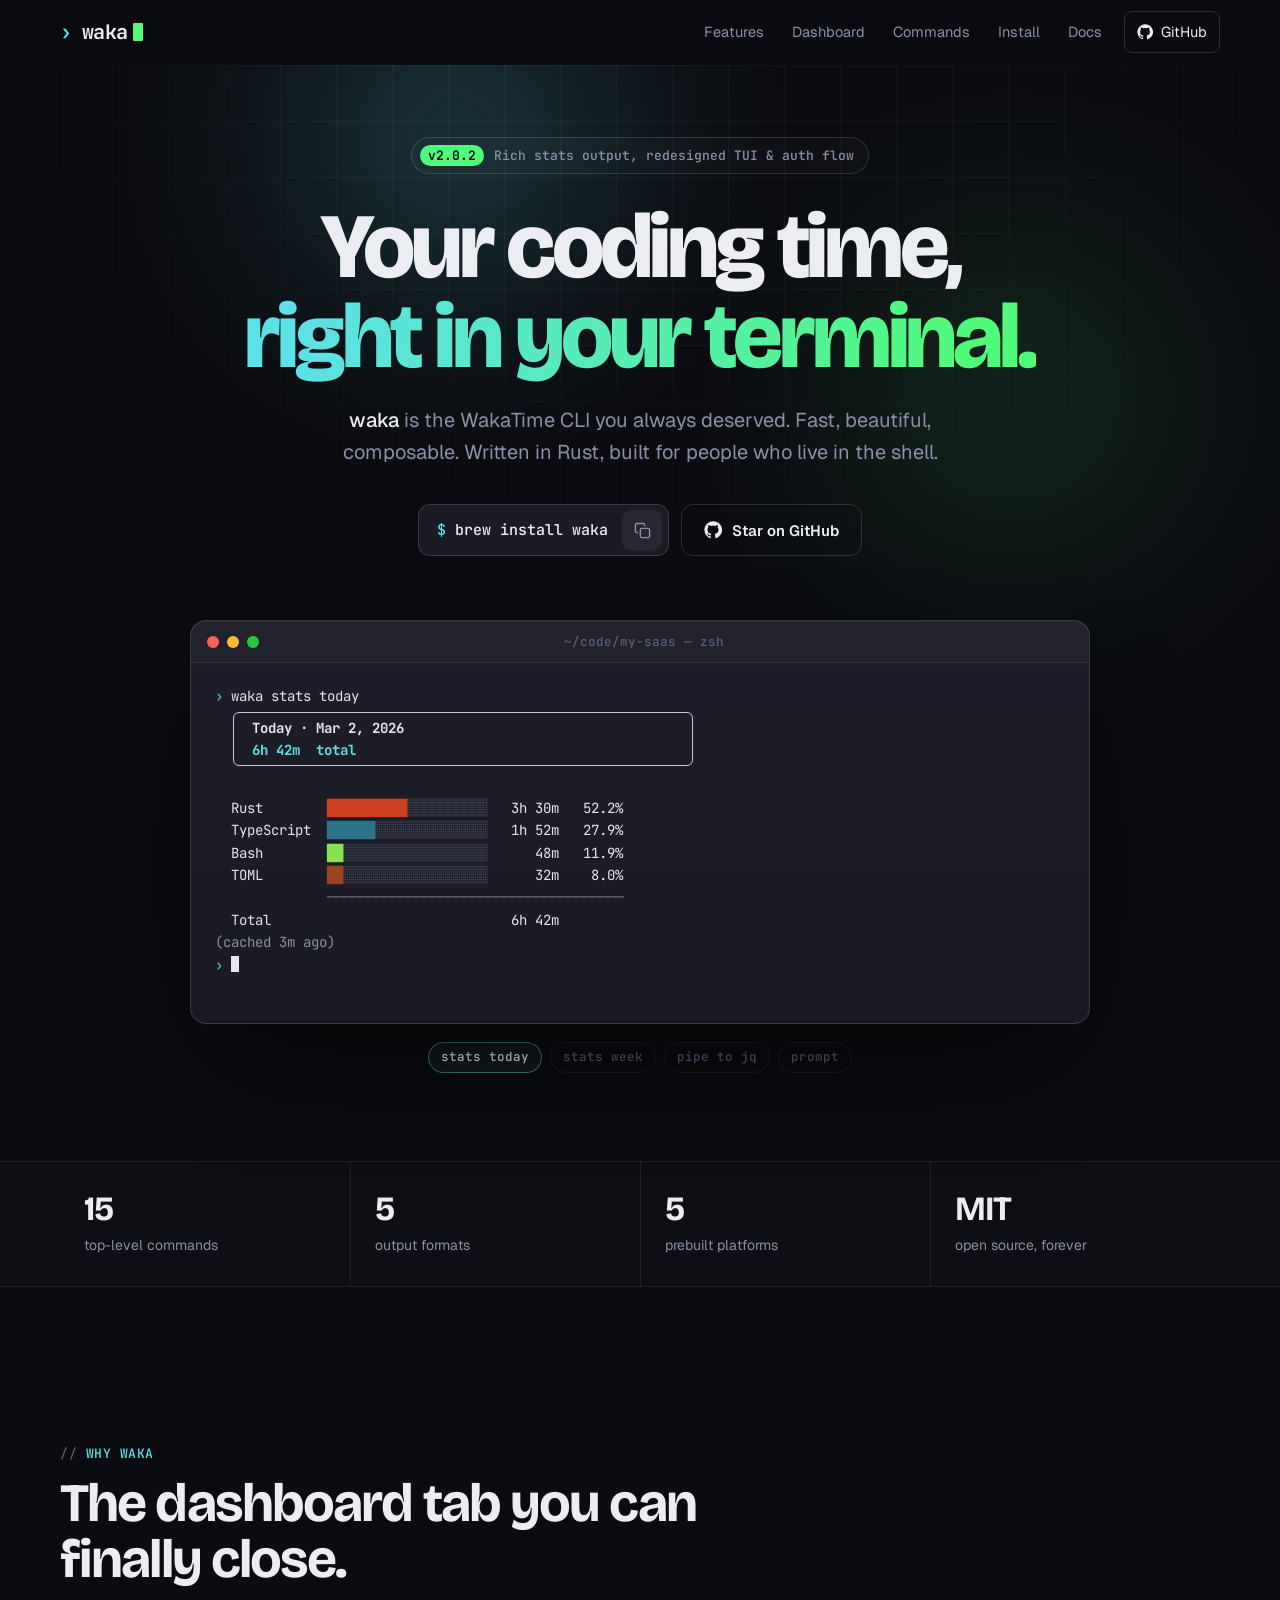
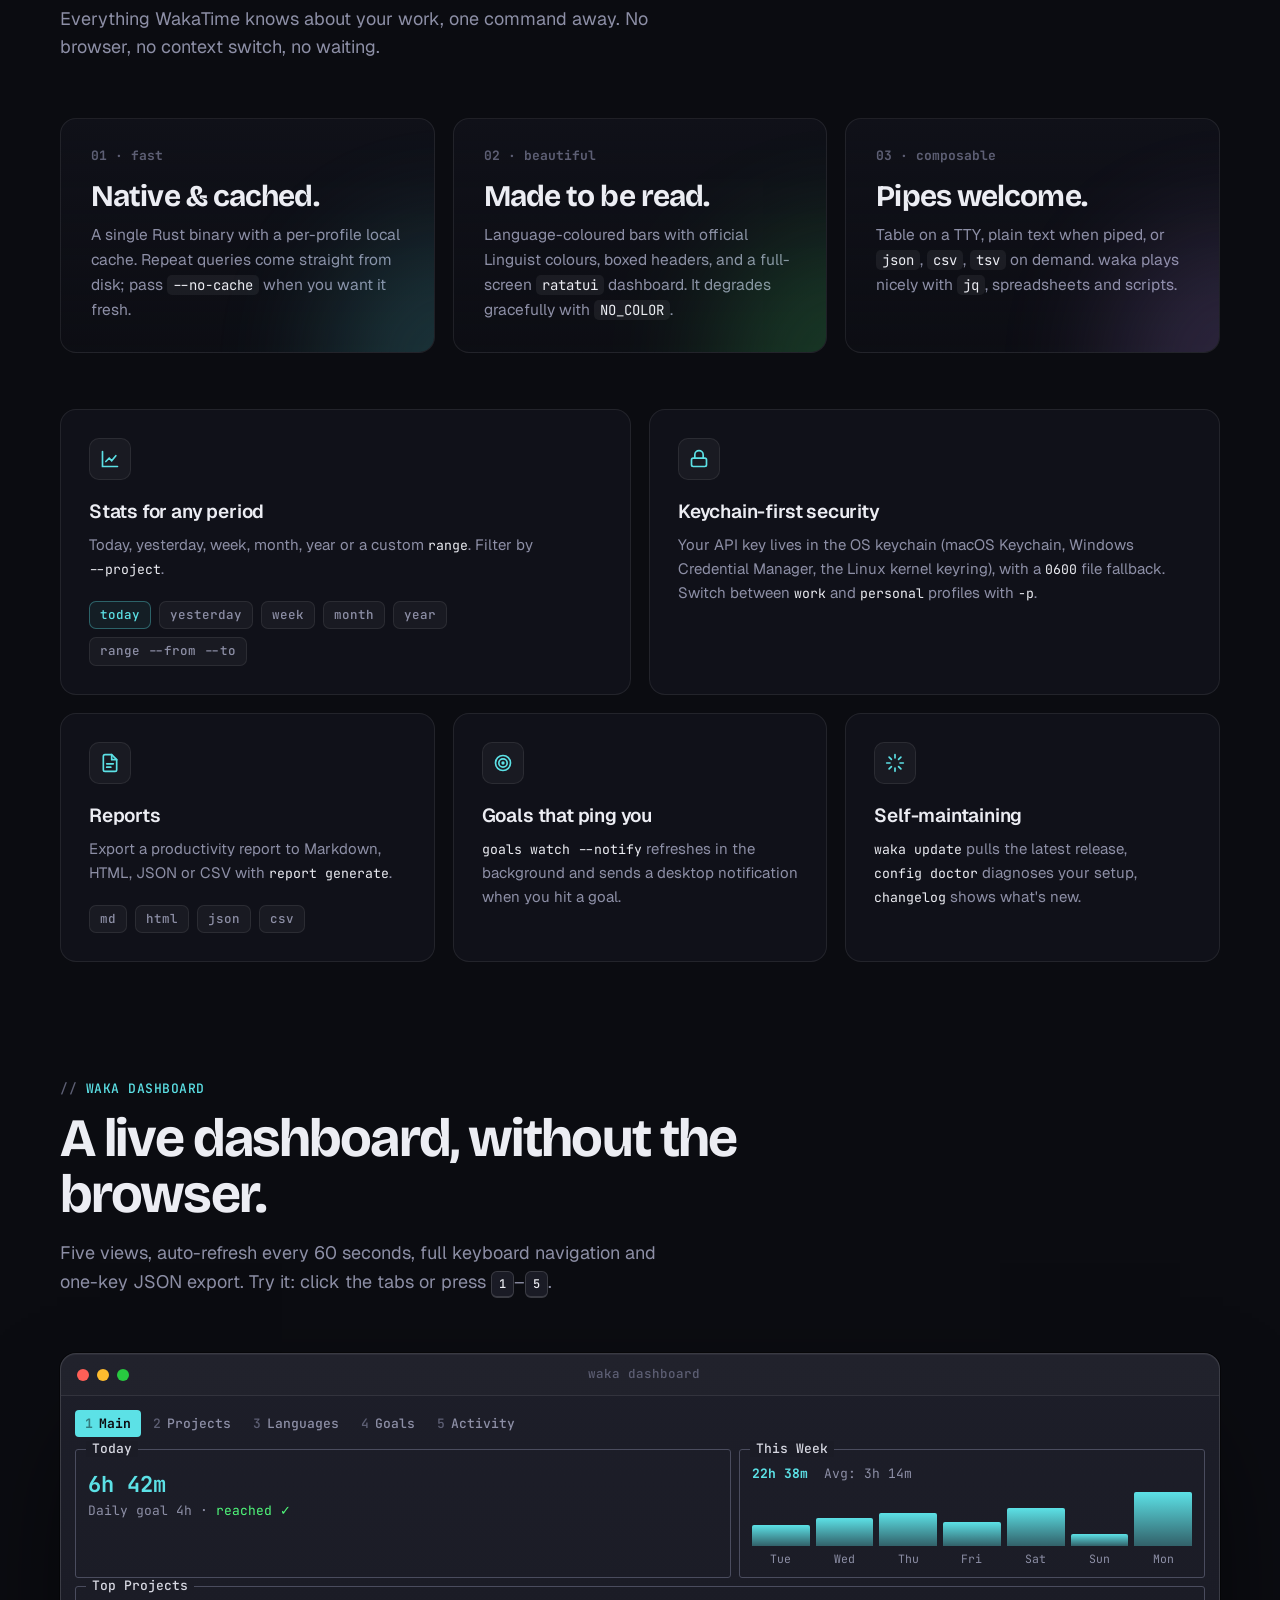
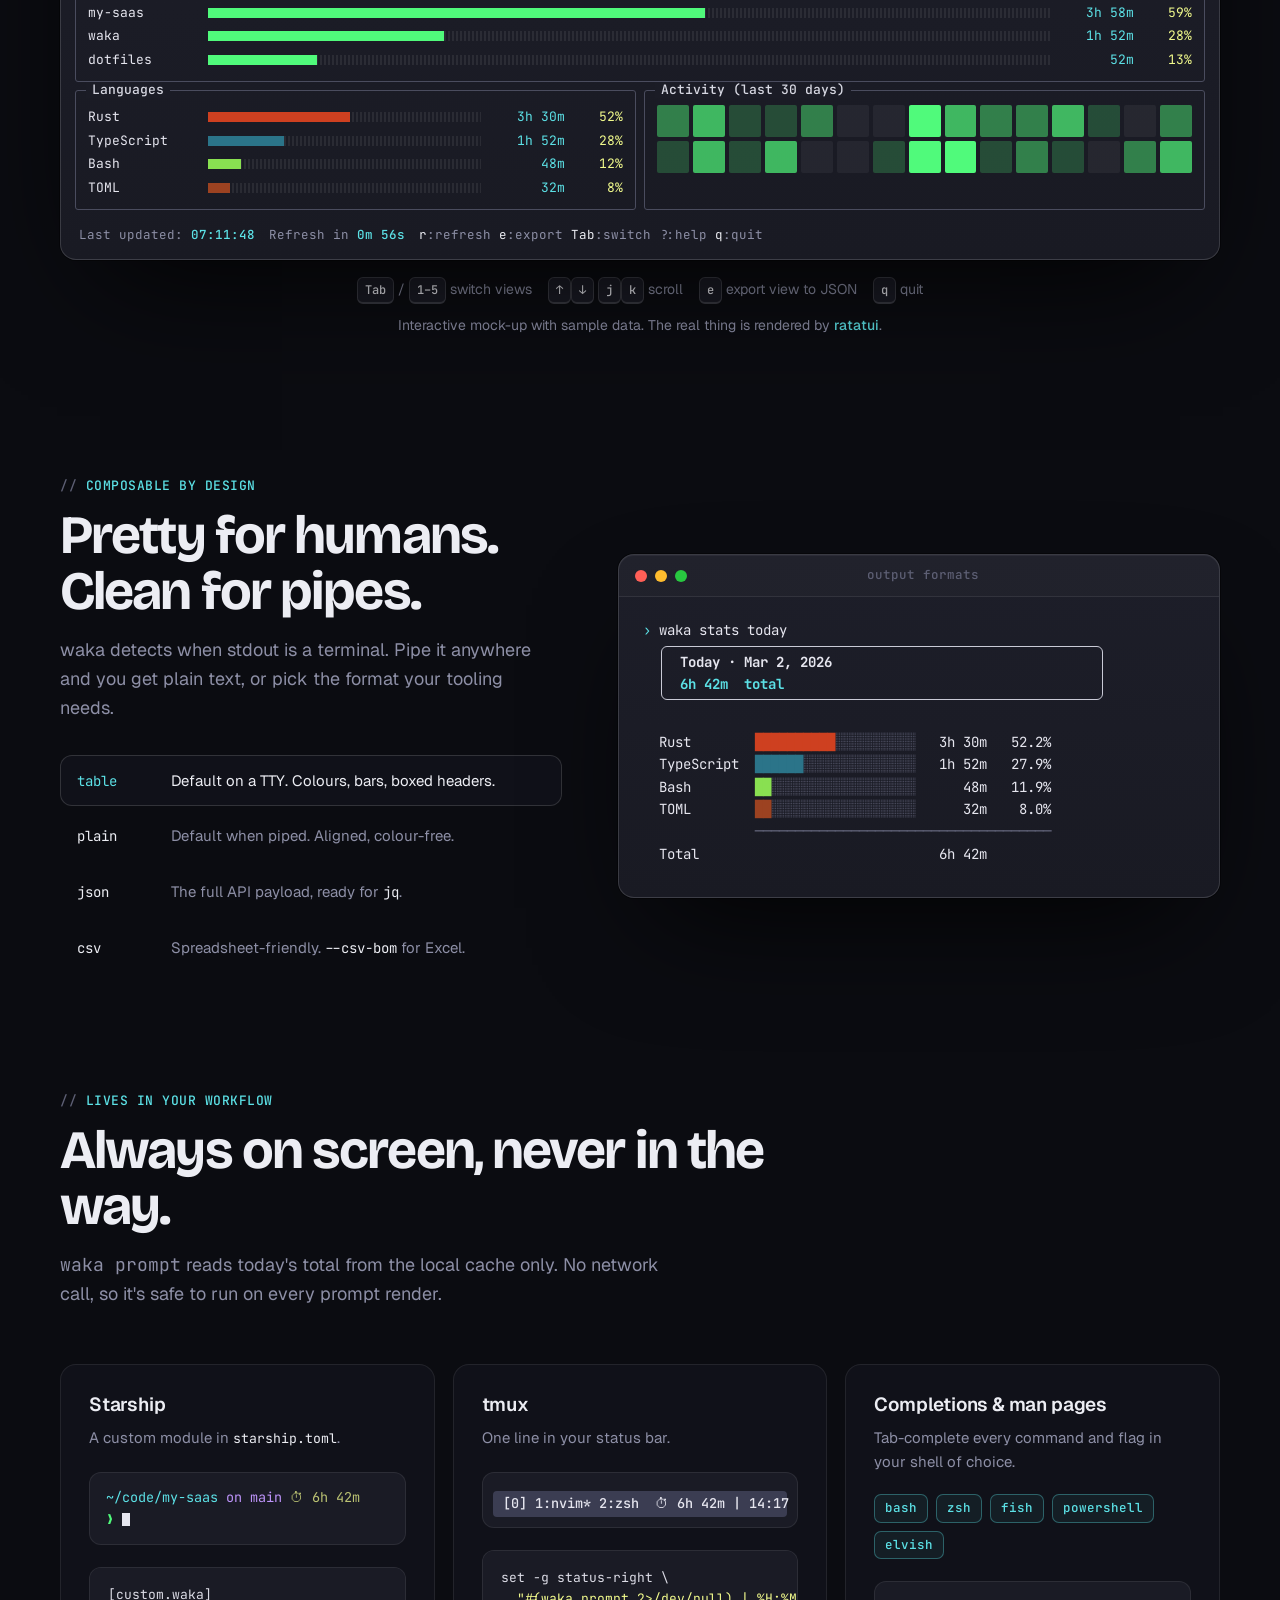
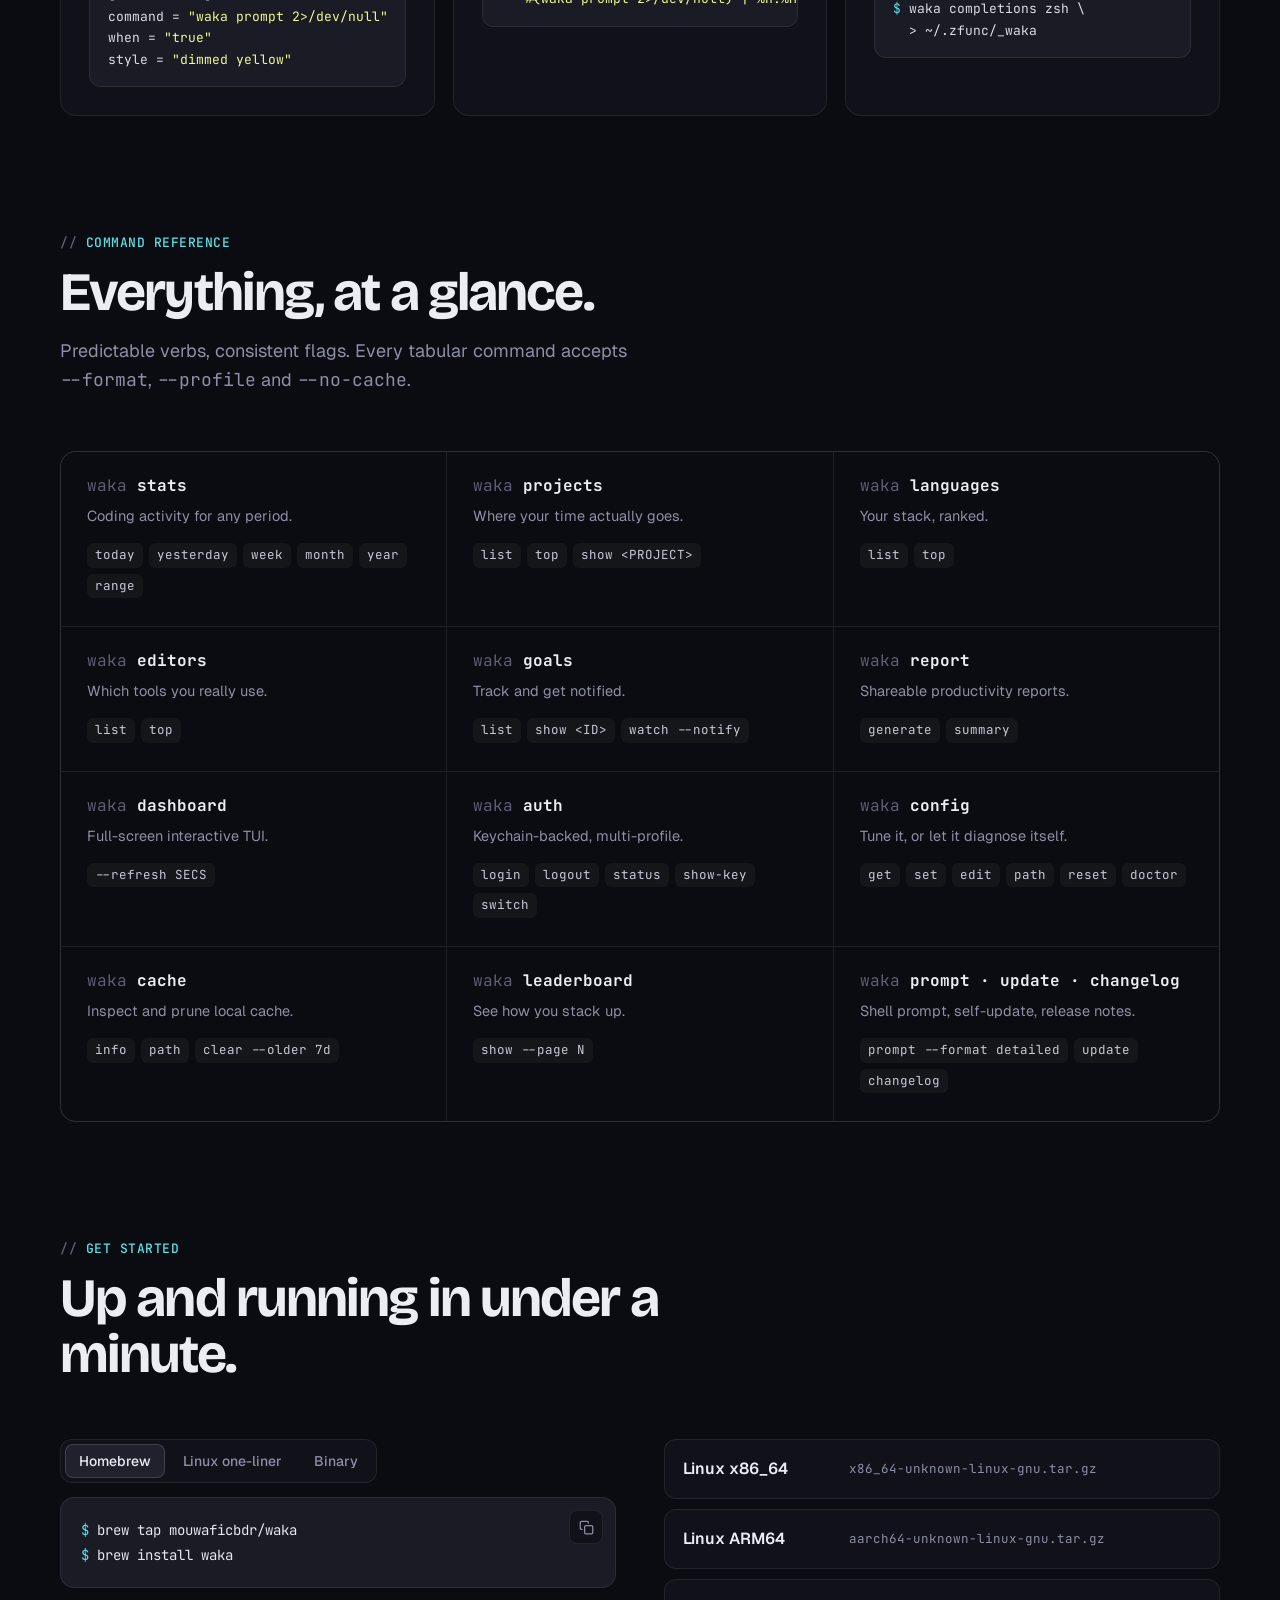
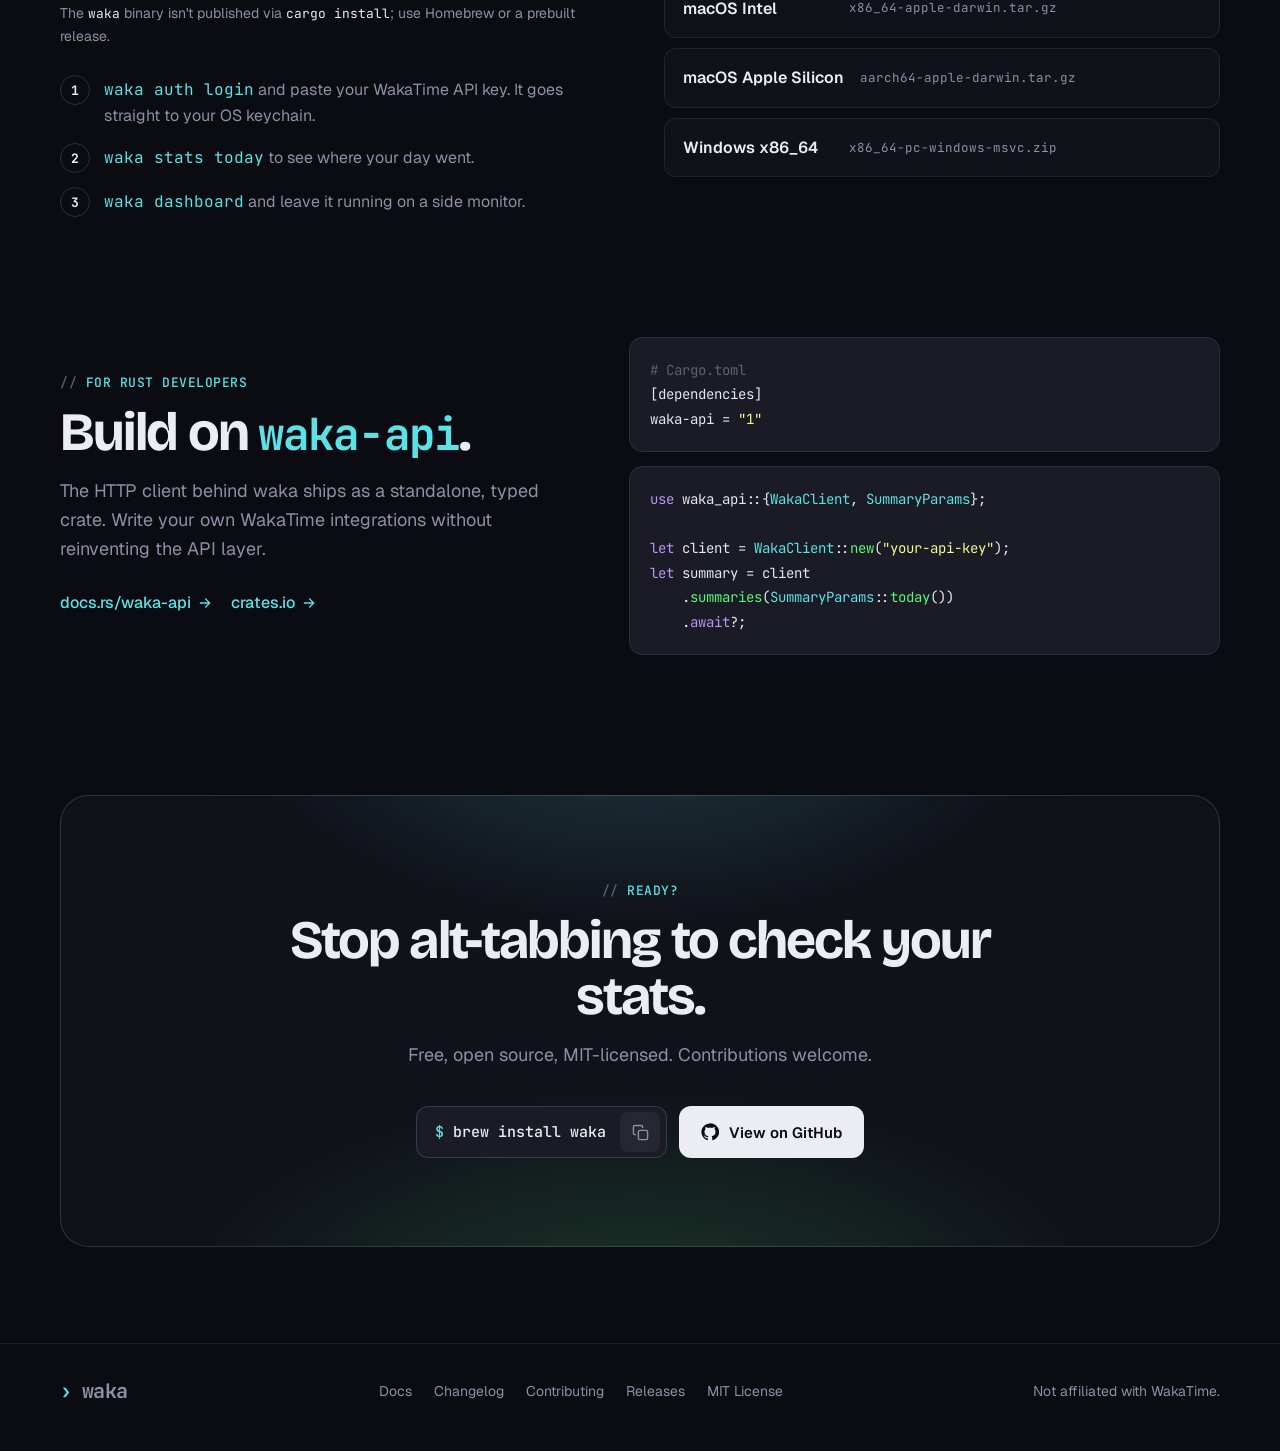
==== site/index.html @ de89a792 "docs: align README, mdBook and landing page with actual behaviour - Configuration reference rewritte" ====
<!doctype html>
<html lang="en">
<head>
<meta charset="utf-8">
<meta name="viewport" content="width=device-width, initial-scale=1">
<title>waka · The WakaTime CLI you always deserved</title>
<meta name="description" content="waka is a fast, beautiful, composable WakaTime CLI written in Rust. Coding stats, an interactive TUI dashboard, reports and shell prompt integration, all from your terminal.">
<meta name="theme-color" content="#0b0c11">
<meta property="og:title" content="waka · The WakaTime CLI you always deserved">
<meta property="og:description" content="Fast, beautiful, composable. Your WakaTime stats without leaving the terminal.">
<meta property="og:type" content="website">
<meta property="og:url" content="https://mouwaficbdr.github.io/waka/">
<meta property="og:image" content="https://mouwaficbdr.github.io/waka/og.png">
<meta property="og:image:width" content="1200">
<meta property="og:image:height" content="630">
<meta property="og:image:alt" content="waka: the WakaTime CLI you always deserved">
<meta name="twitter:card" content="summary_large_image">
<!-- Release tag baked into this page; the Pages workflow swaps it for the latest release. -->
<meta name="waka-version" content="v2.0.2">
<link rel="icon" href="data:image/svg+xml,%3Csvg xmlns='http://www.w3.org/2000/svg' viewBox='0 0 32 32'%3E%3Crect width='32' height='32' rx='8' fill='%2313141c'/%3E%3Cpath d='M8 11l5 5-5 5' stroke='%235ce1e6' stroke-width='3' fill='none' stroke-linecap='round' stroke-linejoin='round'/%3E%3Crect x='16' y='19' width='9' height='3' rx='1.5' fill='%2350fa7b'/%3E%3C/svg%3E">
<link rel="preconnect" href="https://fonts.googleapis.com">
<link rel="preconnect" href="https://fonts.gstatic.com" crossorigin>
<link href="https://fonts.googleapis.com/css2?family=Bricolage+Grotesque:opsz,wght@12..96,500;12..96,700;12..96,800&family=Geist:wght@400;500;600&family=JetBrains+Mono:wght@400;500;700&display=swap" rel="stylesheet">
<style>
:root {
  --bg: #0b0c11;
  --bg-2: #101119;
  --panel: #1a1b25;
  --panel-2: #20212d;
  --line: rgba(255, 255, 255, .08);
  --line-2: rgba(255, 255, 255, .14);
  --text: #ecedf3;
  --muted: #8d8fa6;
  --dim: #5d5f74;
  --cyan: #5ce1e6;
  --green: #50fa7b;
  --yellow: #f1fa8c;
  --red: #ff6e6e;
  --purple: #bd93f9;
  /* GitHub Linguist colours, as used by waka-render */
  --l-rust: rgb(206, 64, 32);
  --l-ts: rgb(43, 116, 137);
  --l-py: rgb(53, 114, 165);
  --l-bash: rgb(137, 224, 81);
  --l-toml: rgb(156, 66, 33);
  --l-md: rgb(8, 63, 185);
  --l-yaml: rgb(203, 65, 84);
  --radius: 16px;
  --display: "Bricolage Grotesque", ui-sans-serif, system-ui, sans-serif;
  --body: "Geist", ui-sans-serif, system-ui, -apple-system, "Segoe UI", sans-serif;
  --mono: "JetBrains Mono", ui-monospace, "SFMono-Regular", Menlo, Consolas, monospace;
}

*, *::before, *::after { box-sizing: border-box; }
html { scroll-behavior: smooth; -webkit-text-size-adjust: 100%; }
body {
  margin: 0;
  background: var(--bg);
  color: var(--text);
  font: 400 16px/1.6 var(--body);
  -webkit-font-smoothing: antialiased;
  overflow-x: hidden;
}
a { color: inherit; text-decoration: none; }
code, kbd, pre { font-family: var(--mono); }
::selection { background: rgba(92, 225, 230, .3); }

.wrap { width: min(1160px, 100% - 32px); margin-inline: auto; }

/* ───────────── Background ───────────── */
.bg-grid {
  position: absolute; inset: 0 0 auto 0; height: 1100px; pointer-events: none; z-index: 0;
  background-image:
    linear-gradient(var(--line) 1px, transparent 1px),
    linear-gradient(90deg, var(--line) 1px, transparent 1px);
  background-size: 56px 56px;
  mask-image: radial-gradient(ellipse 70% 60% at 50% 0%, #000 30%, transparent 75%);
  -webkit-mask-image: radial-gradient(ellipse 70% 60% at 50% 0%, #000 30%, transparent 75%);
  opacity: .55;
}
.bg-glow {
  position: absolute; pointer-events: none; z-index: 0; filter: blur(90px); opacity: .5;
  width: 620px; height: 420px; border-radius: 50%;
}
.bg-glow.a { top: -140px; left: 50%; transform: translateX(-80%); background: radial-gradient(circle, rgba(92,225,230,.55), transparent 65%); }
.bg-glow.b { top: 120px; left: 50%; transform: translateX(10%); background: radial-gradient(circle, rgba(80,250,123,.32), transparent 65%); }

/* ───────────── Nav ───────────── */
.nav {
  position: sticky; top: 0; z-index: 50;
  backdrop-filter: saturate(160%) blur(14px); -webkit-backdrop-filter: saturate(160%) blur(14px);
  background: rgba(11, 12, 17, .72);
  border-bottom: 1px solid transparent;
  transition: border-color .3s;
}
.nav.scrolled { border-bottom-color: var(--line); }
.nav .wrap { display: flex; align-items: center; gap: 24px; height: 64px; }
.logo { display: inline-flex; align-items: center; gap: 2px; font: 700 20px/1 var(--mono); letter-spacing: -.02em; }
.logo .chev { color: var(--cyan); margin-right: 8px; }
.logo .cur { display: inline-block; width: 10px; height: 18px; background: var(--green); margin-left: 3px; animation: blink 1.1s steps(1) infinite; border-radius: 1px; }
@keyframes blink { 50% { opacity: 0; } }
.nav-links { display: flex; gap: 4px; margin-left: auto; align-items: center; }
.nav-links a { color: var(--muted); font-size: 14.5px; padding: 8px 12px; border-radius: 8px; transition: color .2s, background .2s; }
.nav-links a:hover { color: var(--text); background: rgba(255,255,255,.04); }
.nav-links .gh { color: var(--text); border: 1px solid var(--line-2); display: inline-flex; gap: 8px; align-items: center; margin-left: 6px; }
.nav-links .gh svg { width: 16px; height: 16px; }
@media (max-width: 760px) { .nav-links a:not(.gh) { display: none; } }

/* ───────────── Hero ───────────── */
.hero { position: relative; padding: 72px 0 40px; overflow: clip; }
.hero > .wrap { position: relative; z-index: 1; }
.hero-head { text-align: center; max-width: 860px; margin: 0 auto; }
.pill {
  display: inline-flex; align-items: center; gap: 10px;
  font: 500 13px/1 var(--mono); color: var(--muted);
  padding: 7px 14px 7px 8px; border: 1px solid var(--line-2); border-radius: 999px;
  background: rgba(255,255,255,.02);
  transition: border-color .2s, color .2s;
}
.pill:hover { border-color: rgba(92,225,230,.5); color: var(--text); }
.pill b { color: var(--bg); background: var(--green); padding: 4px 8px; border-radius: 999px; font-weight: 700; }
h1 {
  font: 800 clamp(42px, 7.4vw, 92px)/.98 var(--display);
  letter-spacing: -.045em; margin: 28px 0 22px;
}
h1 .grad {
  background: linear-gradient(100deg, var(--cyan) 10%, var(--green) 90%);
  -webkit-background-clip: text; background-clip: text; color: transparent;
}
.lede { font-size: clamp(17px, 2vw, 20px); color: var(--muted); max-width: 640px; margin: 0 auto; }
.lede strong { color: var(--text); font-weight: 500; }
.cta-row { display: flex; gap: 12px; justify-content: center; flex-wrap: wrap; margin-top: 36px; }

.copy-cmd {
  display: inline-flex; align-items: center; gap: 14px;
  font: 500 15px/1 var(--mono);
  background: var(--panel); border: 1px solid var(--line-2); border-radius: 12px;
  padding: 0 6px 0 18px; height: 52px; color: var(--text); cursor: pointer;
  transition: border-color .2s, transform .2s;
  max-width: 100%;
}
.copy-cmd:hover { border-color: rgba(92,225,230,.55); }
.copy-cmd .p { color: var(--cyan); }
.copy-cmd .t { white-space: nowrap; overflow: hidden; text-overflow: ellipsis; }
.copy-cmd .ic {
  display: grid; place-items: center; width: 40px; height: 40px; border-radius: 8px;
  background: rgba(255,255,255,.05); color: var(--muted); flex: none; transition: color .2s, background .2s;
}
.copy-cmd.ok .ic { color: var(--green); background: rgba(80,250,123,.12); }
.copy-cmd svg { width: 17px; height: 17px; }

.btn {
  display: inline-flex; align-items: center; gap: 10px; height: 52px; padding: 0 22px;
  border-radius: 12px; font: 600 15px/1 var(--body);
  transition: transform .2s, box-shadow .2s, background .2s;
}
.btn svg { width: 18px; height: 18px; }
.btn-primary { background: var(--text); color: var(--bg); }
.btn-primary:hover { transform: translateY(-1px); box-shadow: 0 10px 30px -10px rgba(92,225,230,.6); }
.btn-ghost { border: 1px solid var(--line-2); color: var(--text); }
.btn-ghost:hover { background: rgba(255,255,255,.04); }

/* ───────────── Terminal window ───────────── */
.term {
  position: relative;
  background: linear-gradient(180deg, #1d1e29, #191a23);
  border: 1px solid var(--line-2); border-radius: var(--radius);
  box-shadow: 0 50px 120px -40px rgba(0,0,0,.9), 0 0 0 1px rgba(0,0,0,.4), inset 0 1px 0 rgba(255,255,255,.05);
  overflow: hidden;
}
.term-bar {
  display: flex; align-items: center; gap: 8px; height: 42px; padding: 0 16px;
  border-bottom: 1px solid var(--line); background: rgba(255,255,255,.015);
}
.dot { width: 12px; height: 12px; border-radius: 50%; background: #3a3b4a; }
.term-bar .dot:nth-child(1) { background: #ff5f57; }
.term-bar .dot:nth-child(2) { background: #febc2e; }
.term-bar .dot:nth-child(3) { background: #28c840; }
.term-title { flex: 1; text-align: center; font: 500 12.5px/1 var(--mono); color: var(--dim); margin-right: 52px; }
.term-body {
  font: 400 14px/1.6 var(--mono); padding: 22px 24px 26px; color: #e6e6ef;
  white-space: pre; overflow-x: auto;
}
.term-body .ln { min-height: 1.6em; }
.c-cy { color: var(--cyan); } .c-gr { color: var(--green); } .c-ye { color: var(--yellow); }
.c-mu { color: var(--muted); } .c-di { color: var(--dim); } .c-re { color: var(--red); } .c-pu { color: var(--purple); }
.b { font-weight: 700; }
.caret { display: inline-block; width: .6em; height: 1.15em; vertical-align: -.2em; background: #e6e6ef; animation: blink 1s steps(1) infinite; }
.hdr-box {
  display: inline-block; border: 1px solid #c9cad6; border-radius: 6px;
  padding: 4px 18px; margin: 4px 0 8px 18px; min-width: min(460px, 80%);
}

.hero-term { margin: 64px auto 0; max-width: 900px; }
.hero-term .term-body { height: 360px; }
@media (max-width: 600px) {
  .term-body { font-size: 11.5px; padding: 16px 14px 18px; }
  .hero-term .term-body { height: 300px; }
  .hdr-box { margin-left: 8px; padding: 4px 12px; }
  .hero { padding-top: 48px; }
}
.scene-tabs { display: flex; justify-content: center; gap: 8px; margin-top: 18px; flex-wrap: wrap; }
.scene-tabs button {
  font: 500 12.5px/1 var(--mono); color: var(--dim); background: none; border: 1px solid var(--line);
  padding: 8px 12px; border-radius: 999px; cursor: pointer; transition: all .2s;
}
.scene-tabs button:hover { color: var(--muted); }
.scene-tabs button[aria-pressed="true"] { color: var(--text); border-color: rgba(92,225,230,.5); background: rgba(92,225,230,.07); }

/* ───────────── Stats strip ───────────── */
.strip { border-block: 1px solid var(--line); margin-top: 88px; background: rgba(255,255,255,.012); }
.strip .wrap { display: grid; grid-template-columns: repeat(4, 1fr); }
.stat { padding: 30px 24px; border-left: 1px solid var(--line); }
.stat:first-child { border-left: 0; }
.stat .n { font: 700 34px/1 var(--display); letter-spacing: -.03em; }
.stat .l { color: var(--muted); font-size: 14px; margin-top: 8px; }
@media (max-width: 760px) {
  .strip .wrap { grid-template-columns: repeat(2, 1fr); }
  .stat:nth-child(3) { border-left: 0; }
  .stat:nth-child(n+3) { border-top: 1px solid var(--line); }
}

/* ───────────── Sections ───────────── */
section { position: relative; }
.sec { padding: 120px 0 0; }
.eyebrow { font: 500 13px/1 var(--mono); color: var(--cyan); letter-spacing: .04em; text-transform: uppercase; }
.eyebrow::before { content: "// "; color: var(--dim); }
h2 { font: 700 clamp(32px, 4.6vw, 54px)/1.04 var(--display); letter-spacing: -.035em; margin: 16px 0 16px; max-width: 760px; }
.sec-lede { color: var(--muted); font-size: 18px; max-width: 620px; margin: 0; }
.sec-lede code, .card p code, .pillar code, .note code { white-space: nowrap; }

/* Pillars */
.pillars { display: grid; grid-template-columns: repeat(3, 1fr); gap: 18px; margin-top: 56px; }
.pillar {
  position: relative; padding: 30px; border-radius: var(--radius);
  background: linear-gradient(180deg, var(--bg-2), rgba(16,17,25,.4));
  border: 1px solid var(--line); overflow: hidden;
}
.pillar .k { font: 700 13px/1 var(--mono); color: var(--dim); }
.pillar h3 { font: 700 30px/1.1 var(--display); letter-spacing: -.03em; margin: 18px 0 10px; }
.pillar p { color: var(--muted); margin: 0; font-size: 15.5px; }
.pillar code { font-size: .9em; color: var(--text); background: rgba(255,255,255,.06); padding: 1px 6px; border-radius: 5px; }
.pillar::after {
  content: ""; position: absolute; inset: auto -40% -60% auto; width: 260px; height: 260px; border-radius: 50%;
  filter: blur(60px); opacity: .18;
}
.pillar:nth-child(1)::after { background: var(--cyan); }
.pillar:nth-child(2)::after { background: var(--green); }
.pillar:nth-child(3)::after { background: var(--purple); }
@media (max-width: 860px) { .pillars { grid-template-columns: 1fr; } }

/* Bento features */
.bento { display: grid; grid-template-columns: repeat(6, 1fr); gap: 18px; margin-top: 56px; }
.card {
  grid-column: span 2; padding: 28px; border-radius: var(--radius);
  background: var(--bg-2); border: 1px solid var(--line);
  transition: border-color .25s, transform .25s;
  display: flex; flex-direction: column;
}
.card:hover { border-color: var(--line-2); }
.card.w3 { grid-column: span 3; }
.card .ico {
  width: 42px; height: 42px; border-radius: 10px; display: grid; place-items: center;
  background: rgba(255,255,255,.04); border: 1px solid var(--line); color: var(--cyan); margin-bottom: 20px;
}
.card .ico svg { width: 20px; height: 20px; }
.card h3 { font: 600 19px/1.3 var(--body); letter-spacing: -.01em; margin: 0 0 8px; }
.card p { color: var(--muted); margin: 0; font-size: 15px; }
.card p code { color: var(--text); font-size: .88em; }
.mini {
  margin-top: 22px; padding: 16px 18px; border-radius: 12px; background: var(--panel);
  border: 1px solid var(--line); font: 400 13px/1.65 var(--mono); white-space: pre; overflow-x: auto; color: #dcdce6;
}
.mini.grow { margin-top: auto; }
.card > .mini:last-child { margin-top: 22px; }
.chips { display: flex; flex-wrap: wrap; gap: 8px; margin-top: 20px; }
.chip { font: 500 12.5px/1 var(--mono); padding: 7px 10px; border-radius: 7px; background: rgba(255,255,255,.04); border: 1px solid var(--line); color: var(--muted); }
.chip.on { color: var(--cyan); border-color: rgba(92,225,230,.35); background: rgba(92,225,230,.06); }
@media (max-width: 980px) { .bento { grid-template-columns: repeat(2, 1fr); } .card, .card.w3 { grid-column: span 1; } }
@media (max-width: 640px) { .bento { grid-template-columns: 1fr; } }

/* ───────────── TUI showcase ───────────── */
.tui-wrap { margin-top: 56px; }
.tui .term-body { white-space: normal; padding: 14px; font-size: 13px; line-height: 1.5; }
.tui-tabs { display: flex; gap: 2px; flex-wrap: wrap; margin-bottom: 12px; font-family: var(--mono); }
.tui-tabs button {
  font: 500 13px/1 var(--mono); background: none; border: 0; color: var(--muted); padding: 7px 10px; cursor: pointer; border-radius: 4px;
}
.tui-tabs button .kn { color: var(--dim); margin-right: 6px; }
.tui-tabs button[aria-selected="true"] { color: var(--bg); background: var(--cyan); font-weight: 700; }
.tui-tabs button[aria-selected="true"] .kn { color: rgba(0,0,0,.45); }
.tui-grid { display: grid; grid-template-columns: repeat(12, 1fr); gap: 8px; }
.box {
  position: relative; border: 1px solid #4a4c5e; border-radius: 3px; padding: 14px 12px 10px; min-height: 80px;
}
.box > .bt { position: absolute; top: -9px; left: 10px; background: #1b1c26; padding: 0 6px; color: #d7d8e2; font-weight: 500; line-height: 1.2; }
.s12 { grid-column: span 12; } .s7 { grid-column: span 7; } .s5 { grid-column: span 5; } .s6 { grid-column: span 6; }
@media (max-width: 760px) { .s7, .s5, .s6 { grid-column: span 12; } }
.row { display: grid; grid-template-columns: 110px 1fr 74px 48px; gap: 10px; align-items: center; padding: 2px 0; }
.row .bar { height: 10px; background: repeating-linear-gradient(90deg, rgba(255,255,255,.07) 0 2px, transparent 2px 4px); position: relative; }
.row .bar i { position: absolute; inset: 0 auto 0 0; background: var(--green); transition: width .9s cubic-bezier(.2,.8,.2,1); }
.row .t { color: var(--cyan); text-align: right; }
.row .pc { color: var(--yellow); text-align: right; }
@media (max-width: 520px) { .row { grid-template-columns: 84px 1fr 62px; } .row .pc { display: none; } }
.spark { display: flex; align-items: flex-end; gap: 6px; height: 54px; margin-top: 8px; }
.spark span { flex: 1; background: linear-gradient(180deg, var(--cyan), rgba(92,225,230,.35)); border-radius: 2px 2px 0 0; min-height: 3px; transition: height .8s cubic-bezier(.2,.8,.2,1); }
.days { display: flex; gap: 6px; color: var(--muted); font-size: 11.5px; margin-top: 4px; }
.days span { flex: 1; text-align: center; }
.gauge { margin: 6px 0 10px; }
.gauge .top { display: flex; justify-content: space-between; gap: 10px; }
.gauge .track { height: 10px; margin-top: 6px; background: repeating-linear-gradient(90deg, rgba(255,255,255,.07) 0 2px, transparent 2px 4px); position: relative; }
.gauge .track i { position: absolute; inset: 0 auto 0 0; transition: width .9s cubic-bezier(.2,.8,.2,1); }
.heat { display: grid; grid-template-columns: repeat(15, 1fr); gap: 4px; }
.heat span { aspect-ratio: 1; border-radius: 2px; background: rgba(255,255,255,.05); }
.heat.big { grid-template-columns: repeat(10, 1fr); gap: 6px; max-width: 520px; }
.heat .h1 { background: rgba(80,250,123,.22); } .heat .h2 { background: rgba(80,250,123,.45); }
.heat .h3 { background: rgba(80,250,123,.7); } .heat .h4 { background: var(--green); }
.status {
  margin-top: 10px; padding: 6px 4px 0; color: var(--muted); font-size: 12.5px; display: flex; flex-wrap: wrap; gap: 6px 14px;
}
.status b { color: var(--cyan); font-weight: 500; }
.status .k { color: var(--text); }
.tui-panel[hidden] { display: none; }
.tui-hint { display: flex; gap: 16px; flex-wrap: wrap; justify-content: center; margin-top: 18px; color: var(--muted); font-size: 14px; }
kbd {
  font: 500 12px/1 var(--mono); padding: 4px 7px; border-radius: 6px; color: var(--text);
  background: var(--panel); border: 1px solid var(--line-2); border-bottom-width: 2px;
}

/* ───────────── Pipe section ───────────── */
.split { display: grid; grid-template-columns: 1fr 1.2fr; gap: 56px; align-items: center; margin-top: 8px; }
@media (max-width: 920px) { .split { grid-template-columns: 1fr; gap: 36px; } }
.fmt-list { list-style: none; padding: 0; margin: 32px 0 0; display: grid; gap: 4px; }
.fmt-list button {
  width: 100%; text-align: left; display: grid; grid-template-columns: 80px 1fr; gap: 14px; align-items: baseline;
  padding: 14px 16px; border-radius: 12px; border: 1px solid transparent; background: none; color: var(--muted);
  font: 400 15px/1.45 var(--body); cursor: pointer; transition: all .2s;
}
.fmt-list button code { color: var(--text); font-size: 14px; }
.fmt-list button:hover { background: rgba(255,255,255,.025); }
.fmt-list button[aria-pressed="true"] { border-color: var(--line-2); background: var(--bg-2); color: var(--text); }
.fmt-list button[aria-pressed="true"] code { color: var(--cyan); }
.pipe-term .term-body { min-height: 300px; }

/* ───────────── Integrations ───────────── */
.integ { display: grid; grid-template-columns: repeat(3, 1fr); gap: 18px; margin-top: 56px; }
@media (max-width: 920px) { .integ { grid-template-columns: 1fr; } }
.integ .card { grid-column: auto; }
.prompt-demo {
  margin-top: 22px; padding: 14px 16px; border-radius: 12px; background: var(--panel); border: 1px solid var(--line);
  font: 13.5px/1.6 var(--mono); white-space: nowrap; overflow-x: auto;
}
.tmux { display: flex; justify-content: space-between; gap: 16px; background: #28c840; color: #0b0c11; padding: 2px 10px; border-radius: 4px; margin-top: 8px; font-weight: 500; }
.tmux.bar { background: #3b3d52; color: #e6e6ef; }

/* ───────────── Commands ───────────── */
.cmd-grid { display: grid; grid-template-columns: repeat(3, 1fr); gap: 1px; background: var(--line); border: 1px solid var(--line); border-radius: var(--radius); overflow: hidden; margin-top: 56px; }
@media (max-width: 920px) { .cmd-grid { grid-template-columns: repeat(2, 1fr); } }
@media (max-width: 600px) { .cmd-grid { grid-template-columns: 1fr; } }
.cmd { background: var(--bg); padding: 26px 26px 28px; transition: background .25s; }
.cmd:hover { background: var(--bg-2); }
.cmd h4 { margin: 0; font: 700 16px/1 var(--mono); }
.cmd h4 span { color: var(--dim); font-weight: 400; }
.cmd p { margin: 10px 0 16px; color: var(--muted); font-size: 14.5px; }
.cmd ul { list-style: none; padding: 0; margin: 0; display: flex; flex-wrap: wrap; gap: 6px; }
.cmd li { font: 400 12.5px/1 var(--mono); padding: 6px 8px; border-radius: 6px; background: rgba(255,255,255,.04); color: #c8c9d6; }

/* ───────────── Install ───────────── */
.install { display: grid; grid-template-columns: 1fr 1fr; gap: 48px; margin-top: 56px; align-items: start; }
@media (max-width: 920px) { .install { grid-template-columns: 1fr; } }
.tabs { display: flex; gap: 4px; padding: 4px; border-radius: 12px; background: var(--bg-2); border: 1px solid var(--line); width: fit-content; max-width: 100%; overflow-x: auto; }
.tabs button { font: 500 14px/1 var(--body); color: var(--muted); background: none; border: 0; padding: 10px 14px; border-radius: 8px; cursor: pointer; white-space: nowrap; }
.tabs button[aria-selected="true"] { background: var(--panel-2); color: var(--text); box-shadow: inset 0 0 0 1px var(--line-2); }
.code {
  position: relative; margin-top: 14px; background: var(--panel); border: 1px solid var(--line); border-radius: 14px;
  font: 400 14px/1.75 var(--mono); padding: 20px 56px 20px 20px; white-space: pre; overflow-x: auto; color: #e6e6ef;
}
.code .copy {
  position: absolute; top: 12px; right: 12px; width: 34px; height: 34px; display: grid; place-items: center;
  border-radius: 8px; border: 1px solid var(--line); background: var(--bg-2); color: var(--muted); cursor: pointer; transition: all .2s;
}
.code .copy:hover { color: var(--text); }
.code .copy.ok { color: var(--green); border-color: rgba(80,250,123,.4); }
.code .copy svg { width: 15px; height: 15px; }
.note { color: var(--muted); font-size: 14px; margin-top: 14px; }
.note code { color: var(--text); font-size: .92em; }
.platforms { display: grid; gap: 10px; }
.plat {
  display: flex; align-items: center; gap: 16px; padding: 16px 18px; border-radius: 12px; border: 1px solid var(--line); background: var(--bg-2);
}
.plat .os { font-weight: 600; min-width: 150px; }
.plat code { color: var(--muted); font-size: 12.5px; overflow: hidden; text-overflow: ellipsis; white-space: nowrap; }
@media (max-width: 520px) { .plat { flex-direction: column; align-items: flex-start; gap: 4px; } .plat code { max-width: 100%; } }
.steps { counter-reset: s; list-style: none; padding: 0; margin: 28px 0 0; display: grid; gap: 14px; }
.steps li { counter-increment: s; display: grid; grid-template-columns: 30px 1fr; gap: 14px; align-items: baseline; color: var(--muted); }
.steps li::before { content: counter(s); font: 700 13px/30px var(--mono); width: 30px; height: 30px; text-align: center; border-radius: 50%; border: 1px solid var(--line-2); color: var(--text); }
.steps code { color: var(--cyan); }

/* ───────────── Crate ───────────── */
.crate { display: grid; grid-template-columns: 1fr 1.15fr; gap: 56px; align-items: center; }
@media (max-width: 920px) { .crate { grid-template-columns: 1fr; gap: 32px; } }
.tk-k { color: var(--purple); } .tk-t { color: var(--cyan); } .tk-s { color: var(--yellow); } .tk-f { color: var(--green); } .tk-c { color: var(--dim); }
.links-row { display: flex; gap: 18px; flex-wrap: wrap; margin-top: 26px; }
.arrow-link { color: var(--cyan); font-weight: 500; display: inline-flex; gap: 6px; align-items: center; }
.arrow-link:hover { text-decoration: underline; text-underline-offset: 4px; }

/* ───────────── Final CTA ───────────── */
.final {
  position: relative; margin-top: 140px; padding: 88px 32px; border-radius: 28px; text-align: center; overflow: hidden;
  border: 1px solid var(--line-2);
  background:
    radial-gradient(ellipse 60% 80% at 50% 120%, rgba(80,250,123,.18), transparent 70%),
    radial-gradient(ellipse 50% 70% at 50% -20%, rgba(92,225,230,.2), transparent 70%),
    var(--bg-2);
}
.final h2 { margin-inline: auto; }
.final .sec-lede { margin-inline: auto; }

footer { margin-top: 96px; border-top: 1px solid var(--line); padding: 36px 0 48px; color: var(--muted); font-size: 14px; }
footer .wrap { display: flex; flex-wrap: wrap; gap: 20px 32px; align-items: center; justify-content: space-between; }
footer nav { display: flex; gap: 22px; flex-wrap: wrap; }
footer a:hover { color: var(--text); }

/* Grid children must be allowed to shrink below their <pre> content width. */
.split > *, .crate > *, .install > *, .integ > *, .bento > *, .pillars > *, .tui-grid > * { min-width: 0; }

/* ───────────── Reveal ───────────── */
.reveal { opacity: 0; transform: translateY(24px); transition: opacity .8s cubic-bezier(.2,.8,.2,1), transform .8s cubic-bezier(.2,.8,.2,1); }
.reveal.in { opacity: 1; transform: none; }
@media (prefers-reduced-motion: reduce) {
  html { scroll-behavior: auto; }
  .reveal { opacity: 1; transform: none; transition: none; }
  .caret, .logo .cur { animation: none; }
}
.sr { position: absolute; width: 1px; height: 1px; overflow: hidden; clip: rect(0 0 0 0); white-space: nowrap; }
</style>
</head>
<body>

<svg width="0" height="0" style="position:absolute" aria-hidden="true">
  <symbol id="i-copy" viewBox="0 0 24 24" fill="none" stroke="currentColor" stroke-width="2" stroke-linecap="round" stroke-linejoin="round"><rect x="9" y="9" width="13" height="13" rx="2"/><path d="M5 15H4a2 2 0 0 1-2-2V4a2 2 0 0 1 2-2h9a2 2 0 0 1 2 2v1"/></symbol>
  <symbol id="i-check" viewBox="0 0 24 24" fill="none" stroke="currentColor" stroke-width="2.4" stroke-linecap="round" stroke-linejoin="round"><path d="M20 6 9 17l-5-5"/></symbol>
  <symbol id="i-gh" viewBox="0 0 24 24" fill="currentColor"><path d="M12 .5a11.5 11.5 0 0 0-3.64 22.41c.58.1.79-.25.79-.56v-2c-3.2.7-3.88-1.37-3.88-1.37-.52-1.33-1.28-1.69-1.28-1.69-1.05-.71.08-.7.08-.7 1.16.08 1.77 1.19 1.77 1.19 1.03 1.77 2.7 1.26 3.36.96.1-.75.4-1.26.73-1.55-2.55-.29-5.24-1.28-5.24-5.69 0-1.26.45-2.29 1.19-3.1-.12-.29-.52-1.46.11-3.05 0 0 .97-.31 3.17 1.18a11 11 0 0 1 5.77 0c2.2-1.49 3.17-1.18 3.17-1.18.63 1.59.23 2.76.11 3.05.74.81 1.19 1.84 1.19 3.1 0 4.42-2.69 5.39-5.26 5.68.41.36.78 1.06.78 2.14v3.17c0 .31.21.67.8.56A11.5 11.5 0 0 0 12 .5Z"/></symbol>
  <symbol id="i-arrow" viewBox="0 0 24 24" fill="none" stroke="currentColor" stroke-width="2" stroke-linecap="round" stroke-linejoin="round"><path d="M5 12h14M13 6l6 6-6 6"/></symbol>
</svg>

<header class="nav" id="nav">
  <div class="wrap">
    <a class="logo" href="#top" aria-label="waka home"><span class="chev">›</span>waka<span class="cur" aria-hidden="true"></span></a>
    <nav class="nav-links" aria-label="Primary">
      <a href="#features">Features</a>
      <a href="#dashboard">Dashboard</a>
      <a href="#commands">Commands</a>
      <a href="#install">Install</a>
      <a href="docs/">Docs</a>
      <a class="gh" href="https://github.com/mouwaficbdr/waka"><svg><use href="#i-gh"/></svg>GitHub</a>
    </nav>
  </div>
</header>

<main id="top">
<!-- ═════════════ HERO ═════════════ -->
<section class="hero">
  <div class="bg-grid"></div>
  <div class="bg-glow a"></div>
  <div class="bg-glow b"></div>
  <div class="wrap">
    <div class="hero-head">
      <a class="pill" href="https://github.com/mouwaficbdr/waka/releases/latest"><b>v2.0.2</b>Rich stats output, redesigned TUI &amp; auth flow</a>
      <h1>Your coding time,<br><span class="grad">right in your terminal.</span></h1>
      <p class="lede"><strong>waka</strong> is the WakaTime CLI you always deserved. Fast, beautiful, composable. Written in Rust, built for people who live in the shell.</p>
      <div class="cta-row">
        <button class="copy-cmd" data-copy="brew tap mouwaficbdr/waka && brew install waka" aria-label="Copy Homebrew install command">
          <span class="t"><span class="p">$</span> brew install waka</span>
          <span class="ic"><svg><use href="#i-copy"/></svg></span>
        </button>
        <a class="btn btn-ghost" href="https://github.com/mouwaficbdr/waka"><svg><use href="#i-gh"/></svg>Star on GitHub</a>
      </div>
    </div>

    <div class="hero-term reveal">
      <div class="term">
        <div class="term-bar"><span class="dot"></span><span class="dot"></span><span class="dot"></span><span class="term-title">~/code/my-saas — zsh</span></div>
        <div class="term-body" id="heroTerm" aria-live="polite"></div>
      </div>
      <div class="scene-tabs" id="sceneTabs" role="group" aria-label="Demo commands"></div>
    </div>
  </div>

  <div class="strip">
    <div class="wrap">
      <div class="stat reveal"><div class="n">15</div><div class="l">top-level commands</div></div>
      <div class="stat reveal"><div class="n">5</div><div class="l">output formats</div></div>
      <div class="stat reveal"><div class="n">5</div><div class="l">prebuilt platforms</div></div>
      <div class="stat reveal"><div class="n">MIT</div><div class="l">open source, forever</div></div>
    </div>
  </div>
</section>

<!-- ═════════════ PILLARS ═════════════ -->
<section class="sec" id="features">
  <div class="wrap">
    <div class="eyebrow reveal">Why waka</div>
    <h2 class="reveal">The dashboard tab you can finally close.</h2>
    <p class="sec-lede reveal">Everything WakaTime knows about your work, one command away. No browser, no context switch, no waiting.</p>

    <div class="pillars">
      <article class="pillar reveal">
        <div class="k">01 · fast</div>
        <h3>Native &amp; cached.</h3>
        <p>A single Rust binary with a per-profile local cache. Repeat queries come straight from disk; pass <code>--no-cache</code> when you want it fresh.</p>
      </article>
      <article class="pillar reveal">
        <div class="k">02 · beautiful</div>
        <h3>Made to be read.</h3>
        <p>Language-coloured bars with official Linguist colours, boxed headers, and a full-screen <code>ratatui</code> dashboard. It degrades gracefully with <code>NO_COLOR</code>.</p>
      </article>
      <article class="pillar reveal">
        <div class="k">03 · composable</div>
        <h3>Pipes welcome.</h3>
        <p>Table on a TTY, plain text when piped, or <code>json</code>, <code>csv</code>, <code>tsv</code> on demand. waka plays nicely with <code>jq</code>, spreadsheets and scripts.</p>
      </article>
    </div>

    <div class="bento">
      <article class="card w3 reveal">
        <div class="ico"><svg viewBox="0 0 24 24" fill="none" stroke="currentColor" stroke-width="2" stroke-linecap="round"><path d="M3 3v18h18"/><path d="M7 15l4-4 3 3 5-6"/></svg></div>
        <h3>Stats for any period</h3>
        <p>Today, yesterday, week, month, year or a custom <code>range</code>. Filter by <code>--project</code>.</p>
        <div class="chips"><span class="chip on">today</span><span class="chip">yesterday</span><span class="chip">week</span><span class="chip">month</span><span class="chip">year</span><span class="chip">range --from --to</span></div>
      </article>
      <article class="card w3 reveal">
        <div class="ico"><svg viewBox="0 0 24 24" fill="none" stroke="currentColor" stroke-width="2" stroke-linecap="round" stroke-linejoin="round"><rect x="3" y="11" width="18" height="10" rx="2"/><path d="M7 11V7a5 5 0 0 1 10 0v4"/></svg></div>
        <h3>Keychain-first security</h3>
        <p>Your API key lives in the OS keychain (macOS Keychain, Windows Credential Manager, the Linux kernel keyring), with a <code>0600</code> file fallback. Switch between <code>work</code> and <code>personal</code> profiles with <code>-p</code>.</p>
      </article>
      <article class="card reveal">
        <div class="ico"><svg viewBox="0 0 24 24" fill="none" stroke="currentColor" stroke-width="2" stroke-linecap="round" stroke-linejoin="round"><path d="M14 2H6a2 2 0 0 0-2 2v16a2 2 0 0 0 2 2h12a2 2 0 0 0 2-2V8z"/><path d="M14 2v6h6M8 13h8M8 17h5"/></svg></div>
        <h3>Reports</h3>
        <p>Export a productivity report to Markdown, HTML, JSON or CSV with <code>report generate</code>.</p>
        <div class="chips"><span class="chip">md</span><span class="chip">html</span><span class="chip">json</span><span class="chip">csv</span></div>
      </article>
      <article class="card reveal">
        <div class="ico"><svg viewBox="0 0 24 24" fill="none" stroke="currentColor" stroke-width="2" stroke-linecap="round" stroke-linejoin="round"><circle cx="12" cy="12" r="9"/><circle cx="12" cy="12" r="5"/><circle cx="12" cy="12" r="1"/></svg></div>
        <h3>Goals that ping you</h3>
        <p><code>goals watch --notify</code> refreshes in the background and sends a desktop notification when you hit a goal.</p>
      </article>
      <article class="card reveal">
        <div class="ico"><svg viewBox="0 0 24 24" fill="none" stroke="currentColor" stroke-width="2" stroke-linecap="round" stroke-linejoin="round"><path d="M12 2v4M12 18v4M4.9 4.9l2.8 2.8M16.3 16.3l2.8 2.8M2 12h4M18 12h4M4.9 19.1l2.8-2.8M16.3 7.7l2.8-2.8"/></svg></div>
        <h3>Self-maintaining</h3>
        <p><code>waka update</code> pulls the latest release, <code>config doctor</code> diagnoses your setup, <code>changelog</code> shows what's new.</p>
      </article>
    </div>
  </div>
</section>

<!-- ═════════════ DASHBOARD ═════════════ -->
<section class="sec" id="dashboard">
  <div class="wrap">
    <div class="eyebrow reveal">waka dashboard</div>
    <h2 class="reveal">A live dashboard, without the browser.</h2>
    <p class="sec-lede reveal">Five views, auto-refresh every 60 seconds, full keyboard navigation and one-key JSON export. Try it: click the tabs or press <kbd>1</kbd>–<kbd>5</kbd>.</p>

    <div class="tui-wrap reveal">
      <div class="term tui">
        <div class="term-bar"><span class="dot"></span><span class="dot"></span><span class="dot"></span><span class="term-title">waka dashboard</span></div>
        <div class="term-body">
          <div class="tui-tabs" role="tablist" aria-label="Dashboard views">
            <button role="tab" aria-selected="true" data-view="0"><span class="kn">1</span>Main</button>
            <button role="tab" aria-selected="false" data-view="1"><span class="kn">2</span>Projects</button>
            <button role="tab" aria-selected="false" data-view="2"><span class="kn">3</span>Languages</button>
            <button role="tab" aria-selected="false" data-view="3"><span class="kn">4</span>Goals</button>
            <button role="tab" aria-selected="false" data-view="4"><span class="kn">5</span>Activity</button>
          </div>

          <!-- Main -->
          <div class="tui-panel" data-panel="0" role="tabpanel">
            <div class="tui-grid">
              <div class="box s7"><span class="bt">Today</span>
                <div style="font-size:22px;font-weight:700;color:var(--cyan);margin-top:4px">6h 42m</div>
                <div class="c-mu">Daily goal 4h · <span class="c-gr">reached ✓</span></div>
              </div>
              <div class="box s5"><span class="bt">This Week</span>
                <div><span class="c-cy b">22h 38m</span> &nbsp;<span class="c-mu">Avg: 3h 14m</span></div>
                <div class="spark" data-spark="38,52,61,44,70,22,100"></div>
                <div class="days"><span>Tue</span><span>Wed</span><span>Thu</span><span>Fri</span><span>Sat</span><span>Sun</span><span>Mon</span></div>
              </div>
              <div class="box s12"><span class="bt">Top Projects</span>
                <div class="bars" data-bars='[["my-saas","3h 58m",59],["waka","1h 52m",28],["dotfiles","52m",13]]'></div>
              </div>
              <div class="box s6"><span class="bt">Languages</span>
                <div class="bars" data-bars='[["Rust","3h 30m",52],["TypeScript","1h 52m",28],["Bash","48m",12],["TOML","32m",8]]' data-lang="1"></div>
              </div>
              <div class="box s6"><span class="bt">Activity (last 30 days)</span>
                <div class="heat" data-heat="30"></div>
              </div>
            </div>
          </div>

          <!-- Projects -->
          <div class="tui-panel" data-panel="1" role="tabpanel" hidden>
            <div class="tui-grid">
              <div class="box s12"><span class="bt">Projects · last 7 days</span>
                <div class="bars" data-bars='[["my-saas","12h 05m",53],["waka","6h 41m",30],["dotfiles","2h 10m",10],["blog","1h 02m",5],["scratch","40m",2]]'></div>
              </div>
            </div>
          </div>

          <!-- Languages -->
          <div class="tui-panel" data-panel="2" role="tabpanel" hidden>
            <div class="tui-grid">
              <div class="box s12"><span class="bt">Languages · last 7 days</span>
                <div class="bars" data-lang="1" data-bars='[["Python","10h 24m",46],["TypeScript","8h 19m",37],["Markdown","2h 8m",9],["Rust","34m",3],["YAML","13m",1]]'></div>
              </div>
            </div>
          </div>

          <!-- Goals -->
          <div class="tui-panel" data-panel="3" role="tabpanel" hidden>
            <div class="tui-grid">
              <div class="box s12"><span class="bt">Goals</span>
                <div class="gauge"><div class="top"><span>Code 4h every day</span><span class="c-gr">6h 42m / 4h ✓</span></div><div class="track"><i data-w="100" style="background:var(--green)"></i></div></div>
                <div class="gauge"><div class="top"><span>Rust 20h this week</span><span class="c-ye">14h 10m / 20h</span></div><div class="track"><i data-w="71" style="background:var(--yellow)"></i></div></div>
                <div class="gauge"><div class="top"><span>Ship my-saas: 30h this month</span><span class="c-cy">25h 30m / 30h</span></div><div class="track"><i data-w="85" style="background:var(--cyan)"></i></div></div>
              </div>
            </div>
          </div>

          <!-- Activity -->
          <div class="tui-panel" data-panel="4" role="tabpanel" hidden>
            <div class="tui-grid">
              <div class="box s12"><span class="bt">Activity heatmap · last 30 days</span>
                <div class="heat big" data-heat="30"></div>
                <div class="c-mu" style="margin-top:10px">less <span class="c-di">■</span> <span style="color:rgba(80,250,123,.45)">■</span> <span style="color:rgba(80,250,123,.7)">■</span> <span class="c-gr">■</span> more</div>
              </div>
            </div>
          </div>

          <div class="status">
            <span>Last updated: <b id="tuiTime">14:17:20</b></span>
            <span>Refresh in <b id="tuiCount">0m 59s</b></span>
            <span><span class="k">r</span>:refresh <span class="k">e</span>:export <span class="k">Tab</span>:switch <span class="k">?</span>:help <span class="k">q</span>:quit</span>
          </div>
        </div>
      </div>
      <div class="tui-hint">
        <span><kbd>Tab</kbd> / <kbd>1–5</kbd> switch views</span>
        <span><kbd>↑</kbd><kbd>↓</kbd> <kbd>j</kbd><kbd>k</kbd> scroll</span>
        <span><kbd>e</kbd> export view to JSON</span>
        <span><kbd>q</kbd> quit</span>
      </div>
      <p class="note" style="text-align:center">Interactive mock-up with sample data. The real thing is rendered by <a class="arrow-link" href="https://ratatui.rs/">ratatui</a>.</p>
    </div>
  </div>
</section>

<!-- ═════════════ COMPOSABLE ═════════════ -->
<section class="sec" id="composable">
  <div class="wrap split">
    <div>
      <div class="eyebrow reveal">Composable by design</div>
      <h2 class="reveal">Pretty for humans. Clean for pipes.</h2>
      <p class="sec-lede reveal">waka detects when stdout is a terminal. Pipe it anywhere and you get plain text, or pick the format your tooling needs.</p>
      <ul class="fmt-list reveal" id="fmtList">
        <li><button aria-pressed="true" data-fmt="table"><code>table</code><span>Default on a TTY. Colours, bars, boxed headers.</span></button></li>
        <li><button aria-pressed="false" data-fmt="plain"><code>plain</code><span>Default when piped. Aligned, colour-free.</span></button></li>
        <li><button aria-pressed="false" data-fmt="json"><code>json</code><span>The full API payload, ready for <code>jq</code>.</span></button></li>
        <li><button aria-pressed="false" data-fmt="csv"><code>csv</code><span>Spreadsheet-friendly. <code>--csv-bom</code> for Excel.</span></button></li>
      </ul>
    </div>
    <div class="term pipe-term reveal">
      <div class="term-bar"><span class="dot"></span><span class="dot"></span><span class="dot"></span><span class="term-title">output formats</span></div>
      <div class="term-body" id="fmtOut"></div>
    </div>
  </div>
</section>

<!-- ═════════════ INTEGRATIONS ═════════════ -->
<section class="sec">
  <div class="wrap">
    <div class="eyebrow reveal">Lives in your workflow</div>
    <h2 class="reveal">Always on screen, never in the way.</h2>
    <p class="sec-lede reveal"><code>waka prompt</code> reads today's total from the local cache only. No network call, so it's safe to run on every prompt render.</p>
    <div class="integ">
      <article class="card reveal">
        <h3>Starship</h3>
        <p>A custom module in <code>starship.toml</code>.</p>
        <div class="prompt-demo"><span class="c-cy">~/code/my-saas</span> <span class="c-pu">on main</span> <span class="c-ye" style="opacity:.75">⏱ 6h 42m</span><br><span class="c-gr">❯</span> <span class="caret" style="height:1em"></span></div>
        <div class="mini">[custom.waka]
command = <span class="tk-s">"waka prompt 2>/dev/null"</span>
when = <span class="tk-s">"true"</span>
style = <span class="tk-s">"dimmed yellow"</span></div>
      </article>
      <article class="card reveal">
        <h3>tmux</h3>
        <p>One line in your status bar.</p>
        <div class="prompt-demo" style="padding:10px"><div class="tmux bar"><span>[0] 1:nvim* 2:zsh</span><span>⏱ 6h 42m | 14:17</span></div></div>
        <div class="mini">set -g status-right \
  <span class="tk-s">"#(waka prompt 2>/dev/null) | %H:%M"</span></div>
      </article>
      <article class="card reveal">
        <h3>Completions &amp; man pages</h3>
        <p>Tab-complete every command and flag in your shell of choice.</p>
        <div class="chips"><span class="chip on">bash</span><span class="chip on">zsh</span><span class="chip on">fish</span><span class="chip on">powershell</span><span class="chip on">elvish</span></div>
        <div class="mini grow"><span class="c-cy">$</span> waka completions zsh \
  > ~/.zfunc/_waka</div>
      </article>
    </div>
  </div>
</section>

<!-- ═════════════ COMMANDS ═════════════ -->
<section class="sec" id="commands">
  <div class="wrap">
    <div class="eyebrow reveal">Command reference</div>
    <h2 class="reveal">Everything, at a glance.</h2>
    <p class="sec-lede reveal">Predictable verbs, consistent flags. Every tabular command accepts <code>--format</code>, <code>--profile</code> and <code>--no-cache</code>.</p>
    <div class="cmd-grid reveal">
      <div class="cmd"><h4><span>waka</span> stats</h4><p>Coding activity for any period.</p><ul><li>today</li><li>yesterday</li><li>week</li><li>month</li><li>year</li><li>range</li></ul></div>
      <div class="cmd"><h4><span>waka</span> projects</h4><p>Where your time actually goes.</p><ul><li>list</li><li>top</li><li>show &lt;PROJECT&gt;</li></ul></div>
      <div class="cmd"><h4><span>waka</span> languages</h4><p>Your stack, ranked.</p><ul><li>list</li><li>top</li></ul></div>
      <div class="cmd"><h4><span>waka</span> editors</h4><p>Which tools you really use.</p><ul><li>list</li><li>top</li></ul></div>
      <div class="cmd"><h4><span>waka</span> goals</h4><p>Track and get notified.</p><ul><li>list</li><li>show &lt;ID&gt;</li><li>watch --notify</li></ul></div>
      <div class="cmd"><h4><span>waka</span> report</h4><p>Shareable productivity reports.</p><ul><li>generate</li><li>summary</li></ul></div>
      <div class="cmd"><h4><span>waka</span> dashboard</h4><p>Full-screen interactive TUI.</p><ul><li>--refresh SECS</li></ul></div>
      <div class="cmd"><h4><span>waka</span> auth</h4><p>Keychain-backed, multi-profile.</p><ul><li>login</li><li>logout</li><li>status</li><li>show-key</li><li>switch</li></ul></div>
      <div class="cmd"><h4><span>waka</span> config</h4><p>Tune it, or let it diagnose itself.</p><ul><li>get</li><li>set</li><li>edit</li><li>path</li><li>reset</li><li>doctor</li></ul></div>
      <div class="cmd"><h4><span>waka</span> cache</h4><p>Inspect and prune local cache.</p><ul><li>info</li><li>path</li><li>clear --older 7d</li></ul></div>
      <div class="cmd"><h4><span>waka</span> leaderboard</h4><p>See how you stack up.</p><ul><li>show --page N</li></ul></div>
      <div class="cmd"><h4><span>waka</span> prompt · update · changelog</h4><p>Shell prompt, self-update, release notes.</p><ul><li>prompt --format detailed</li><li>update</li><li>changelog</li></ul></div>
    </div>
  </div>
</section>

<!-- ═════════════ INSTALL ═════════════ -->
<section class="sec" id="install">
  <div class="wrap">
    <div class="eyebrow reveal">Get started</div>
    <h2 class="reveal">Up and running in under a minute.</h2>
    <div class="install">
      <div class="reveal">
        <div class="tabs" role="tablist" aria-label="Install method">
          <button role="tab" aria-selected="true" data-tab="brew">Homebrew</button>
          <button role="tab" aria-selected="false" data-tab="linux">Linux one-liner</button>
          <button role="tab" aria-selected="false" data-tab="bin">Binary</button>
        </div>
        <div class="code" data-pane="brew"><span class="c-cy">$</span> brew tap mouwaficbdr/waka
<span class="c-cy">$</span> brew install waka<button class="copy" data-copy="brew tap mouwaficbdr/waka && brew install waka" aria-label="Copy"><svg><use href="#i-copy"/></svg></button></div>
        <div class="code" data-pane="linux" hidden><span class="c-cy">$</span> curl -sSfL https://github.com/mouwaficbdr/waka/releases/latest/download/waka-v2.0.2-x86_64-unknown-linux-gnu.tar.gz \
    | tar -xz && sudo mv waka /usr/local/bin/<button class="copy" data-copy="curl -sSfL https://github.com/mouwaficbdr/waka/releases/latest/download/waka-v2.0.2-x86_64-unknown-linux-gnu.tar.gz | tar -xz && sudo mv waka /usr/local/bin/" aria-label="Copy"><svg><use href="#i-copy"/></svg></button></div>
        <div class="code" data-pane="bin" hidden><span class="c-di"># Grab the archive for your platform from</span>
<span class="c-cy">https://github.com/mouwaficbdr/waka/releases/latest</span><button class="copy" data-copy="https://github.com/mouwaficbdr/waka/releases/latest" aria-label="Copy"><svg><use href="#i-copy"/></svg></button></div>
        <p class="note">The <code>waka</code> binary isn't published via <code>cargo install</code>; use Homebrew or a prebuilt release.</p>

        <ol class="steps">
          <li><span><code>waka auth login</code> and paste your WakaTime API key. It goes straight to your OS keychain.</span></li>
          <li><span><code>waka stats today</code> to see where your day went.</span></li>
          <li><span><code>waka dashboard</code> and leave it running on a side monitor.</span></li>
        </ol>
      </div>
      <div class="platforms reveal">
        <div class="plat"><span class="os">Linux x86_64</span><code>x86_64-unknown-linux-gnu.tar.gz</code></div>
        <div class="plat"><span class="os">Linux ARM64</span><code>aarch64-unknown-linux-gnu.tar.gz</code></div>
        <div class="plat"><span class="os">macOS Intel</span><code>x86_64-apple-darwin.tar.gz</code></div>
        <div class="plat"><span class="os">macOS Apple Silicon</span><code>aarch64-apple-darwin.tar.gz</code></div>
        <div class="plat"><span class="os">Windows x86_64</span><code>x86_64-pc-windows-msvc.zip</code></div>
      </div>
    </div>
  </div>
</section>

<!-- ═════════════ CRATE ═════════════ -->
<section class="sec" id="crate">
  <div class="wrap crate">
    <div>
      <div class="eyebrow reveal">For Rust developers</div>
      <h2 class="reveal">Build on <code style="font-family:var(--mono);font-size:.82em;color:var(--cyan)">waka-api</code>.</h2>
      <p class="sec-lede reveal">The HTTP client behind waka ships as a standalone, typed crate. Write your own WakaTime integrations without reinventing the API layer.</p>
      <div class="links-row reveal">
        <a class="arrow-link" href="https://docs.rs/waka-api">docs.rs/waka-api <svg width="16" height="16"><use href="#i-arrow"/></svg></a>
        <a class="arrow-link" href="https://crates.io/crates/waka-api">crates.io <svg width="16" height="16"><use href="#i-arrow"/></svg></a>
      </div>
    </div>
    <div class="reveal">
      <div class="code" style="margin:0"><span class="tk-c"># Cargo.toml</span>
[dependencies]
waka-api = <span class="tk-s">"1"</span></div>
      <div class="code"><span class="tk-k">use</span> waka_api::{<span class="tk-t">WakaClient</span>, <span class="tk-t">SummaryParams</span>};

<span class="tk-k">let</span> client = <span class="tk-t">WakaClient</span>::<span class="tk-f">new</span>(<span class="tk-s">"your-api-key"</span>);
<span class="tk-k">let</span> summary = client
    .<span class="tk-f">summaries</span>(<span class="tk-t">SummaryParams</span>::<span class="tk-f">today</span>())
    .<span class="tk-k">await</span>?;</div>
    </div>
  </div>
</section>

<!-- ═════════════ FINAL CTA ═════════════ -->
<section class="wrap">
  <div class="final reveal">
    <div class="eyebrow">ready?</div>
    <h2>Stop alt-tabbing to check your stats.</h2>
    <p class="sec-lede">Free, open source, MIT-licensed. Contributions welcome.</p>
    <div class="cta-row">
      <button class="copy-cmd" data-copy="brew tap mouwaficbdr/waka && brew install waka" aria-label="Copy Homebrew install command">
        <span class="t"><span class="p">$</span> brew install waka</span>
        <span class="ic"><svg><use href="#i-copy"/></svg></span>
      </button>
      <a class="btn btn-primary" href="https://github.com/mouwaficbdr/waka"><svg><use href="#i-gh"/></svg>View on GitHub</a>
    </div>
  </div>
</section>
</main>

<footer>
  <div class="wrap">
    <a class="logo" href="#top"><span class="chev">›</span>waka</a>
    <nav aria-label="Footer">
      <a href="docs/">Docs</a>
      <a href="https://github.com/mouwaficbdr/waka/blob/main/CHANGELOG.md">Changelog</a>
      <a href="https://github.com/mouwaficbdr/waka/blob/main/CONTRIBUTING.md">Contributing</a>
      <a href="https://github.com/mouwaficbdr/waka/releases">Releases</a>
      <a href="https://github.com/mouwaficbdr/waka/blob/main/LICENSE">MIT License</a>
    </nav>
    <span>Not affiliated with WakaTime.</span>
  </div>
</footer>

<script>
(() => {
  const reduced = matchMedia('(prefers-reduced-motion: reduce)').matches;
  const $ = (s, r = document) => r.querySelector(s);
  const $$ = (s, r = document) => [...r.querySelectorAll(s)];
  const esc = s => s.replace(/&/g, '&amp;').replace(/</g, '&lt;').replace(/>/g, '&gt;');

  /* ── Nav border on scroll ── */
  const nav = $('#nav');
  addEventListener('scroll', () => nav.classList.toggle('scrolled', scrollY > 8), { passive: true });

  /* ── Copy buttons ── */
  async function copy(text) {
    try { await navigator.clipboard.writeText(text); return true; }
    catch {
      const ta = Object.assign(document.createElement('textarea'), { value: text });
      ta.style.position = 'fixed'; ta.style.opacity = '0';
      document.body.append(ta); ta.select();
      let ok = false; try { ok = document.execCommand('copy'); } catch {}
      ta.remove(); return ok;
    }
  }
  $$('[data-copy]').forEach(btn => btn.addEventListener('click', async () => {
    if (!(await copy(btn.dataset.copy))) return;
    const use = btn.querySelector('use');
    btn.classList.add('ok'); use.setAttribute('href', '#i-check');
    setTimeout(() => { btn.classList.remove('ok'); use.setAttribute('href', '#i-copy'); }, 1600);
  }));

  /* ── Terminal rendering helpers (mirror waka-render output) ── */
  const LANG = { Rust: 'var(--l-rust)', TypeScript: 'var(--l-ts)', Python: 'var(--l-py)', Bash: 'var(--l-bash)', TOML: 'var(--l-toml)', Markdown: 'var(--l-md)', YAML: 'var(--l-yaml)' };
  const pad = (s, n) => s + ' '.repeat(Math.max(0, n - s.length));
  const lpad = (s, n) => ' '.repeat(Math.max(0, n - s.length)) + s;
  function bar(pct, color, w = 20) {
    const f = Math.max(pct > 0 ? 1 : 0, Math.round(pct / 100 * w));
    return `<span style="color:${color}">${'█'.repeat(f)}</span><span class="c-di">${'░'.repeat(w - f)}</span>`;
  }
  function statsBlock(title, total, rows, cached) {
    const out = [
      `<span class="hdr-box"><span class="b">${title}</span>\n<span class="c-cy b">${total}  total</span></span>`,
      ''
    ];
    for (const [name, t, p] of rows) {
      out.push(`  ${pad(name, 12)}${bar(p, LANG[name] || 'var(--cyan)')}  ${lpad(t, 7)}  ${lpad(p.toFixed(1) + '%', 6)}`);
    }
    out.push(`  ${' '.repeat(12)}<span class="c-di">${'─'.repeat(37)}</span>`);
    out.push(`  ${pad('Total', 12)}${' '.repeat(22)}${lpad(total, 7)}`);
    if (cached) out.push(`<span class="c-mu">(cached 3m ago)</span>`);
    return out;
  }
  const TODAY = [['Rust', '3h 30m', 52.2], ['TypeScript', '1h 52m', 27.9], ['Bash', '48m', 11.9], ['TOML', '32m', 8.0]];
  const WEEK = [['Python', '10h 24m', 46.0], ['TypeScript', '8h 19m', 36.8], ['Markdown', '2h 8m', 9.4], ['Rust', '34m', 2.6], ['YAML', '13m', 1.0]];

  const scenes = [
    { label: 'stats today', cmd: 'waka stats today', out: () => statsBlock('Today · Mar 2, 2026', '6h 42m', TODAY, true) },
    { label: 'stats week', cmd: 'waka stats week', out: () => statsBlock('Last 7 Days · Feb 23 – Mar 2, 2026', '22h 38m', WEEK, false) },
    { label: 'pipe to jq', cmd: "waka stats today -f json | jq -r '.data[0].grand_total.text'", out: () => ['6 hrs 42 mins'] },
    { label: 'prompt', cmd: 'waka prompt --format detailed', out: () => ['<span class="c-ye">⏱ 6h 42m | my-saas</span>'] },
  ];

  /* ── Hero terminal player ── */
  const term = $('#heroTerm');
  const tabsEl = $('#sceneTabs');
  let idx = 0, timer = null, token = 0;
  scenes.forEach((s, i) => {
    const b = document.createElement('button');
    b.textContent = s.label; b.setAttribute('aria-pressed', 'false');
    b.addEventListener('click', () => play(i, true));
    tabsEl.append(b);
  });
  const sleep = ms => new Promise(r => { timer = setTimeout(r, ms); });
  const prompt = '<span class="c-cy">›</span> ';

  async function play(i, manual) {
    const my = ++token; clearTimeout(timer);
    idx = i;
    $$('button', tabsEl).forEach((b, j) => b.setAttribute('aria-pressed', String(j === i)));
    const s = scenes[i];
    const lines = s.out();
    if (reduced) {
      term.innerHTML = [prompt + esc(s.cmd), ...lines, prompt + '<span class="caret"></span>'].map(l => `<div class="ln">${l}</div>`).join('');
      return;
    }
    term.innerHTML = '';
    const cmdLine = document.createElement('div'); cmdLine.className = 'ln';
    term.append(cmdLine);
    for (let k = 0; k <= s.cmd.length; k++) {
      if (my !== token) return;
      cmdLine.innerHTML = prompt + esc(s.cmd.slice(0, k)) + '<span class="caret"></span>';
      await sleep(k === 0 ? 350 : 28 + Math.random() * 40);
    }
    await sleep(380); if (my !== token) return;
    cmdLine.innerHTML = prompt + esc(s.cmd);
    for (const l of lines) {
      if (my !== token) return;
      const d = document.createElement('div'); d.className = 'ln'; d.innerHTML = l;
      term.append(d); await sleep(55);
    }
    const end = document.createElement('div'); end.className = 'ln';
    end.innerHTML = prompt + '<span class="caret"></span>'; term.append(end);
    await sleep(manual ? 6500 : 4200);
    if (my === token) play((idx + 1) % scenes.length, false);
  }

  // Start the hero loop only while visible to save CPU.
  let started = false;
  new IntersectionObserver(([e]) => {
    if (e.isIntersecting && !started) { started = true; play(0, false); }
  }).observe(term);

  /* ── Output-format switcher ── */
  const fmtOut = $('#fmtOut');
  const FMT = {
    table: { cmd: 'waka stats today', lines: () => statsBlock('Today · Mar 2, 2026', '6h 42m', TODAY, false) },
    plain: { cmd: 'waka stats today | cat', lines: () => [
      'Language    Time             %', '--------------------------------',
      'Rust        3h 30m       52.2%', 'TypeScript  1h 52m       27.9%',
      'Bash        48m          11.9%', 'TOML        32m           8.0%',
      '--------------------------------', 'Total       6h 42m'] },
    json: { cmd: "waka stats today -f json | jq '.data[0].grand_total'", lines: () => [
      '{', '  <span class="c-cy">"digital"</span>: <span class="c-ye">"6:42"</span>,',
      '  <span class="c-cy">"hours"</span>: <span class="c-pu">6</span>,',
      '  <span class="c-cy">"minutes"</span>: <span class="c-pu">42</span>,',
      '  <span class="c-cy">"seconds"</span>: <span class="c-pu">0</span>,',
      '  <span class="c-cy">"text"</span>: <span class="c-ye">"6 hrs 42 mins"</span>,',
      '  <span class="c-cy">"total_seconds"</span>: <span class="c-pu">24120.0</span>', '}'] },
    csv: { cmd: 'waka stats today -f csv > today.csv && cat today.csv', lines: () => [
      'date,language,total_seconds,time,percent', '2025-01-13,Rust,12600,3h 30m,52.2',
      '2025-01-13,TypeScript,6720,1h 52m,27.9', '2025-01-13,Bash,2880,48m,11.9', '2025-01-13,TOML,1920,32m,8.0'] },
  };
  function showFmt(k) {
    const f = FMT[k];
    fmtOut.innerHTML = [prompt + esc(f.cmd), ...f.lines()].map(l => `<div class="ln">${l}</div>`).join('');
    $$('#fmtList button').forEach(b => b.setAttribute('aria-pressed', String(b.dataset.fmt === k)));
  }
  $$('#fmtList button').forEach(b => b.addEventListener('click', () => showFmt(b.dataset.fmt)));
  showFmt('table');

  /* ── Dashboard mock ── */
  $$('.bars').forEach(el => {
    const lang = el.dataset.lang;
    el.innerHTML = JSON.parse(el.dataset.bars).map(([n, t, p]) =>
      `<div class="row"><span>${n}</span><span class="bar"><i data-w="${p}" style="width:0;${lang ? `background:${LANG[n] || 'var(--green)'}` : ''}"></i></span><span class="t">${t}</span><span class="pc">${p}%</span></div>`
    ).join('');
  });
  $$('.spark').forEach(el => {
    el.innerHTML = el.dataset.spark.split(',').map(v => `<span data-h="${v}" style="height:0"></span>`).join('');
  });
  // Deterministic pseudo-random heatmap so it looks the same on every load.
  let seed = 7; const rnd = () => (seed = (seed * 9301 + 49297) % 233280) / 233280;
  const heatVals = Array.from({ length: 30 }, (_, i) => {
    const weekend = i % 7 === 5 || i % 7 === 6;
    const r = rnd(); return weekend ? (r > .6 ? 1 : 0) : r > .85 ? 4 : r > .55 ? 3 : r > .25 ? 2 : 1;
  });
  $$('.heat').forEach(el => { el.innerHTML = heatVals.map(v => `<span class="${v ? 'h' + v : ''}"></span>`).join(''); });

  function animatePanel(panel) {
    $$('[data-w]', panel).forEach(i => { i.style.width = '0'; });
    $$('[data-h]', panel).forEach(s => { s.style.height = '0'; });
    requestAnimationFrame(() => requestAnimationFrame(() => {
      $$('[data-w]', panel).forEach(i => { i.style.width = i.dataset.w + '%'; });
      $$('[data-h]', panel).forEach(s => { s.style.height = s.dataset.h + '%'; });
    }));
  }
  const tuiTabs = $$('.tui-tabs [role=tab]');
  const panels = $$('.tui-panel');
  let view = 0;
  function setView(v) {
    view = (v + panels.length) % panels.length;
    tuiTabs.forEach((t, i) => t.setAttribute('aria-selected', String(i === view)));
    panels.forEach((p, i) => { p.hidden = i !== view; });
    animatePanel(panels[view]);
  }
  tuiTabs.forEach((t, i) => t.addEventListener('click', () => setView(i)));
  const dash = $('#dashboard');
  let dashVisible = false;
  new IntersectionObserver(([e]) => {
    dashVisible = e.isIntersecting;
    if (dashVisible && !dash.dataset.done) { dash.dataset.done = '1'; animatePanel(panels[view]); }
  }, { threshold: .25 }).observe(dash);
  addEventListener('keydown', e => {
    if (!dashVisible || e.metaKey || e.ctrlKey || e.altKey) return;
    if (/^[1-5]$/.test(e.key)) setView(+e.key - 1);
    else if (e.key === 'Tab' && document.activeElement === document.body) { e.preventDefault(); setView(view + (e.shiftKey ? -1 : 1)); }
    else if (e.key === 'r') refresh();
  });

  // Live status bar: countdown to the next auto-refresh, like the real TUI.
  const tTime = $('#tuiTime'), tCount = $('#tuiCount');
  let left = 59;
  const fmtClock = d => d.toTimeString().slice(0, 8);
  function refresh() { left = 60; tTime.textContent = fmtClock(new Date()); animatePanel(panels[view]); }
  tTime.textContent = fmtClock(new Date());
  setInterval(() => {
    left -= 1; if (left < 0) refresh();
    tCount.textContent = `0m ${String(Math.max(left, 0)).padStart(2, '0')}s`;
  }, 1000);

  /* ── Install tabs ── */
  $$('.tabs [role=tab]').forEach(t => t.addEventListener('click', () => {
    $$('.tabs [role=tab]').forEach(x => x.setAttribute('aria-selected', String(x === t)));
    $$('[data-pane]').forEach(p => { p.hidden = p.dataset.pane !== t.dataset.tab; });
  }));

  /* ── Reveal on scroll ── */
  if (reduced || !('IntersectionObserver' in window)) { $$('.reveal').forEach(el => el.classList.add('in')); return; }
  const io = new IntersectionObserver(entries => entries.forEach(e => {
    if (e.isIntersecting) { e.target.classList.add('in'); io.unobserve(e.target); }
  }), { threshold: .12, rootMargin: '0px 0px -40px 0px' });
  $$('.reveal').forEach((el, i) => { el.style.transitionDelay = `${(i % 4) * 70}ms`; io.observe(el); });
})();
</script>
</body>
</html>
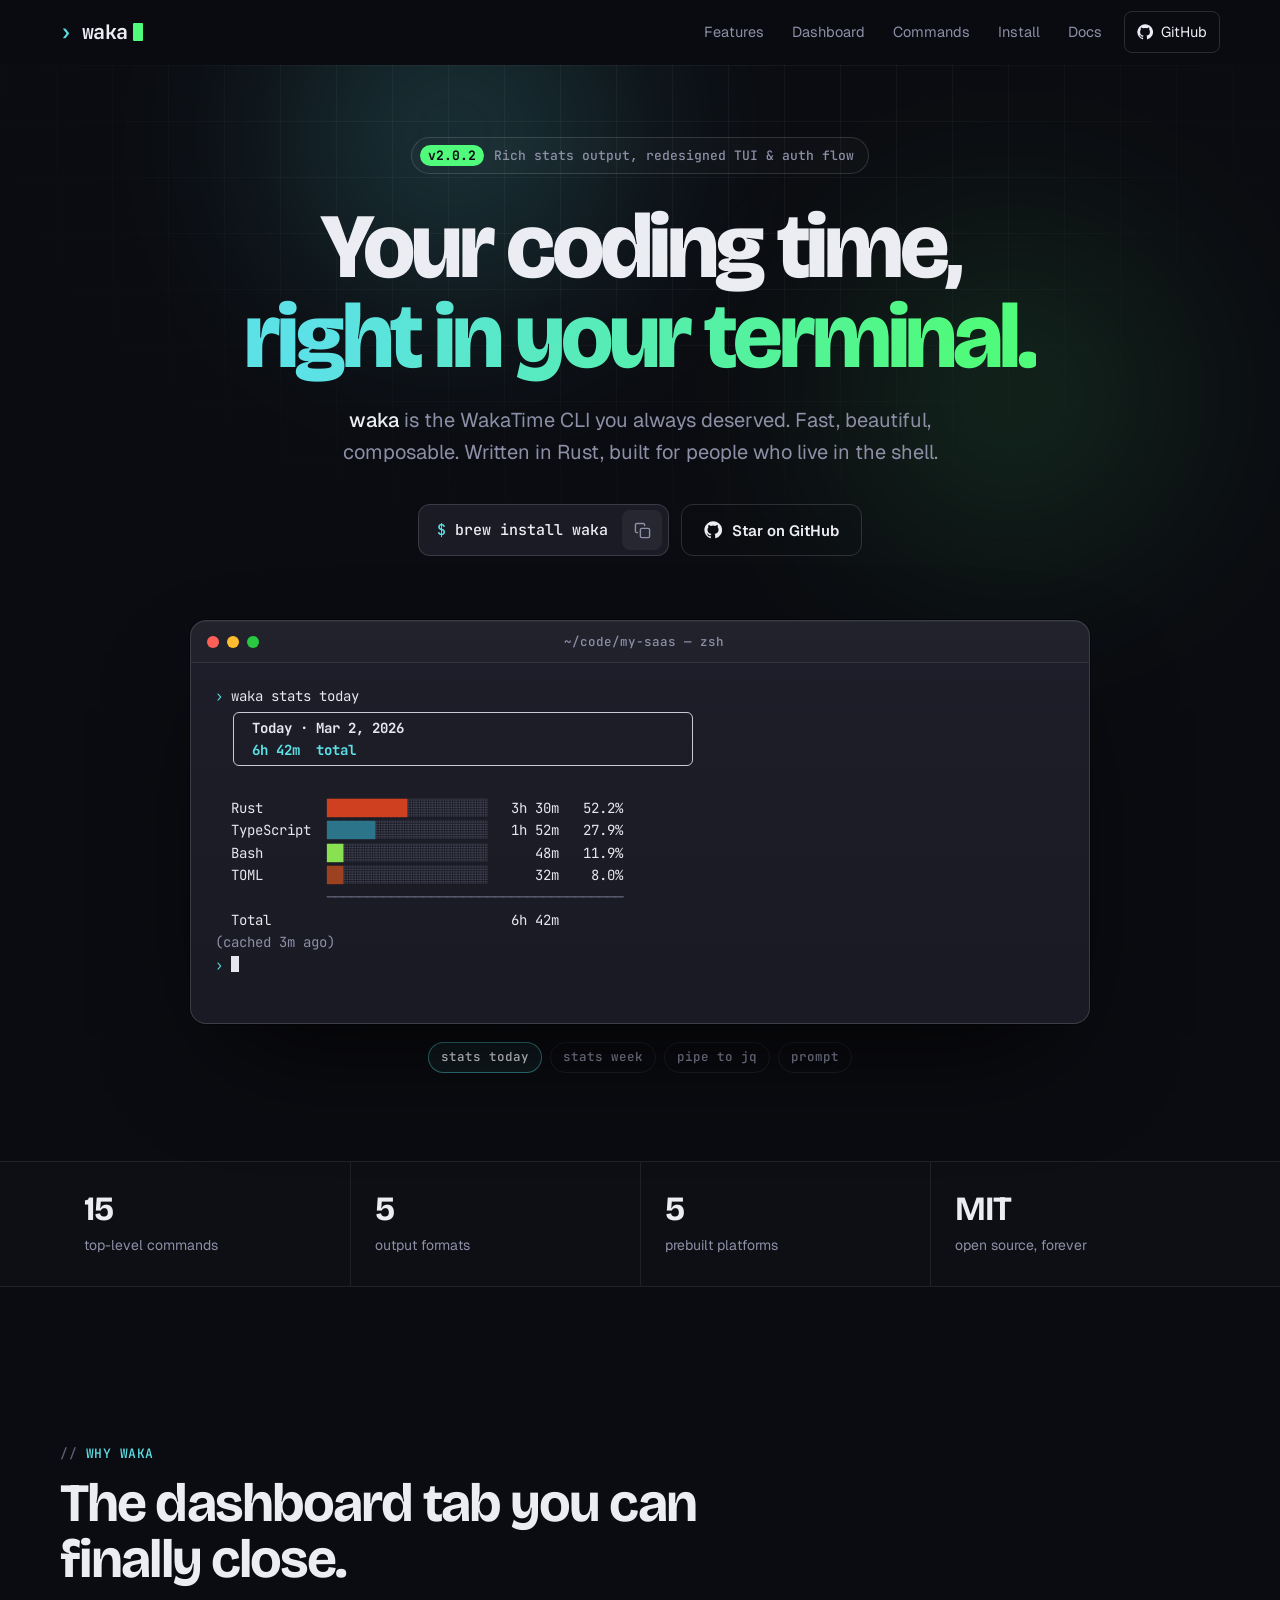
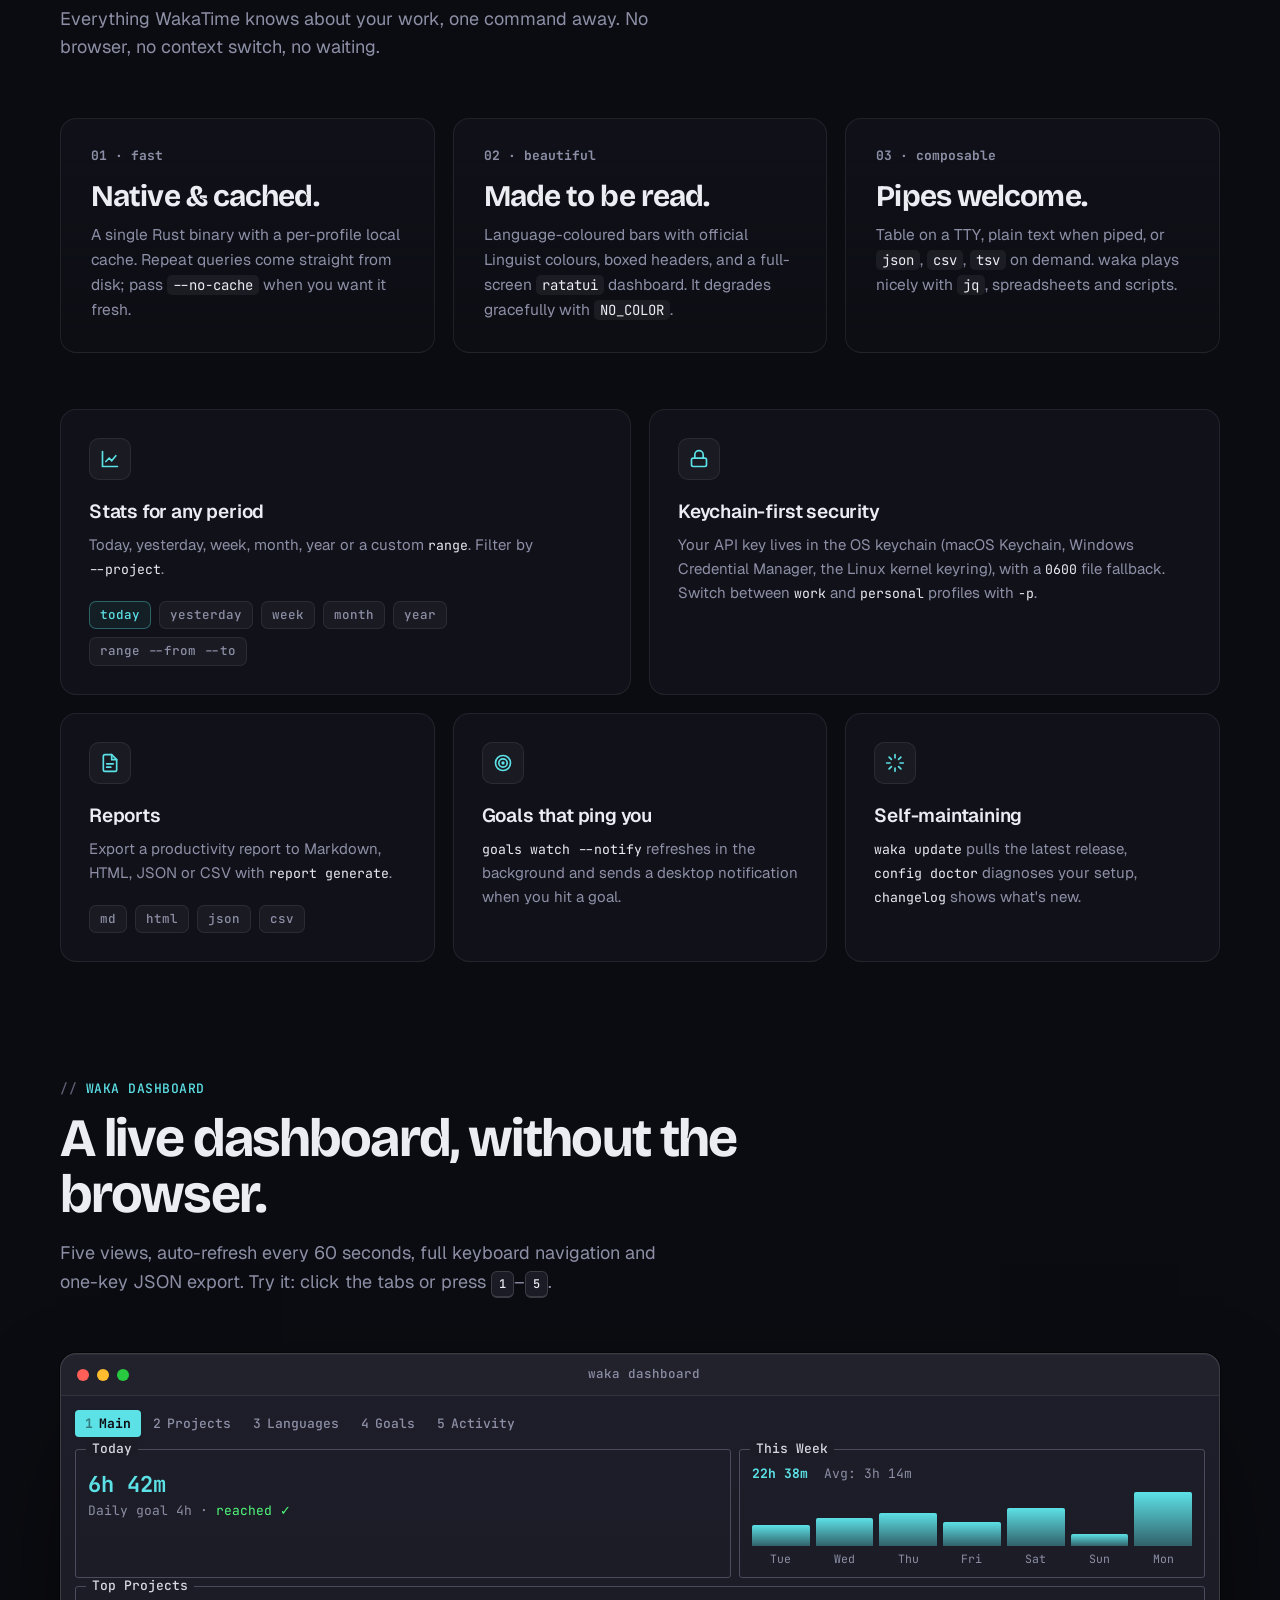
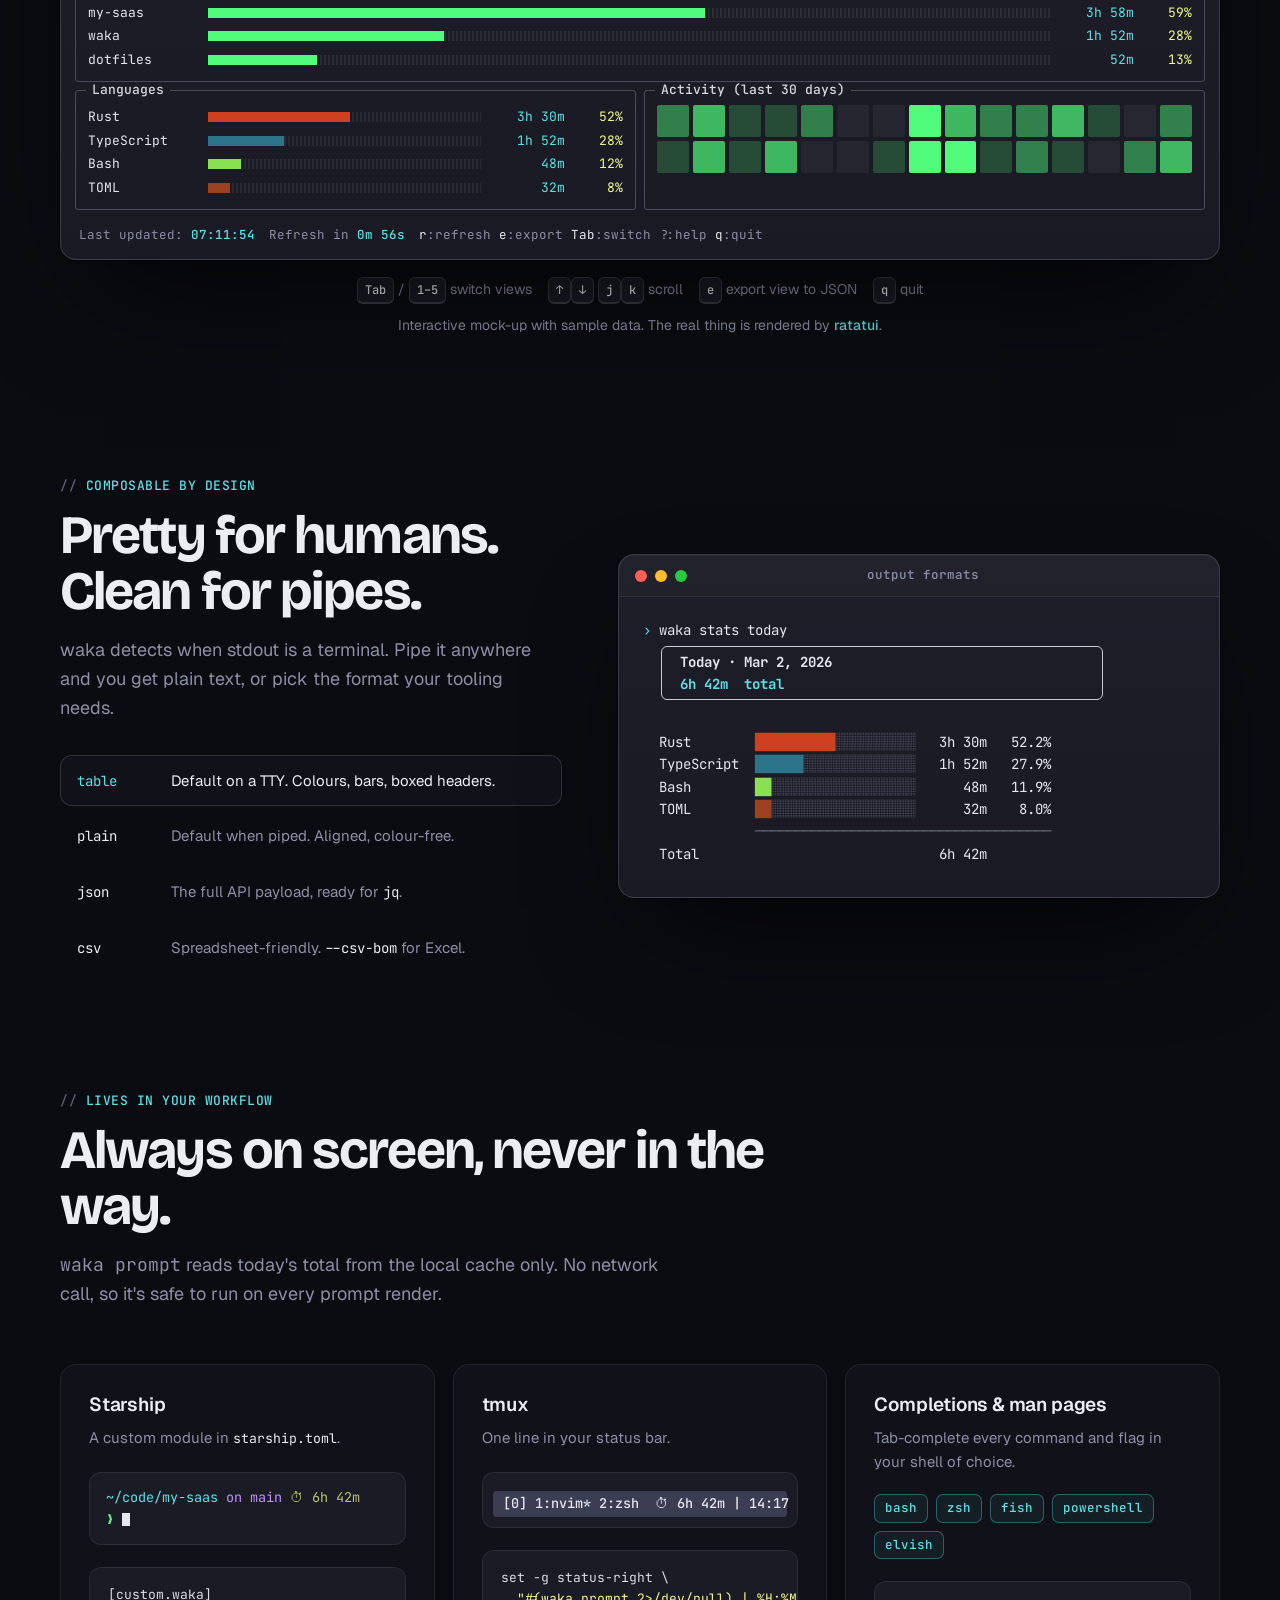
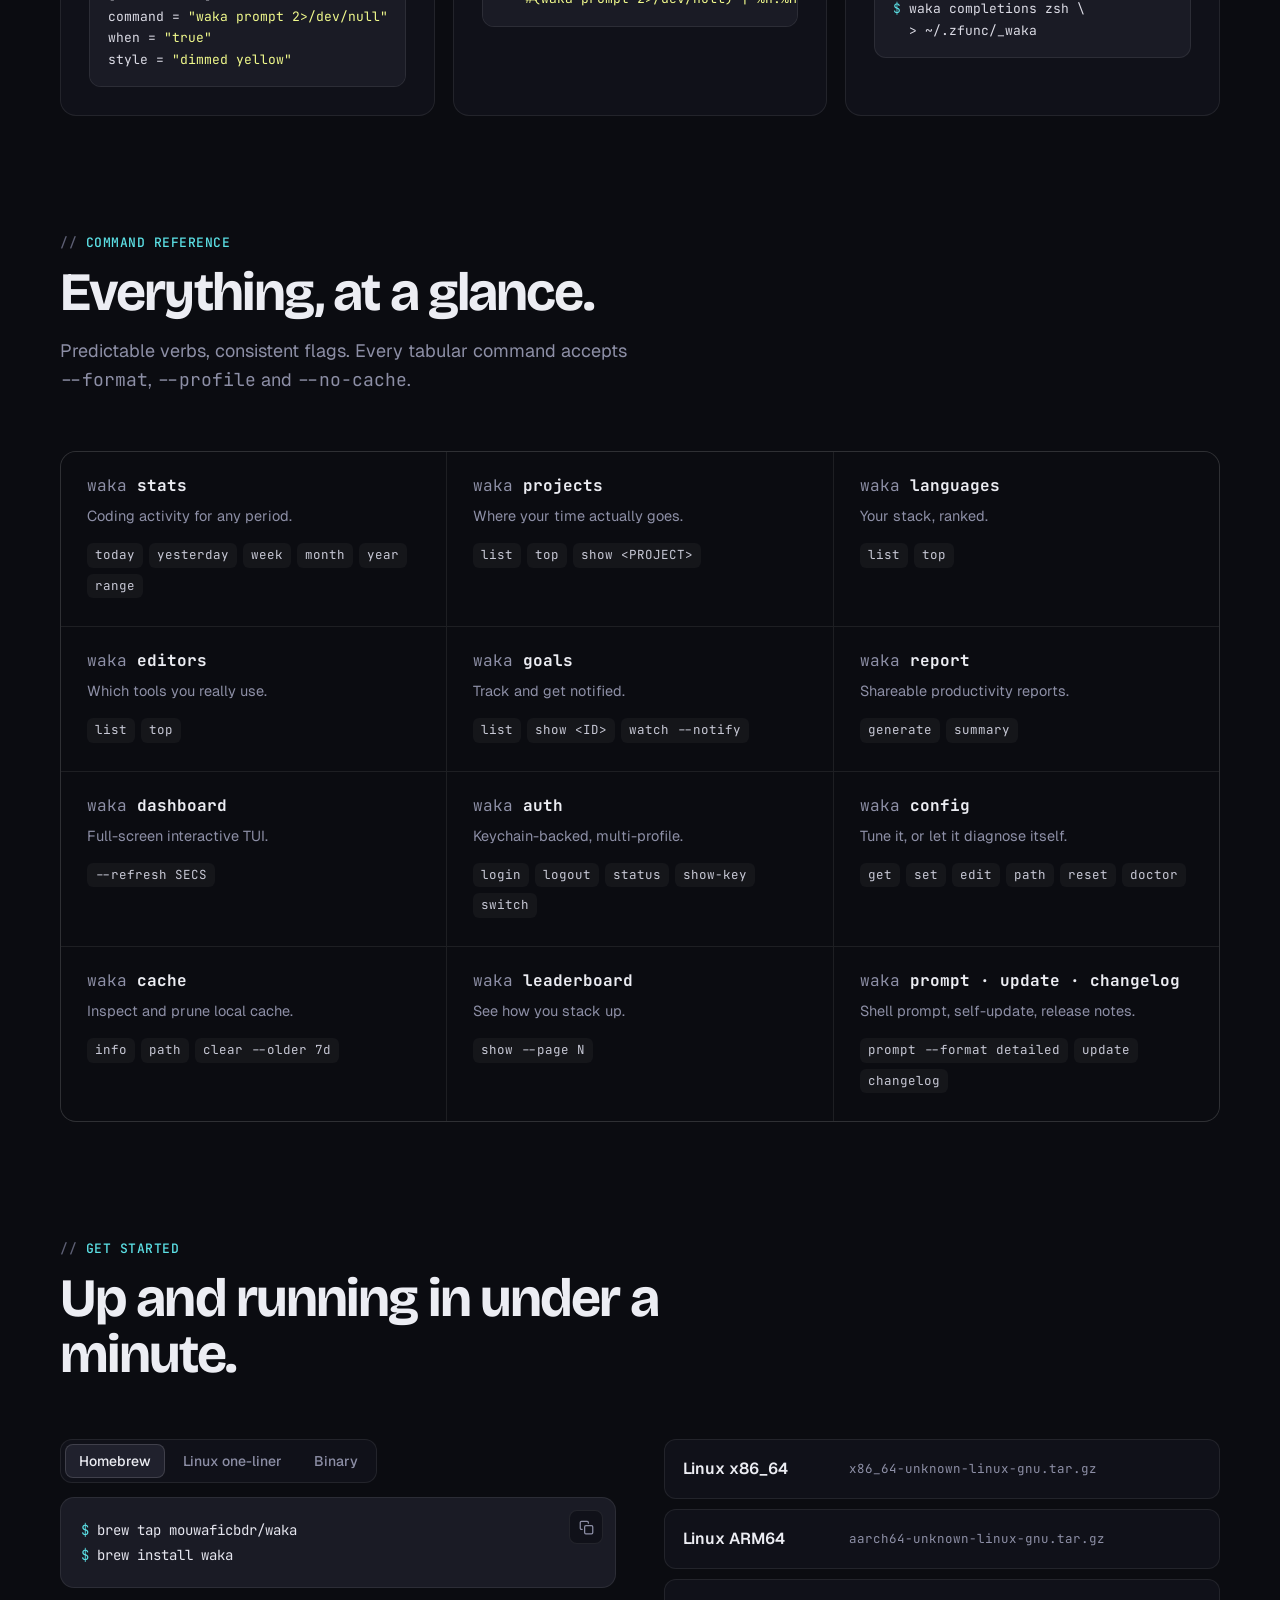
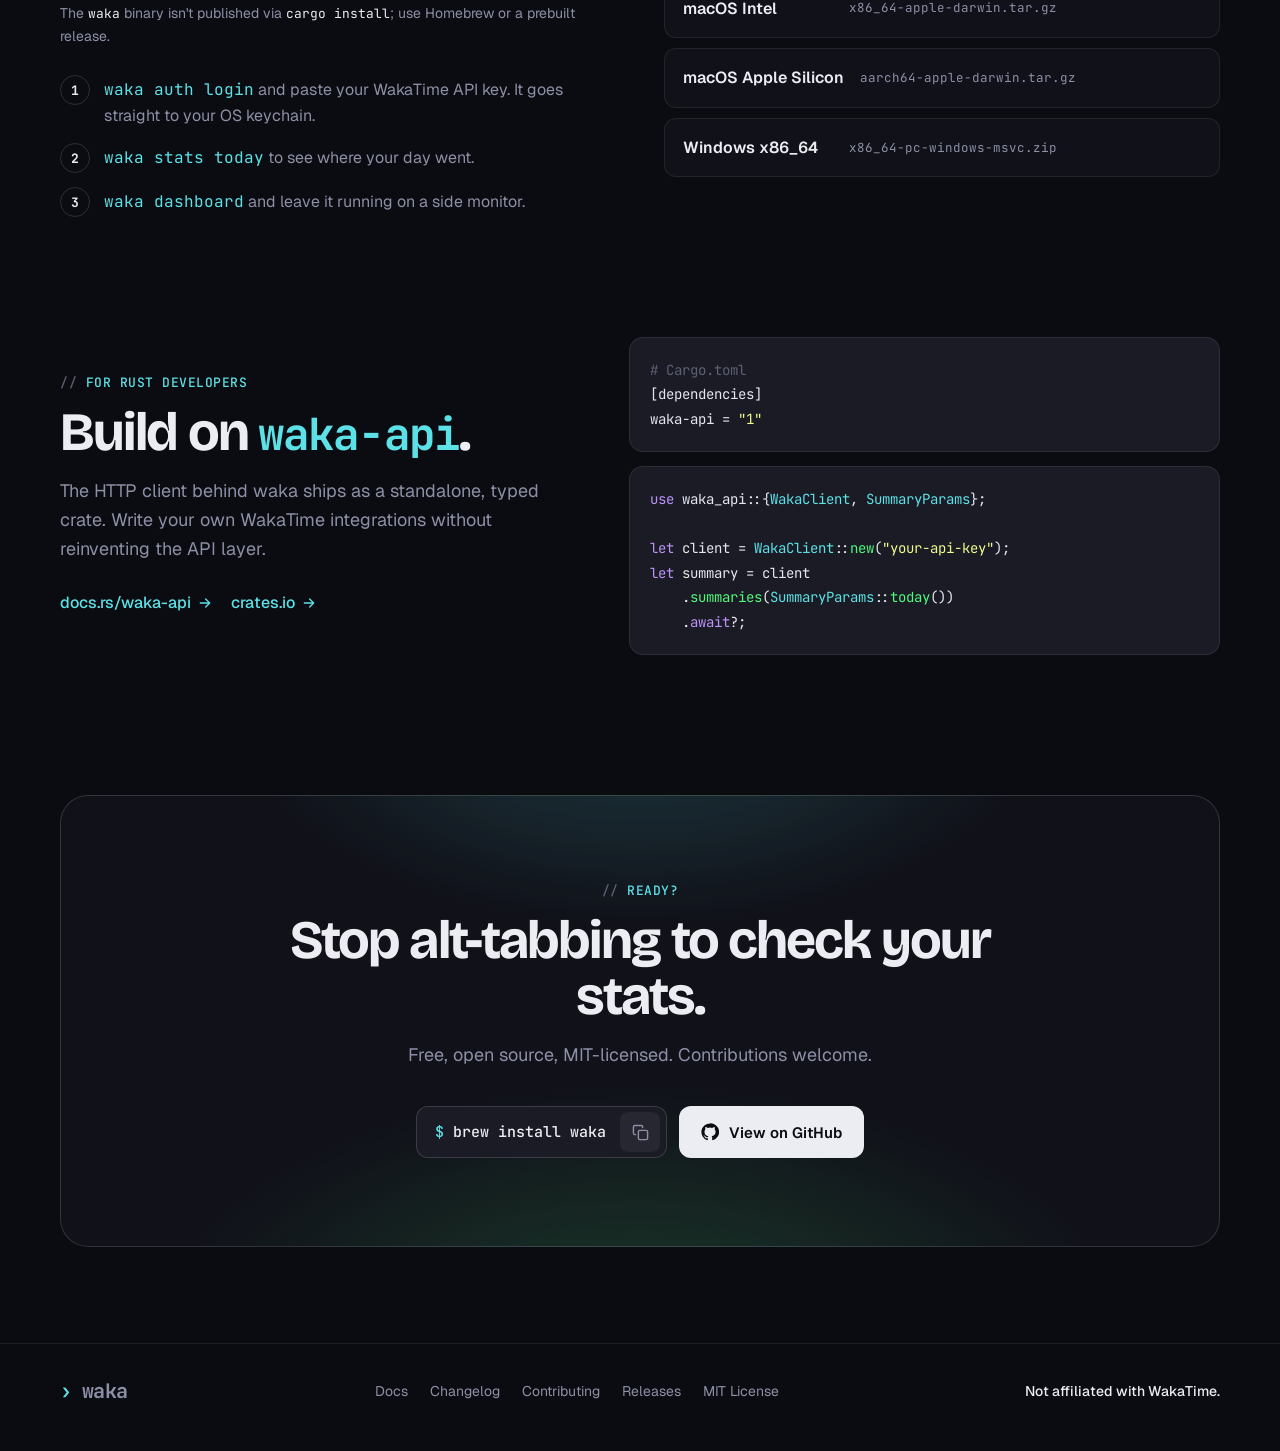
==== commit bee5fea4: "Merge de89a792635045e2ba3337414730c176436763d1 into 4402b72de31a6cdca053956f8e6d7205b21237a8" ====
--- a/site/index.html
+++ b/site/index.html
@@ -23,6 +23,7 @@
 <link href="https://fonts.googleapis.com/css2?family=Bricolage+Grotesque:opsz,wght@12..96,500;12..96,700;12..96,800&family=Geist:wght@400;500;600&family=JetBrains+Mono:wght@400;500;700&display=swap" rel="stylesheet">
 <style>
 :root {
+  color-scheme: dark;
   --bg: #0b0c11;
   --bg-2: #101119;
   --panel: #1a1b25;
@@ -176,7 +177,7 @@
 .term-bar .dot:nth-child(1) { background: #ff5f57; }
 .term-bar .dot:nth-child(2) { background: #febc2e; }
 .term-bar .dot:nth-child(3) { background: #28c840; }
-.term-title { flex: 1; text-align: center; font: 500 12.5px/1 var(--mono); color: var(--dim); margin-right: 52px; }
+.term-title { flex: 1; text-align: center; font: 500 12.5px/1 var(--mono); color: var(--muted); margin-right: 52px; }
 .term-body {
   font: 400 14px/1.6 var(--mono); padding: 22px 24px 26px; color: #e6e6ef;
   white-space: pre; overflow-x: auto;
@@ -201,8 +202,8 @@
 }
 .scene-tabs { display: flex; justify-content: center; gap: 8px; margin-top: 18px; flex-wrap: wrap; }
 .scene-tabs button {
-  font: 500 12.5px/1 var(--mono); color: var(--dim); background: none; border: 1px solid var(--line);
-  padding: 8px 12px; border-radius: 999px; cursor: pointer; transition: all .2s;
+  font: 500 12.5px/1 var(--mono); color: var(--muted); background: none; border: 1px solid var(--line);
+  padding: 8px 12px; border-radius: 999px; cursor: pointer; transition: color .2s, border-color .2s, background .2s;
 }
 .scene-tabs button:hover { color: var(--muted); }
 .scene-tabs button[aria-pressed="true"] { color: var(--text); border-color: rgba(92,225,230,.5); background: rgba(92,225,230,.07); }
@@ -236,17 +237,10 @@
   background: linear-gradient(180deg, var(--bg-2), rgba(16,17,25,.4));
   border: 1px solid var(--line); overflow: hidden;
 }
-.pillar .k { font: 700 13px/1 var(--mono); color: var(--dim); }
+.pillar .k { font: 700 13px/1 var(--mono); color: var(--muted); }
 .pillar h3 { font: 700 30px/1.1 var(--display); letter-spacing: -.03em; margin: 18px 0 10px; }
 .pillar p { color: var(--muted); margin: 0; font-size: 15.5px; }
 .pillar code { font-size: .9em; color: var(--text); background: rgba(255,255,255,.06); padding: 1px 6px; border-radius: 5px; }
-.pillar::after {
-  content: ""; position: absolute; inset: auto -40% -60% auto; width: 260px; height: 260px; border-radius: 50%;
-  filter: blur(60px); opacity: .18;
-}
-.pillar:nth-child(1)::after { background: var(--cyan); }
-.pillar:nth-child(2)::after { background: var(--green); }
-.pillar:nth-child(3)::after { background: var(--purple); }
 @media (max-width: 860px) { .pillars { grid-template-columns: 1fr; } }
 
 /* Bento features */
@@ -286,7 +280,7 @@
 .tui-tabs button {
   font: 500 13px/1 var(--mono); background: none; border: 0; color: var(--muted); padding: 7px 10px; cursor: pointer; border-radius: 4px;
 }
-.tui-tabs button .kn { color: var(--dim); margin-right: 6px; }
+.tui-tabs button .kn { color: var(--muted); margin-right: 6px; }
 .tui-tabs button[aria-selected="true"] { color: var(--bg); background: var(--cyan); font-weight: 700; }
 .tui-tabs button[aria-selected="true"] .kn { color: rgba(0,0,0,.45); }
 .tui-grid { display: grid; grid-template-columns: repeat(12, 1fr); gap: 8px; }
@@ -334,7 +328,7 @@
 .fmt-list button {
   width: 100%; text-align: left; display: grid; grid-template-columns: 80px 1fr; gap: 14px; align-items: baseline;
   padding: 14px 16px; border-radius: 12px; border: 1px solid transparent; background: none; color: var(--muted);
-  font: 400 15px/1.45 var(--body); cursor: pointer; transition: all .2s;
+  font: 400 15px/1.45 var(--body); cursor: pointer; transition: color .2s, border-color .2s, background .2s;
 }
 .fmt-list button code { color: var(--text); font-size: 14px; }
 .fmt-list button:hover { background: rgba(255,255,255,.025); }
@@ -359,8 +353,8 @@
 @media (max-width: 600px) { .cmd-grid { grid-template-columns: 1fr; } }
 .cmd { background: var(--bg); padding: 26px 26px 28px; transition: background .25s; }
 .cmd:hover { background: var(--bg-2); }
-.cmd h4 { margin: 0; font: 700 16px/1 var(--mono); }
-.cmd h4 span { color: var(--dim); font-weight: 400; }
+.cmd h3 { margin: 0; font: 700 16px/1 var(--mono); }
+.cmd h3 span { color: var(--muted); font-weight: 400; }
 .cmd p { margin: 10px 0 16px; color: var(--muted); font-size: 14.5px; }
 .cmd ul { list-style: none; padding: 0; margin: 0; display: flex; flex-wrap: wrap; gap: 6px; }
 .cmd li { font: 400 12.5px/1 var(--mono); padding: 6px 8px; border-radius: 6px; background: rgba(255,255,255,.04); color: #c8c9d6; }
@@ -377,7 +371,7 @@
 }
 .code .copy {
   position: absolute; top: 12px; right: 12px; width: 34px; height: 34px; display: grid; place-items: center;
-  border-radius: 8px; border: 1px solid var(--line); background: var(--bg-2); color: var(--muted); cursor: pointer; transition: all .2s;
+  border-radius: 8px; border: 1px solid var(--line); background: var(--bg-2); color: var(--muted); cursor: pointer; transition: color .2s, border-color .2s;
 }
 .code .copy:hover { color: var(--text); }
 .code .copy.ok { color: var(--green); border-color: rgba(80,250,123,.4); }
@@ -420,6 +414,7 @@
 footer .wrap { display: flex; flex-wrap: wrap; gap: 20px 32px; align-items: center; justify-content: space-between; }
 footer nav { display: flex; gap: 22px; flex-wrap: wrap; }
 footer a:hover { color: var(--text); }
+footer .disclaimer { color: var(--text); font-weight: 500; }
 
 /* Grid children must be allowed to shrink below their <pre> content width. */
 .split > *, .crate > *, .install > *, .integ > *, .bento > *, .pillars > *, .tui-grid > * { min-width: 0; }
@@ -433,9 +428,17 @@
   .caret, .logo .cur { animation: none; }
 }
 .sr { position: absolute; width: 1px; height: 1px; overflow: hidden; clip: rect(0 0 0 0); white-space: nowrap; }
+.skip-link {
+  position: absolute; top: -48px; left: 12px; z-index: 100;
+  background: var(--text); color: var(--bg); font: 600 14px/1 var(--body);
+  padding: 10px 16px; border-radius: 8px; transition: top .2s;
+}
+.skip-link:focus { top: 12px; }
 </style>
 </head>
 <body>
+
+<a class="skip-link" href="#top">Skip to content</a>
 
 <svg width="0" height="0" style="position:absolute" aria-hidden="true">
   <symbol id="i-copy" viewBox="0 0 24 24" fill="none" stroke="currentColor" stroke-width="2" stroke-linecap="round" stroke-linejoin="round"><rect x="9" y="9" width="13" height="13" rx="2"/><path d="M5 15H4a2 2 0 0 1-2-2V4a2 2 0 0 1 2-2h9a2 2 0 0 1 2 2v1"/></symbol>
@@ -453,7 +456,7 @@
       <a href="#commands">Commands</a>
       <a href="#install">Install</a>
       <a href="docs/">Docs</a>
-      <a class="gh" href="https://github.com/mouwaficbdr/waka"><svg><use href="#i-gh"/></svg>GitHub</a>
+      <a class="gh" href="https://github.com/mouwaficbdr/waka"><svg aria-hidden="true"><use href="#i-gh"/></svg>GitHub</a>
     </nav>
   </div>
 </header>
@@ -472,9 +475,9 @@
       <div class="cta-row">
         <button class="copy-cmd" data-copy="brew tap mouwaficbdr/waka && brew install waka" aria-label="Copy Homebrew install command">
           <span class="t"><span class="p">$</span> brew install waka</span>
-          <span class="ic"><svg><use href="#i-copy"/></svg></span>
+          <span class="ic"><svg aria-hidden="true"><use href="#i-copy"/></svg></span>
         </button>
-        <a class="btn btn-ghost" href="https://github.com/mouwaficbdr/waka"><svg><use href="#i-gh"/></svg>Star on GitHub</a>
+        <a class="btn btn-ghost" href="https://github.com/mouwaficbdr/waka"><svg aria-hidden="true"><use href="#i-gh"/></svg>Star on GitHub</a>
       </div>
     </div>
 
@@ -524,29 +527,29 @@
 
     <div class="bento">
       <article class="card w3 reveal">
-        <div class="ico"><svg viewBox="0 0 24 24" fill="none" stroke="currentColor" stroke-width="2" stroke-linecap="round"><path d="M3 3v18h18"/><path d="M7 15l4-4 3 3 5-6"/></svg></div>
+        <div class="ico"><svg aria-hidden="true" viewBox="0 0 24 24" fill="none" stroke="currentColor" stroke-width="2" stroke-linecap="round"><path d="M3 3v18h18"/><path d="M7 15l4-4 3 3 5-6"/></svg></div>
         <h3>Stats for any period</h3>
         <p>Today, yesterday, week, month, year or a custom <code>range</code>. Filter by <code>--project</code>.</p>
         <div class="chips"><span class="chip on">today</span><span class="chip">yesterday</span><span class="chip">week</span><span class="chip">month</span><span class="chip">year</span><span class="chip">range --from --to</span></div>
       </article>
       <article class="card w3 reveal">
-        <div class="ico"><svg viewBox="0 0 24 24" fill="none" stroke="currentColor" stroke-width="2" stroke-linecap="round" stroke-linejoin="round"><rect x="3" y="11" width="18" height="10" rx="2"/><path d="M7 11V7a5 5 0 0 1 10 0v4"/></svg></div>
+        <div class="ico"><svg aria-hidden="true" viewBox="0 0 24 24" fill="none" stroke="currentColor" stroke-width="2" stroke-linecap="round" stroke-linejoin="round"><rect x="3" y="11" width="18" height="10" rx="2"/><path d="M7 11V7a5 5 0 0 1 10 0v4"/></svg></div>
         <h3>Keychain-first security</h3>
         <p>Your API key lives in the OS keychain (macOS Keychain, Windows Credential Manager, the Linux kernel keyring), with a <code>0600</code> file fallback. Switch between <code>work</code> and <code>personal</code> profiles with <code>-p</code>.</p>
       </article>
       <article class="card reveal">
-        <div class="ico"><svg viewBox="0 0 24 24" fill="none" stroke="currentColor" stroke-width="2" stroke-linecap="round" stroke-linejoin="round"><path d="M14 2H6a2 2 0 0 0-2 2v16a2 2 0 0 0 2 2h12a2 2 0 0 0 2-2V8z"/><path d="M14 2v6h6M8 13h8M8 17h5"/></svg></div>
+        <div class="ico"><svg aria-hidden="true" viewBox="0 0 24 24" fill="none" stroke="currentColor" stroke-width="2" stroke-linecap="round" stroke-linejoin="round"><path d="M14 2H6a2 2 0 0 0-2 2v16a2 2 0 0 0 2 2h12a2 2 0 0 0 2-2V8z"/><path d="M14 2v6h6M8 13h8M8 17h5"/></svg></div>
         <h3>Reports</h3>
         <p>Export a productivity report to Markdown, HTML, JSON or CSV with <code>report generate</code>.</p>
         <div class="chips"><span class="chip">md</span><span class="chip">html</span><span class="chip">json</span><span class="chip">csv</span></div>
       </article>
       <article class="card reveal">
-        <div class="ico"><svg viewBox="0 0 24 24" fill="none" stroke="currentColor" stroke-width="2" stroke-linecap="round" stroke-linejoin="round"><circle cx="12" cy="12" r="9"/><circle cx="12" cy="12" r="5"/><circle cx="12" cy="12" r="1"/></svg></div>
+        <div class="ico"><svg aria-hidden="true" viewBox="0 0 24 24" fill="none" stroke="currentColor" stroke-width="2" stroke-linecap="round" stroke-linejoin="round"><circle cx="12" cy="12" r="9"/><circle cx="12" cy="12" r="5"/><circle cx="12" cy="12" r="1"/></svg></div>
         <h3>Goals that ping you</h3>
         <p><code>goals watch --notify</code> refreshes in the background and sends a desktop notification when you hit a goal.</p>
       </article>
       <article class="card reveal">
-        <div class="ico"><svg viewBox="0 0 24 24" fill="none" stroke="currentColor" stroke-width="2" stroke-linecap="round" stroke-linejoin="round"><path d="M12 2v4M12 18v4M4.9 4.9l2.8 2.8M16.3 16.3l2.8 2.8M2 12h4M18 12h4M4.9 19.1l2.8-2.8M16.3 7.7l2.8-2.8"/></svg></div>
+        <div class="ico"><svg aria-hidden="true" viewBox="0 0 24 24" fill="none" stroke="currentColor" stroke-width="2" stroke-linecap="round" stroke-linejoin="round"><path d="M12 2v4M12 18v4M4.9 4.9l2.8 2.8M16.3 16.3l2.8 2.8M2 12h4M18 12h4M4.9 19.1l2.8-2.8M16.3 7.7l2.8-2.8"/></svg></div>
         <h3>Self-maintaining</h3>
         <p><code>waka update</code> pulls the latest release, <code>config doctor</code> diagnoses your setup, <code>changelog</code> shows what's new.</p>
       </article>
@@ -566,11 +569,11 @@
         <div class="term-bar"><span class="dot"></span><span class="dot"></span><span class="dot"></span><span class="term-title">waka dashboard</span></div>
         <div class="term-body">
           <div class="tui-tabs" role="tablist" aria-label="Dashboard views">
-            <button role="tab" aria-selected="true" data-view="0"><span class="kn">1</span>Main</button>
-            <button role="tab" aria-selected="false" data-view="1"><span class="kn">2</span>Projects</button>
-            <button role="tab" aria-selected="false" data-view="2"><span class="kn">3</span>Languages</button>
-            <button role="tab" aria-selected="false" data-view="3"><span class="kn">4</span>Goals</button>
-            <button role="tab" aria-selected="false" data-view="4"><span class="kn">5</span>Activity</button>
+            <button role="tab" aria-selected="true" tabindex="0" data-view="0"><span class="kn">1</span>Main</button>
+            <button role="tab" aria-selected="false" tabindex="-1" data-view="1"><span class="kn">2</span>Projects</button>
+            <button role="tab" aria-selected="false" tabindex="-1" data-view="2"><span class="kn">3</span>Languages</button>
+            <button role="tab" aria-selected="false" tabindex="-1" data-view="3"><span class="kn">4</span>Goals</button>
+            <button role="tab" aria-selected="false" tabindex="-1" data-view="4"><span class="kn">5</span>Activity</button>
           </div>
 
           <!-- Main -->
@@ -716,18 +719,18 @@
     <h2 class="reveal">Everything, at a glance.</h2>
     <p class="sec-lede reveal">Predictable verbs, consistent flags. Every tabular command accepts <code>--format</code>, <code>--profile</code> and <code>--no-cache</code>.</p>
     <div class="cmd-grid reveal">
-      <div class="cmd"><h4><span>waka</span> stats</h4><p>Coding activity for any period.</p><ul><li>today</li><li>yesterday</li><li>week</li><li>month</li><li>year</li><li>range</li></ul></div>
-      <div class="cmd"><h4><span>waka</span> projects</h4><p>Where your time actually goes.</p><ul><li>list</li><li>top</li><li>show &lt;PROJECT&gt;</li></ul></div>
-      <div class="cmd"><h4><span>waka</span> languages</h4><p>Your stack, ranked.</p><ul><li>list</li><li>top</li></ul></div>
-      <div class="cmd"><h4><span>waka</span> editors</h4><p>Which tools you really use.</p><ul><li>list</li><li>top</li></ul></div>
-      <div class="cmd"><h4><span>waka</span> goals</h4><p>Track and get notified.</p><ul><li>list</li><li>show &lt;ID&gt;</li><li>watch --notify</li></ul></div>
-      <div class="cmd"><h4><span>waka</span> report</h4><p>Shareable productivity reports.</p><ul><li>generate</li><li>summary</li></ul></div>
-      <div class="cmd"><h4><span>waka</span> dashboard</h4><p>Full-screen interactive TUI.</p><ul><li>--refresh SECS</li></ul></div>
-      <div class="cmd"><h4><span>waka</span> auth</h4><p>Keychain-backed, multi-profile.</p><ul><li>login</li><li>logout</li><li>status</li><li>show-key</li><li>switch</li></ul></div>
-      <div class="cmd"><h4><span>waka</span> config</h4><p>Tune it, or let it diagnose itself.</p><ul><li>get</li><li>set</li><li>edit</li><li>path</li><li>reset</li><li>doctor</li></ul></div>
-      <div class="cmd"><h4><span>waka</span> cache</h4><p>Inspect and prune local cache.</p><ul><li>info</li><li>path</li><li>clear --older 7d</li></ul></div>
-      <div class="cmd"><h4><span>waka</span> leaderboard</h4><p>See how you stack up.</p><ul><li>show --page N</li></ul></div>
-      <div class="cmd"><h4><span>waka</span> prompt · update · changelog</h4><p>Shell prompt, self-update, release notes.</p><ul><li>prompt --format detailed</li><li>update</li><li>changelog</li></ul></div>
+      <div class="cmd"><h3><span>waka</span> stats</h3><p>Coding activity for any period.</p><ul><li>today</li><li>yesterday</li><li>week</li><li>month</li><li>year</li><li>range</li></ul></div>
+      <div class="cmd"><h3><span>waka</span> projects</h3><p>Where your time actually goes.</p><ul><li>list</li><li>top</li><li>show &lt;PROJECT&gt;</li></ul></div>
+      <div class="cmd"><h3><span>waka</span> languages</h3><p>Your stack, ranked.</p><ul><li>list</li><li>top</li></ul></div>
+      <div class="cmd"><h3><span>waka</span> editors</h3><p>Which tools you really use.</p><ul><li>list</li><li>top</li></ul></div>
+      <div class="cmd"><h3><span>waka</span> goals</h3><p>Track and get notified.</p><ul><li>list</li><li>show &lt;ID&gt;</li><li>watch --notify</li></ul></div>
+      <div class="cmd"><h3><span>waka</span> report</h3><p>Shareable productivity reports.</p><ul><li>generate</li><li>summary</li></ul></div>
+      <div class="cmd"><h3><span>waka</span> dashboard</h3><p>Full-screen interactive TUI.</p><ul><li>--refresh SECS</li></ul></div>
+      <div class="cmd"><h3><span>waka</span> auth</h3><p>Keychain-backed, multi-profile.</p><ul><li>login</li><li>logout</li><li>status</li><li>show-key</li><li>switch</li></ul></div>
+      <div class="cmd"><h3><span>waka</span> config</h3><p>Tune it, or let it diagnose itself.</p><ul><li>get</li><li>set</li><li>edit</li><li>path</li><li>reset</li><li>doctor</li></ul></div>
+      <div class="cmd"><h3><span>waka</span> cache</h3><p>Inspect and prune local cache.</p><ul><li>info</li><li>path</li><li>clear --older 7d</li></ul></div>
+      <div class="cmd"><h3><span>waka</span> leaderboard</h3><p>See how you stack up.</p><ul><li>show --page N</li></ul></div>
+      <div class="cmd"><h3><span>waka</span> prompt · update · changelog</h3><p>Shell prompt, self-update, release notes.</p><ul><li>prompt --format detailed</li><li>update</li><li>changelog</li></ul></div>
     </div>
   </div>
 </section>
@@ -745,11 +748,11 @@
           <button role="tab" aria-selected="false" data-tab="bin">Binary</button>
         </div>
         <div class="code" data-pane="brew"><span class="c-cy">$</span> brew tap mouwaficbdr/waka
-<span class="c-cy">$</span> brew install waka<button class="copy" data-copy="brew tap mouwaficbdr/waka && brew install waka" aria-label="Copy"><svg><use href="#i-copy"/></svg></button></div>
+<span class="c-cy">$</span> brew install waka<button class="copy" data-copy="brew tap mouwaficbdr/waka && brew install waka" aria-label="Copy Homebrew install command"><svg aria-hidden="true"><use href="#i-copy"/></svg></button></div>
         <div class="code" data-pane="linux" hidden><span class="c-cy">$</span> curl -sSfL https://github.com/mouwaficbdr/waka/releases/latest/download/waka-v2.0.2-x86_64-unknown-linux-gnu.tar.gz \
-    | tar -xz && sudo mv waka /usr/local/bin/<button class="copy" data-copy="curl -sSfL https://github.com/mouwaficbdr/waka/releases/latest/download/waka-v2.0.2-x86_64-unknown-linux-gnu.tar.gz | tar -xz && sudo mv waka /usr/local/bin/" aria-label="Copy"><svg><use href="#i-copy"/></svg></button></div>
+    | tar -xz && sudo mv waka /usr/local/bin/<button class="copy" data-copy="curl -sSfL https://github.com/mouwaficbdr/waka/releases/latest/download/waka-v2.0.2-x86_64-unknown-linux-gnu.tar.gz | tar -xz && sudo mv waka /usr/local/bin/" aria-label="Copy Linux install command"><svg aria-hidden="true"><use href="#i-copy"/></svg></button></div>
         <div class="code" data-pane="bin" hidden><span class="c-di"># Grab the archive for your platform from</span>
-<span class="c-cy">https://github.com/mouwaficbdr/waka/releases/latest</span><button class="copy" data-copy="https://github.com/mouwaficbdr/waka/releases/latest" aria-label="Copy"><svg><use href="#i-copy"/></svg></button></div>
+<span class="c-cy">https://github.com/mouwaficbdr/waka/releases/latest</span><button class="copy" data-copy="https://github.com/mouwaficbdr/waka/releases/latest" aria-label="Copy releases page link"><svg aria-hidden="true"><use href="#i-copy"/></svg></button></div>
         <p class="note">The <code>waka</code> binary isn't published via <code>cargo install</code>; use Homebrew or a prebuilt release.</p>
 
         <ol class="steps">
@@ -777,8 +780,8 @@
       <h2 class="reveal">Build on <code style="font-family:var(--mono);font-size:.82em;color:var(--cyan)">waka-api</code>.</h2>
       <p class="sec-lede reveal">The HTTP client behind waka ships as a standalone, typed crate. Write your own WakaTime integrations without reinventing the API layer.</p>
       <div class="links-row reveal">
-        <a class="arrow-link" href="https://docs.rs/waka-api">docs.rs/waka-api <svg width="16" height="16"><use href="#i-arrow"/></svg></a>
-        <a class="arrow-link" href="https://crates.io/crates/waka-api">crates.io <svg width="16" height="16"><use href="#i-arrow"/></svg></a>
+        <a class="arrow-link" href="https://docs.rs/waka-api">docs.rs/waka-api <svg aria-hidden="true" width="16" height="16"><use href="#i-arrow"/></svg></a>
+        <a class="arrow-link" href="https://crates.io/crates/waka-api">crates.io <svg aria-hidden="true" width="16" height="16"><use href="#i-arrow"/></svg></a>
       </div>
     </div>
     <div class="reveal">
@@ -804,9 +807,9 @@
     <div class="cta-row">
       <button class="copy-cmd" data-copy="brew tap mouwaficbdr/waka && brew install waka" aria-label="Copy Homebrew install command">
         <span class="t"><span class="p">$</span> brew install waka</span>
-        <span class="ic"><svg><use href="#i-copy"/></svg></span>
+        <span class="ic"><svg aria-hidden="true"><use href="#i-copy"/></svg></span>
       </button>
-      <a class="btn btn-primary" href="https://github.com/mouwaficbdr/waka"><svg><use href="#i-gh"/></svg>View on GitHub</a>
+      <a class="btn btn-primary" href="https://github.com/mouwaficbdr/waka"><svg aria-hidden="true"><use href="#i-gh"/></svg>View on GitHub</a>
     </div>
   </div>
 </section>
@@ -822,7 +825,7 @@
       <a href="https://github.com/mouwaficbdr/waka/releases">Releases</a>
       <a href="https://github.com/mouwaficbdr/waka/blob/main/LICENSE">MIT License</a>
     </nav>
-    <span>Not affiliated with WakaTime.</span>
+    <span class="disclaimer">Not affiliated with WakaTime.</span>
   </div>
 </footer>
 
@@ -994,12 +997,26 @@
   const panels = $$('.tui-panel');
   let view = 0;
   function setView(v) {
+    const focusWasInTabs = tuiTabs.includes(document.activeElement);
     view = (v + panels.length) % panels.length;
-    tuiTabs.forEach((t, i) => t.setAttribute('aria-selected', String(i === view)));
+    tuiTabs.forEach((t, i) => {
+      t.setAttribute('aria-selected', String(i === view));
+      t.setAttribute('tabindex', i === view ? '0' : '-1');
+    });
     panels.forEach((p, i) => { p.hidden = i !== view; });
     animatePanel(panels[view]);
+    // Only steal focus if it was already on a tab (keyboard/click tab switch),
+    // never when the view changes from the page-wide 1-5 shortcut elsewhere.
+    if (focusWasInTabs) tuiTabs[view].focus();
   }
   tuiTabs.forEach((t, i) => t.addEventListener('click', () => setView(i)));
+  $('.tui-tabs').addEventListener('keydown', e => {
+    if (!/^Arrow(Left|Right)$|^(Home|End)$/.test(e.key)) return;
+    e.preventDefault();
+    if (e.key === 'Home') setView(0);
+    else if (e.key === 'End') setView(panels.length - 1);
+    else setView(view + (e.key === 'ArrowRight' ? 1 : -1));
+  });
   const dash = $('#dashboard');
   let dashVisible = false;
   new IntersectionObserver(([e]) => {
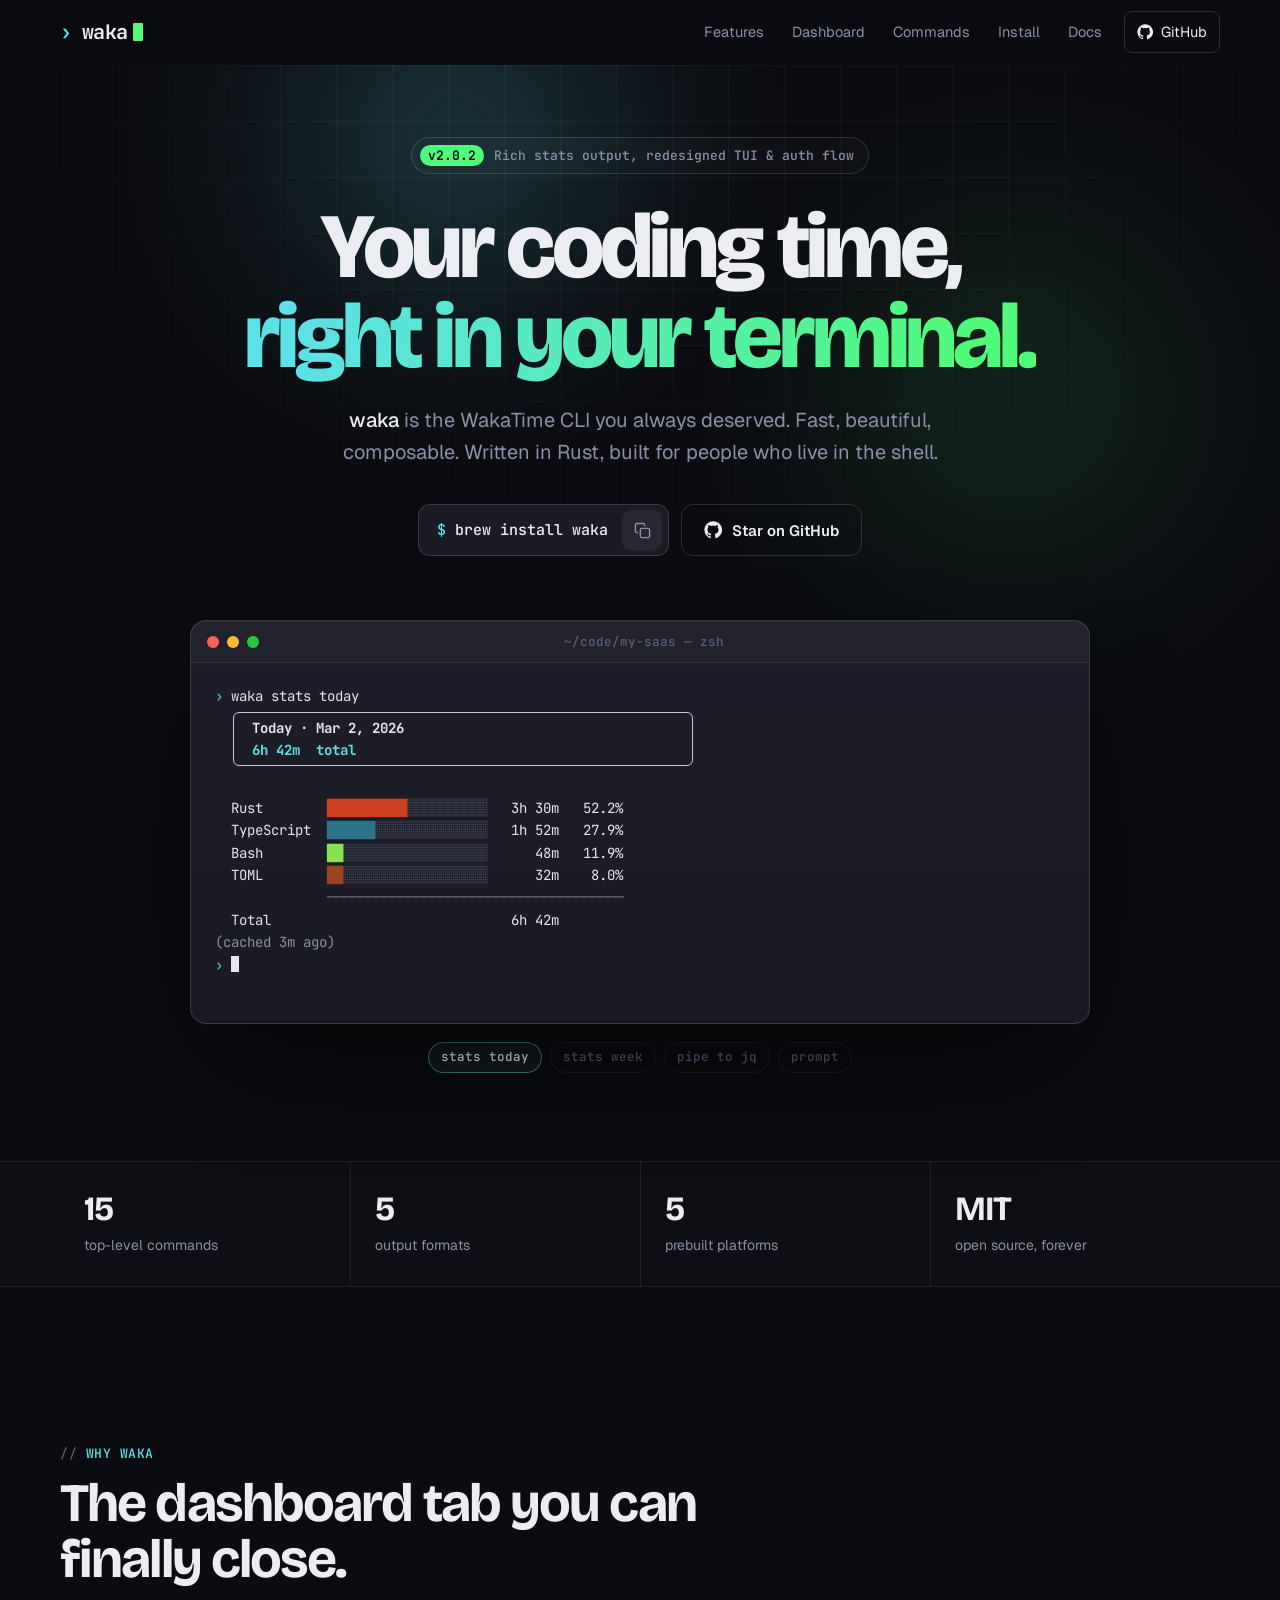
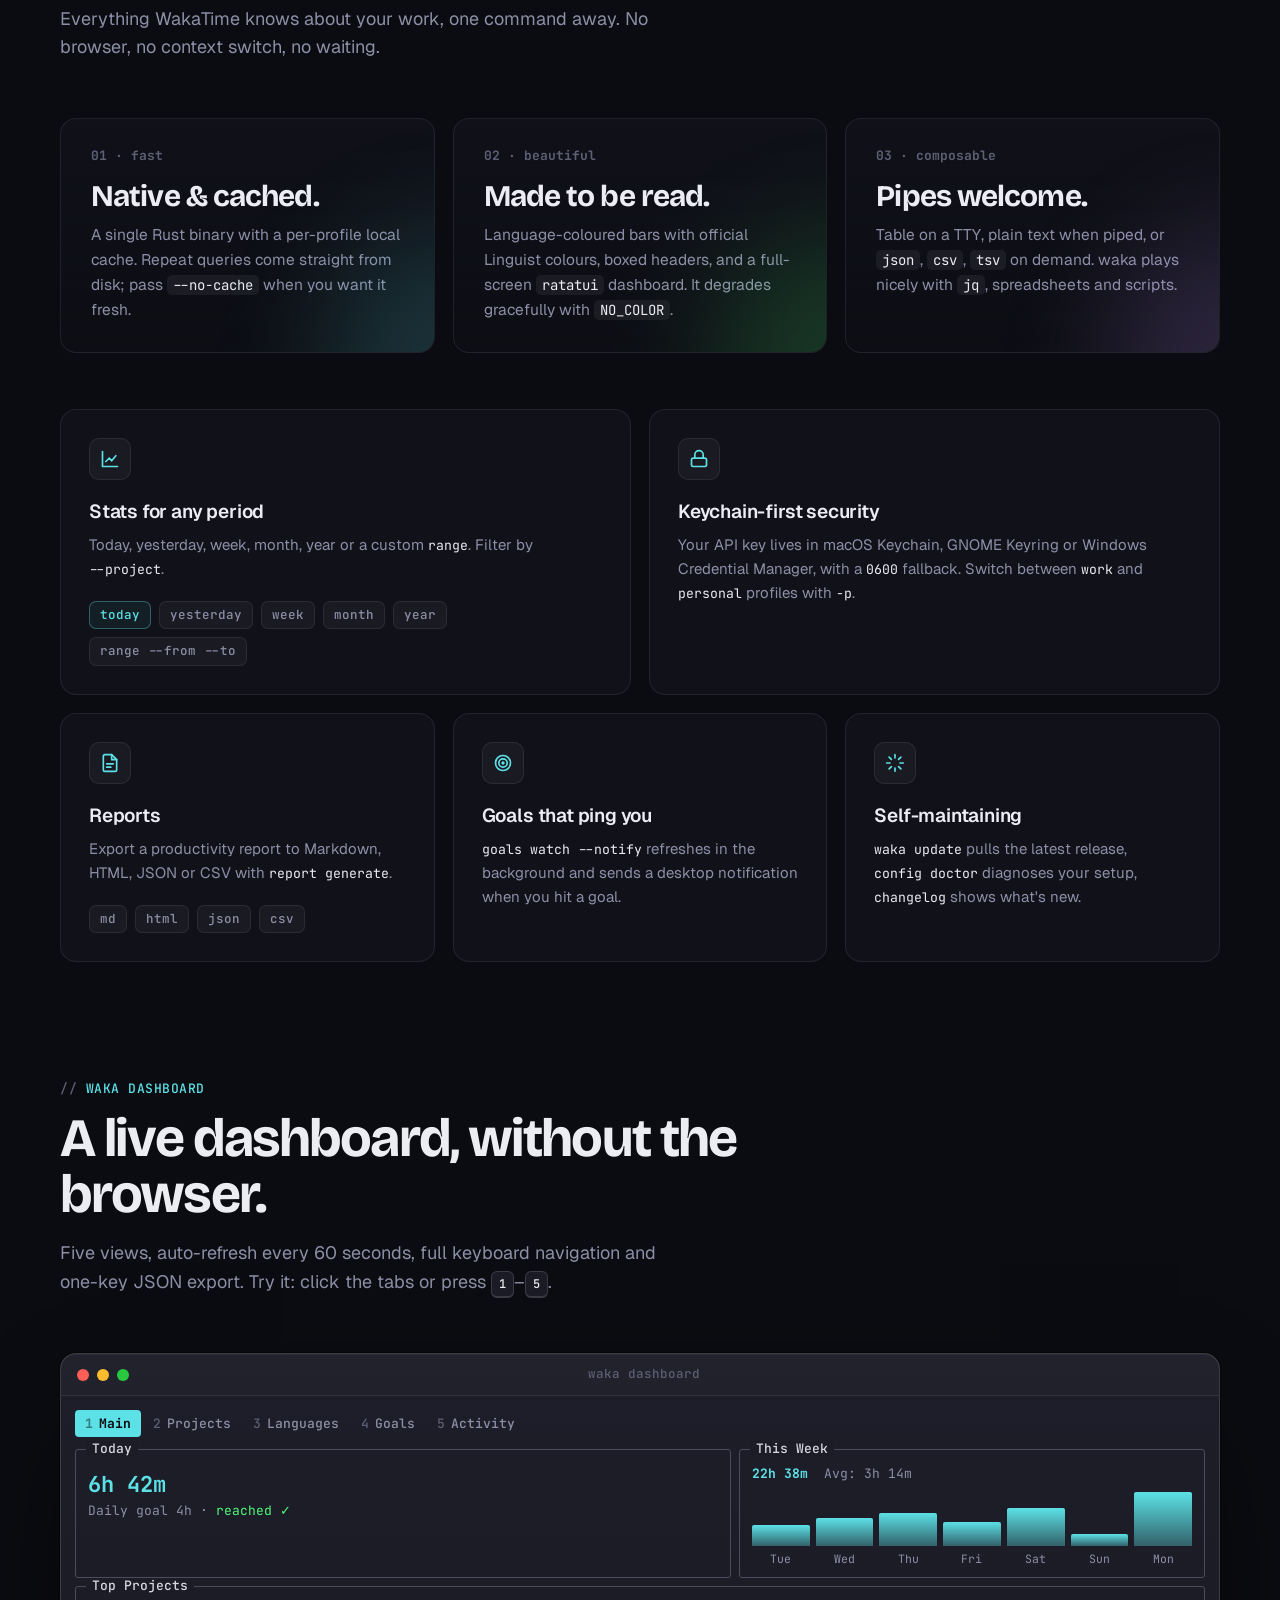
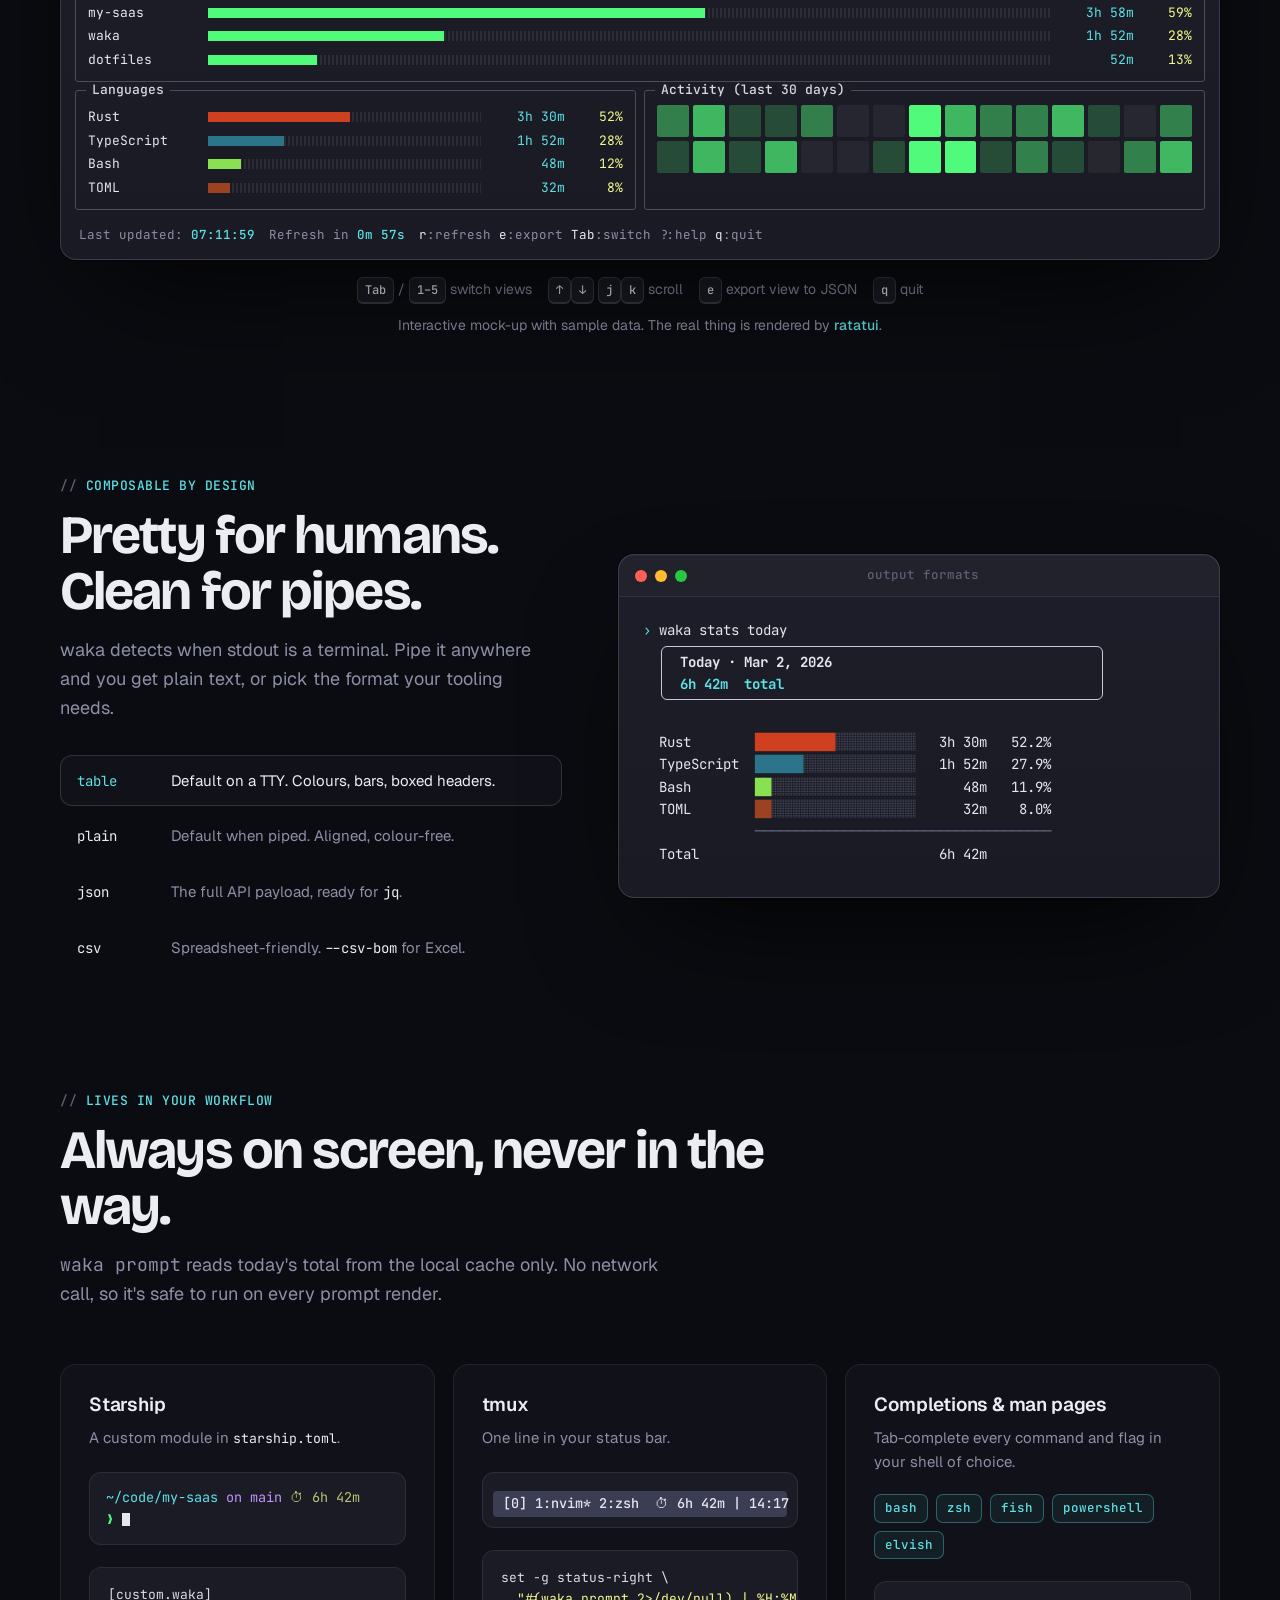
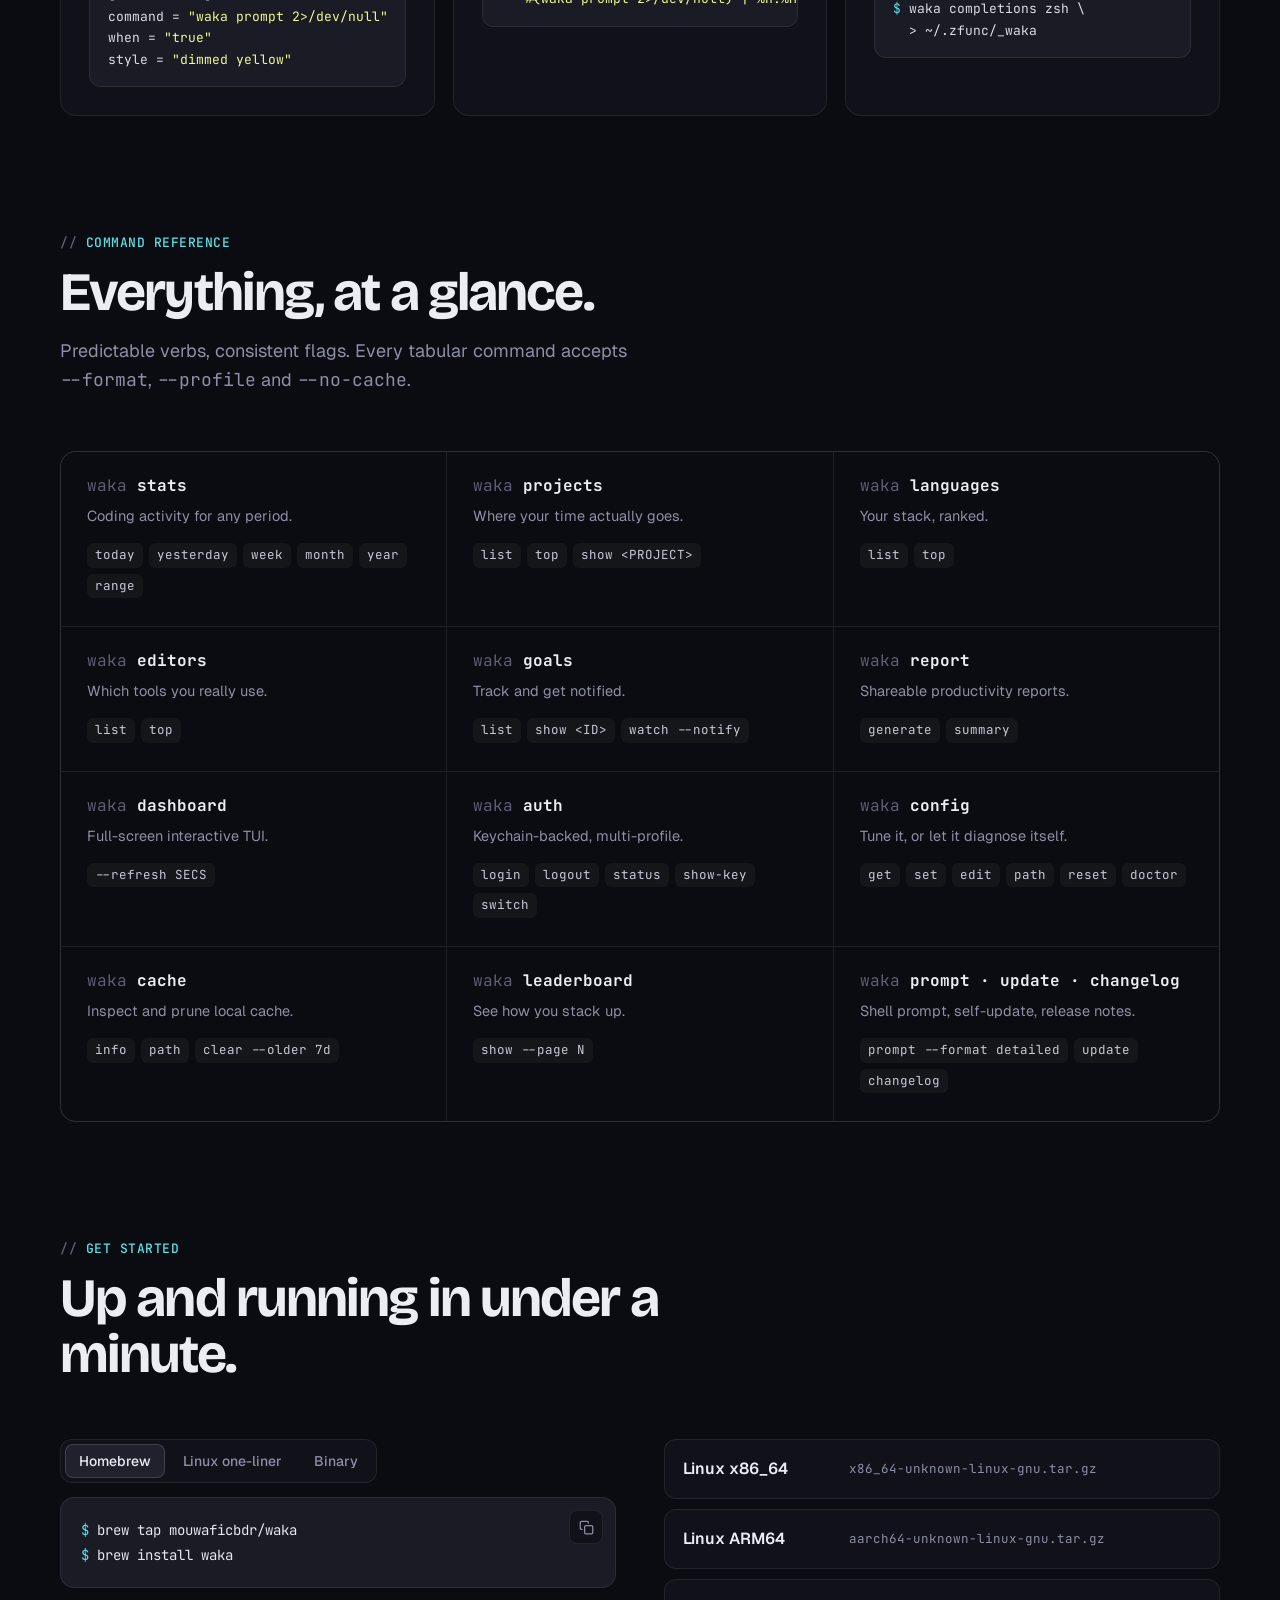
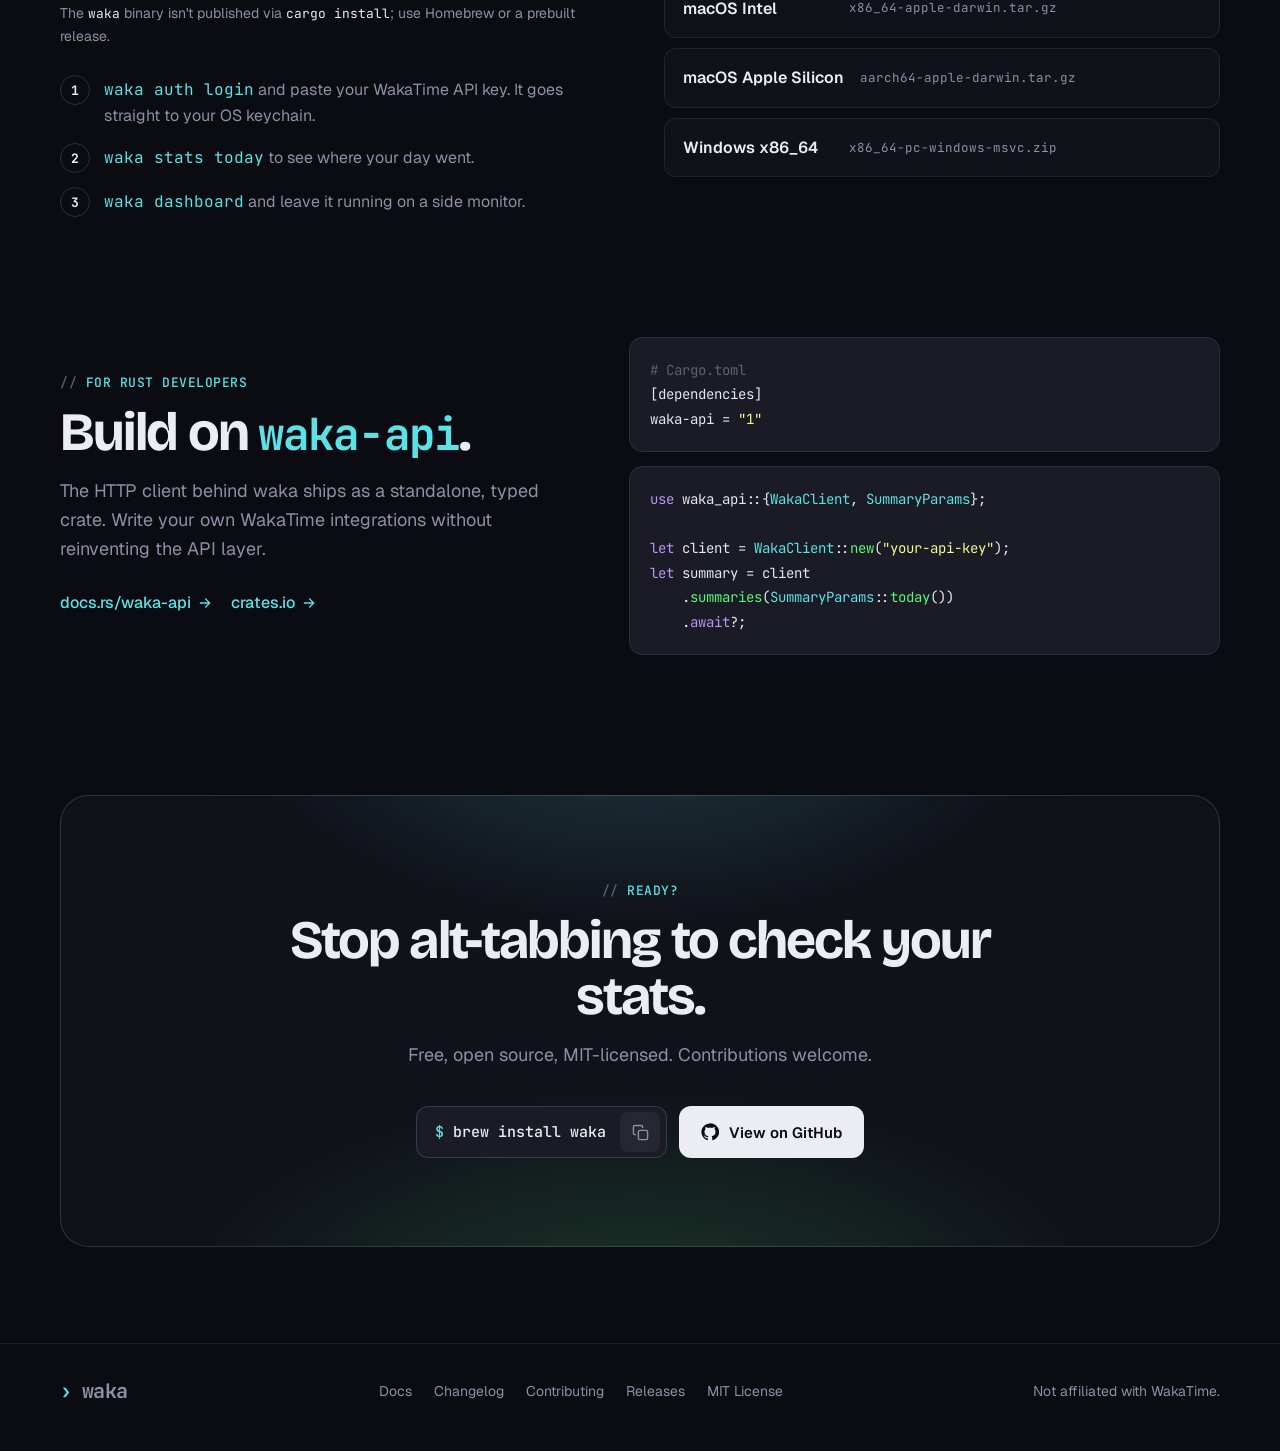
==== commit bc4c87ad: "docs: Linux keys now persist via the Secret Service; per-profile fallback Co-Authored-By: Claude Opu" ====
--- a/site/index.html
+++ b/site/index.html
@@ -23,7 +23,6 @@
 <link href="https://fonts.googleapis.com/css2?family=Bricolage+Grotesque:opsz,wght@12..96,500;12..96,700;12..96,800&family=Geist:wght@400;500;600&family=JetBrains+Mono:wght@400;500;700&display=swap" rel="stylesheet">
 <style>
 :root {
-  color-scheme: dark;
   --bg: #0b0c11;
   --bg-2: #101119;
   --panel: #1a1b25;
@@ -177,7 +176,7 @@
 .term-bar .dot:nth-child(1) { background: #ff5f57; }
 .term-bar .dot:nth-child(2) { background: #febc2e; }
 .term-bar .dot:nth-child(3) { background: #28c840; }
-.term-title { flex: 1; text-align: center; font: 500 12.5px/1 var(--mono); color: var(--muted); margin-right: 52px; }
+.term-title { flex: 1; text-align: center; font: 500 12.5px/1 var(--mono); color: var(--dim); margin-right: 52px; }
 .term-body {
   font: 400 14px/1.6 var(--mono); padding: 22px 24px 26px; color: #e6e6ef;
   white-space: pre; overflow-x: auto;
@@ -202,8 +201,8 @@
 }
 .scene-tabs { display: flex; justify-content: center; gap: 8px; margin-top: 18px; flex-wrap: wrap; }
 .scene-tabs button {
-  font: 500 12.5px/1 var(--mono); color: var(--muted); background: none; border: 1px solid var(--line);
-  padding: 8px 12px; border-radius: 999px; cursor: pointer; transition: color .2s, border-color .2s, background .2s;
+  font: 500 12.5px/1 var(--mono); color: var(--dim); background: none; border: 1px solid var(--line);
+  padding: 8px 12px; border-radius: 999px; cursor: pointer; transition: all .2s;
 }
 .scene-tabs button:hover { color: var(--muted); }
 .scene-tabs button[aria-pressed="true"] { color: var(--text); border-color: rgba(92,225,230,.5); background: rgba(92,225,230,.07); }
@@ -237,10 +236,17 @@
   background: linear-gradient(180deg, var(--bg-2), rgba(16,17,25,.4));
   border: 1px solid var(--line); overflow: hidden;
 }
-.pillar .k { font: 700 13px/1 var(--mono); color: var(--muted); }
+.pillar .k { font: 700 13px/1 var(--mono); color: var(--dim); }
 .pillar h3 { font: 700 30px/1.1 var(--display); letter-spacing: -.03em; margin: 18px 0 10px; }
 .pillar p { color: var(--muted); margin: 0; font-size: 15.5px; }
 .pillar code { font-size: .9em; color: var(--text); background: rgba(255,255,255,.06); padding: 1px 6px; border-radius: 5px; }
+.pillar::after {
+  content: ""; position: absolute; inset: auto -40% -60% auto; width: 260px; height: 260px; border-radius: 50%;
+  filter: blur(60px); opacity: .18;
+}
+.pillar:nth-child(1)::after { background: var(--cyan); }
+.pillar:nth-child(2)::after { background: var(--green); }
+.pillar:nth-child(3)::after { background: var(--purple); }
 @media (max-width: 860px) { .pillars { grid-template-columns: 1fr; } }
 
 /* Bento features */
@@ -280,7 +286,7 @@
 .tui-tabs button {
   font: 500 13px/1 var(--mono); background: none; border: 0; color: var(--muted); padding: 7px 10px; cursor: pointer; border-radius: 4px;
 }
-.tui-tabs button .kn { color: var(--muted); margin-right: 6px; }
+.tui-tabs button .kn { color: var(--dim); margin-right: 6px; }
 .tui-tabs button[aria-selected="true"] { color: var(--bg); background: var(--cyan); font-weight: 700; }
 .tui-tabs button[aria-selected="true"] .kn { color: rgba(0,0,0,.45); }
 .tui-grid { display: grid; grid-template-columns: repeat(12, 1fr); gap: 8px; }
@@ -328,7 +334,7 @@
 .fmt-list button {
   width: 100%; text-align: left; display: grid; grid-template-columns: 80px 1fr; gap: 14px; align-items: baseline;
   padding: 14px 16px; border-radius: 12px; border: 1px solid transparent; background: none; color: var(--muted);
-  font: 400 15px/1.45 var(--body); cursor: pointer; transition: color .2s, border-color .2s, background .2s;
+  font: 400 15px/1.45 var(--body); cursor: pointer; transition: all .2s;
 }
 .fmt-list button code { color: var(--text); font-size: 14px; }
 .fmt-list button:hover { background: rgba(255,255,255,.025); }
@@ -353,8 +359,8 @@
 @media (max-width: 600px) { .cmd-grid { grid-template-columns: 1fr; } }
 .cmd { background: var(--bg); padding: 26px 26px 28px; transition: background .25s; }
 .cmd:hover { background: var(--bg-2); }
-.cmd h3 { margin: 0; font: 700 16px/1 var(--mono); }
-.cmd h3 span { color: var(--muted); font-weight: 400; }
+.cmd h4 { margin: 0; font: 700 16px/1 var(--mono); }
+.cmd h4 span { color: var(--dim); font-weight: 400; }
 .cmd p { margin: 10px 0 16px; color: var(--muted); font-size: 14.5px; }
 .cmd ul { list-style: none; padding: 0; margin: 0; display: flex; flex-wrap: wrap; gap: 6px; }
 .cmd li { font: 400 12.5px/1 var(--mono); padding: 6px 8px; border-radius: 6px; background: rgba(255,255,255,.04); color: #c8c9d6; }
@@ -371,7 +377,7 @@
 }
 .code .copy {
   position: absolute; top: 12px; right: 12px; width: 34px; height: 34px; display: grid; place-items: center;
-  border-radius: 8px; border: 1px solid var(--line); background: var(--bg-2); color: var(--muted); cursor: pointer; transition: color .2s, border-color .2s;
+  border-radius: 8px; border: 1px solid var(--line); background: var(--bg-2); color: var(--muted); cursor: pointer; transition: all .2s;
 }
 .code .copy:hover { color: var(--text); }
 .code .copy.ok { color: var(--green); border-color: rgba(80,250,123,.4); }
@@ -414,7 +420,6 @@
 footer .wrap { display: flex; flex-wrap: wrap; gap: 20px 32px; align-items: center; justify-content: space-between; }
 footer nav { display: flex; gap: 22px; flex-wrap: wrap; }
 footer a:hover { color: var(--text); }
-footer .disclaimer { color: var(--text); font-weight: 500; }
 
 /* Grid children must be allowed to shrink below their <pre> content width. */
 .split > *, .crate > *, .install > *, .integ > *, .bento > *, .pillars > *, .tui-grid > * { min-width: 0; }
@@ -428,17 +433,9 @@
   .caret, .logo .cur { animation: none; }
 }
 .sr { position: absolute; width: 1px; height: 1px; overflow: hidden; clip: rect(0 0 0 0); white-space: nowrap; }
-.skip-link {
-  position: absolute; top: -48px; left: 12px; z-index: 100;
-  background: var(--text); color: var(--bg); font: 600 14px/1 var(--body);
-  padding: 10px 16px; border-radius: 8px; transition: top .2s;
-}
-.skip-link:focus { top: 12px; }
 </style>
 </head>
 <body>
-
-<a class="skip-link" href="#top">Skip to content</a>
 
 <svg width="0" height="0" style="position:absolute" aria-hidden="true">
   <symbol id="i-copy" viewBox="0 0 24 24" fill="none" stroke="currentColor" stroke-width="2" stroke-linecap="round" stroke-linejoin="round"><rect x="9" y="9" width="13" height="13" rx="2"/><path d="M5 15H4a2 2 0 0 1-2-2V4a2 2 0 0 1 2-2h9a2 2 0 0 1 2 2v1"/></symbol>
@@ -456,7 +453,7 @@
       <a href="#commands">Commands</a>
       <a href="#install">Install</a>
       <a href="docs/">Docs</a>
-      <a class="gh" href="https://github.com/mouwaficbdr/waka"><svg aria-hidden="true"><use href="#i-gh"/></svg>GitHub</a>
+      <a class="gh" href="https://github.com/mouwaficbdr/waka"><svg><use href="#i-gh"/></svg>GitHub</a>
     </nav>
   </div>
 </header>
@@ -475,9 +472,9 @@
       <div class="cta-row">
         <button class="copy-cmd" data-copy="brew tap mouwaficbdr/waka && brew install waka" aria-label="Copy Homebrew install command">
           <span class="t"><span class="p">$</span> brew install waka</span>
-          <span class="ic"><svg aria-hidden="true"><use href="#i-copy"/></svg></span>
+          <span class="ic"><svg><use href="#i-copy"/></svg></span>
         </button>
-        <a class="btn btn-ghost" href="https://github.com/mouwaficbdr/waka"><svg aria-hidden="true"><use href="#i-gh"/></svg>Star on GitHub</a>
+        <a class="btn btn-ghost" href="https://github.com/mouwaficbdr/waka"><svg><use href="#i-gh"/></svg>Star on GitHub</a>
       </div>
     </div>
 
@@ -527,29 +524,29 @@
 
     <div class="bento">
       <article class="card w3 reveal">
-        <div class="ico"><svg aria-hidden="true" viewBox="0 0 24 24" fill="none" stroke="currentColor" stroke-width="2" stroke-linecap="round"><path d="M3 3v18h18"/><path d="M7 15l4-4 3 3 5-6"/></svg></div>
+        <div class="ico"><svg viewBox="0 0 24 24" fill="none" stroke="currentColor" stroke-width="2" stroke-linecap="round"><path d="M3 3v18h18"/><path d="M7 15l4-4 3 3 5-6"/></svg></div>
         <h3>Stats for any period</h3>
         <p>Today, yesterday, week, month, year or a custom <code>range</code>. Filter by <code>--project</code>.</p>
         <div class="chips"><span class="chip on">today</span><span class="chip">yesterday</span><span class="chip">week</span><span class="chip">month</span><span class="chip">year</span><span class="chip">range --from --to</span></div>
       </article>
       <article class="card w3 reveal">
-        <div class="ico"><svg aria-hidden="true" viewBox="0 0 24 24" fill="none" stroke="currentColor" stroke-width="2" stroke-linecap="round" stroke-linejoin="round"><rect x="3" y="11" width="18" height="10" rx="2"/><path d="M7 11V7a5 5 0 0 1 10 0v4"/></svg></div>
+        <div class="ico"><svg viewBox="0 0 24 24" fill="none" stroke="currentColor" stroke-width="2" stroke-linecap="round" stroke-linejoin="round"><rect x="3" y="11" width="18" height="10" rx="2"/><path d="M7 11V7a5 5 0 0 1 10 0v4"/></svg></div>
         <h3>Keychain-first security</h3>
-        <p>Your API key lives in the OS keychain (macOS Keychain, Windows Credential Manager, the Linux kernel keyring), with a <code>0600</code> file fallback. Switch between <code>work</code> and <code>personal</code> profiles with <code>-p</code>.</p>
+        <p>Your API key lives in macOS Keychain, GNOME Keyring or Windows Credential Manager, with a <code>0600</code> fallback. Switch between <code>work</code> and <code>personal</code> profiles with <code>-p</code>.</p>
       </article>
       <article class="card reveal">
-        <div class="ico"><svg aria-hidden="true" viewBox="0 0 24 24" fill="none" stroke="currentColor" stroke-width="2" stroke-linecap="round" stroke-linejoin="round"><path d="M14 2H6a2 2 0 0 0-2 2v16a2 2 0 0 0 2 2h12a2 2 0 0 0 2-2V8z"/><path d="M14 2v6h6M8 13h8M8 17h5"/></svg></div>
+        <div class="ico"><svg viewBox="0 0 24 24" fill="none" stroke="currentColor" stroke-width="2" stroke-linecap="round" stroke-linejoin="round"><path d="M14 2H6a2 2 0 0 0-2 2v16a2 2 0 0 0 2 2h12a2 2 0 0 0 2-2V8z"/><path d="M14 2v6h6M8 13h8M8 17h5"/></svg></div>
         <h3>Reports</h3>
         <p>Export a productivity report to Markdown, HTML, JSON or CSV with <code>report generate</code>.</p>
         <div class="chips"><span class="chip">md</span><span class="chip">html</span><span class="chip">json</span><span class="chip">csv</span></div>
       </article>
       <article class="card reveal">
-        <div class="ico"><svg aria-hidden="true" viewBox="0 0 24 24" fill="none" stroke="currentColor" stroke-width="2" stroke-linecap="round" stroke-linejoin="round"><circle cx="12" cy="12" r="9"/><circle cx="12" cy="12" r="5"/><circle cx="12" cy="12" r="1"/></svg></div>
+        <div class="ico"><svg viewBox="0 0 24 24" fill="none" stroke="currentColor" stroke-width="2" stroke-linecap="round" stroke-linejoin="round"><circle cx="12" cy="12" r="9"/><circle cx="12" cy="12" r="5"/><circle cx="12" cy="12" r="1"/></svg></div>
         <h3>Goals that ping you</h3>
         <p><code>goals watch --notify</code> refreshes in the background and sends a desktop notification when you hit a goal.</p>
       </article>
       <article class="card reveal">
-        <div class="ico"><svg aria-hidden="true" viewBox="0 0 24 24" fill="none" stroke="currentColor" stroke-width="2" stroke-linecap="round" stroke-linejoin="round"><path d="M12 2v4M12 18v4M4.9 4.9l2.8 2.8M16.3 16.3l2.8 2.8M2 12h4M18 12h4M4.9 19.1l2.8-2.8M16.3 7.7l2.8-2.8"/></svg></div>
+        <div class="ico"><svg viewBox="0 0 24 24" fill="none" stroke="currentColor" stroke-width="2" stroke-linecap="round" stroke-linejoin="round"><path d="M12 2v4M12 18v4M4.9 4.9l2.8 2.8M16.3 16.3l2.8 2.8M2 12h4M18 12h4M4.9 19.1l2.8-2.8M16.3 7.7l2.8-2.8"/></svg></div>
         <h3>Self-maintaining</h3>
         <p><code>waka update</code> pulls the latest release, <code>config doctor</code> diagnoses your setup, <code>changelog</code> shows what's new.</p>
       </article>
@@ -569,11 +566,11 @@
         <div class="term-bar"><span class="dot"></span><span class="dot"></span><span class="dot"></span><span class="term-title">waka dashboard</span></div>
         <div class="term-body">
           <div class="tui-tabs" role="tablist" aria-label="Dashboard views">
-            <button role="tab" aria-selected="true" tabindex="0" data-view="0"><span class="kn">1</span>Main</button>
-            <button role="tab" aria-selected="false" tabindex="-1" data-view="1"><span class="kn">2</span>Projects</button>
-            <button role="tab" aria-selected="false" tabindex="-1" data-view="2"><span class="kn">3</span>Languages</button>
-            <button role="tab" aria-selected="false" tabindex="-1" data-view="3"><span class="kn">4</span>Goals</button>
-            <button role="tab" aria-selected="false" tabindex="-1" data-view="4"><span class="kn">5</span>Activity</button>
+            <button role="tab" aria-selected="true" data-view="0"><span class="kn">1</span>Main</button>
+            <button role="tab" aria-selected="false" data-view="1"><span class="kn">2</span>Projects</button>
+            <button role="tab" aria-selected="false" data-view="2"><span class="kn">3</span>Languages</button>
+            <button role="tab" aria-selected="false" data-view="3"><span class="kn">4</span>Goals</button>
+            <button role="tab" aria-selected="false" data-view="4"><span class="kn">5</span>Activity</button>
           </div>
 
           <!-- Main -->
@@ -719,18 +716,18 @@
     <h2 class="reveal">Everything, at a glance.</h2>
     <p class="sec-lede reveal">Predictable verbs, consistent flags. Every tabular command accepts <code>--format</code>, <code>--profile</code> and <code>--no-cache</code>.</p>
     <div class="cmd-grid reveal">
-      <div class="cmd"><h3><span>waka</span> stats</h3><p>Coding activity for any period.</p><ul><li>today</li><li>yesterday</li><li>week</li><li>month</li><li>year</li><li>range</li></ul></div>
-      <div class="cmd"><h3><span>waka</span> projects</h3><p>Where your time actually goes.</p><ul><li>list</li><li>top</li><li>show &lt;PROJECT&gt;</li></ul></div>
-      <div class="cmd"><h3><span>waka</span> languages</h3><p>Your stack, ranked.</p><ul><li>list</li><li>top</li></ul></div>
-      <div class="cmd"><h3><span>waka</span> editors</h3><p>Which tools you really use.</p><ul><li>list</li><li>top</li></ul></div>
-      <div class="cmd"><h3><span>waka</span> goals</h3><p>Track and get notified.</p><ul><li>list</li><li>show &lt;ID&gt;</li><li>watch --notify</li></ul></div>
-      <div class="cmd"><h3><span>waka</span> report</h3><p>Shareable productivity reports.</p><ul><li>generate</li><li>summary</li></ul></div>
-      <div class="cmd"><h3><span>waka</span> dashboard</h3><p>Full-screen interactive TUI.</p><ul><li>--refresh SECS</li></ul></div>
-      <div class="cmd"><h3><span>waka</span> auth</h3><p>Keychain-backed, multi-profile.</p><ul><li>login</li><li>logout</li><li>status</li><li>show-key</li><li>switch</li></ul></div>
-      <div class="cmd"><h3><span>waka</span> config</h3><p>Tune it, or let it diagnose itself.</p><ul><li>get</li><li>set</li><li>edit</li><li>path</li><li>reset</li><li>doctor</li></ul></div>
-      <div class="cmd"><h3><span>waka</span> cache</h3><p>Inspect and prune local cache.</p><ul><li>info</li><li>path</li><li>clear --older 7d</li></ul></div>
-      <div class="cmd"><h3><span>waka</span> leaderboard</h3><p>See how you stack up.</p><ul><li>show --page N</li></ul></div>
-      <div class="cmd"><h3><span>waka</span> prompt · update · changelog</h3><p>Shell prompt, self-update, release notes.</p><ul><li>prompt --format detailed</li><li>update</li><li>changelog</li></ul></div>
+      <div class="cmd"><h4><span>waka</span> stats</h4><p>Coding activity for any period.</p><ul><li>today</li><li>yesterday</li><li>week</li><li>month</li><li>year</li><li>range</li></ul></div>
+      <div class="cmd"><h4><span>waka</span> projects</h4><p>Where your time actually goes.</p><ul><li>list</li><li>top</li><li>show &lt;PROJECT&gt;</li></ul></div>
+      <div class="cmd"><h4><span>waka</span> languages</h4><p>Your stack, ranked.</p><ul><li>list</li><li>top</li></ul></div>
+      <div class="cmd"><h4><span>waka</span> editors</h4><p>Which tools you really use.</p><ul><li>list</li><li>top</li></ul></div>
+      <div class="cmd"><h4><span>waka</span> goals</h4><p>Track and get notified.</p><ul><li>list</li><li>show &lt;ID&gt;</li><li>watch --notify</li></ul></div>
+      <div class="cmd"><h4><span>waka</span> report</h4><p>Shareable productivity reports.</p><ul><li>generate</li><li>summary</li></ul></div>
+      <div class="cmd"><h4><span>waka</span> dashboard</h4><p>Full-screen interactive TUI.</p><ul><li>--refresh SECS</li></ul></div>
+      <div class="cmd"><h4><span>waka</span> auth</h4><p>Keychain-backed, multi-profile.</p><ul><li>login</li><li>logout</li><li>status</li><li>show-key</li><li>switch</li></ul></div>
+      <div class="cmd"><h4><span>waka</span> config</h4><p>Tune it, or let it diagnose itself.</p><ul><li>get</li><li>set</li><li>edit</li><li>path</li><li>reset</li><li>doctor</li></ul></div>
+      <div class="cmd"><h4><span>waka</span> cache</h4><p>Inspect and prune local cache.</p><ul><li>info</li><li>path</li><li>clear --older 7d</li></ul></div>
+      <div class="cmd"><h4><span>waka</span> leaderboard</h4><p>See how you stack up.</p><ul><li>show --page N</li></ul></div>
+      <div class="cmd"><h4><span>waka</span> prompt · update · changelog</h4><p>Shell prompt, self-update, release notes.</p><ul><li>prompt --format detailed</li><li>update</li><li>changelog</li></ul></div>
     </div>
   </div>
 </section>
@@ -748,11 +745,11 @@
           <button role="tab" aria-selected="false" data-tab="bin">Binary</button>
         </div>
         <div class="code" data-pane="brew"><span class="c-cy">$</span> brew tap mouwaficbdr/waka
-<span class="c-cy">$</span> brew install waka<button class="copy" data-copy="brew tap mouwaficbdr/waka && brew install waka" aria-label="Copy Homebrew install command"><svg aria-hidden="true"><use href="#i-copy"/></svg></button></div>
+<span class="c-cy">$</span> brew install waka<button class="copy" data-copy="brew tap mouwaficbdr/waka && brew install waka" aria-label="Copy"><svg><use href="#i-copy"/></svg></button></div>
         <div class="code" data-pane="linux" hidden><span class="c-cy">$</span> curl -sSfL https://github.com/mouwaficbdr/waka/releases/latest/download/waka-v2.0.2-x86_64-unknown-linux-gnu.tar.gz \
-    | tar -xz && sudo mv waka /usr/local/bin/<button class="copy" data-copy="curl -sSfL https://github.com/mouwaficbdr/waka/releases/latest/download/waka-v2.0.2-x86_64-unknown-linux-gnu.tar.gz | tar -xz && sudo mv waka /usr/local/bin/" aria-label="Copy Linux install command"><svg aria-hidden="true"><use href="#i-copy"/></svg></button></div>
+    | tar -xz && sudo mv waka /usr/local/bin/<button class="copy" data-copy="curl -sSfL https://github.com/mouwaficbdr/waka/releases/latest/download/waka-v2.0.2-x86_64-unknown-linux-gnu.tar.gz | tar -xz && sudo mv waka /usr/local/bin/" aria-label="Copy"><svg><use href="#i-copy"/></svg></button></div>
         <div class="code" data-pane="bin" hidden><span class="c-di"># Grab the archive for your platform from</span>
-<span class="c-cy">https://github.com/mouwaficbdr/waka/releases/latest</span><button class="copy" data-copy="https://github.com/mouwaficbdr/waka/releases/latest" aria-label="Copy releases page link"><svg aria-hidden="true"><use href="#i-copy"/></svg></button></div>
+<span class="c-cy">https://github.com/mouwaficbdr/waka/releases/latest</span><button class="copy" data-copy="https://github.com/mouwaficbdr/waka/releases/latest" aria-label="Copy"><svg><use href="#i-copy"/></svg></button></div>
         <p class="note">The <code>waka</code> binary isn't published via <code>cargo install</code>; use Homebrew or a prebuilt release.</p>
 
         <ol class="steps">
@@ -780,8 +777,8 @@
       <h2 class="reveal">Build on <code style="font-family:var(--mono);font-size:.82em;color:var(--cyan)">waka-api</code>.</h2>
       <p class="sec-lede reveal">The HTTP client behind waka ships as a standalone, typed crate. Write your own WakaTime integrations without reinventing the API layer.</p>
       <div class="links-row reveal">
-        <a class="arrow-link" href="https://docs.rs/waka-api">docs.rs/waka-api <svg aria-hidden="true" width="16" height="16"><use href="#i-arrow"/></svg></a>
-        <a class="arrow-link" href="https://crates.io/crates/waka-api">crates.io <svg aria-hidden="true" width="16" height="16"><use href="#i-arrow"/></svg></a>
+        <a class="arrow-link" href="https://docs.rs/waka-api">docs.rs/waka-api <svg width="16" height="16"><use href="#i-arrow"/></svg></a>
+        <a class="arrow-link" href="https://crates.io/crates/waka-api">crates.io <svg width="16" height="16"><use href="#i-arrow"/></svg></a>
       </div>
     </div>
     <div class="reveal">
@@ -807,9 +804,9 @@
     <div class="cta-row">
       <button class="copy-cmd" data-copy="brew tap mouwaficbdr/waka && brew install waka" aria-label="Copy Homebrew install command">
         <span class="t"><span class="p">$</span> brew install waka</span>
-        <span class="ic"><svg aria-hidden="true"><use href="#i-copy"/></svg></span>
+        <span class="ic"><svg><use href="#i-copy"/></svg></span>
       </button>
-      <a class="btn btn-primary" href="https://github.com/mouwaficbdr/waka"><svg aria-hidden="true"><use href="#i-gh"/></svg>View on GitHub</a>
+      <a class="btn btn-primary" href="https://github.com/mouwaficbdr/waka"><svg><use href="#i-gh"/></svg>View on GitHub</a>
     </div>
   </div>
 </section>
@@ -825,7 +822,7 @@
       <a href="https://github.com/mouwaficbdr/waka/releases">Releases</a>
       <a href="https://github.com/mouwaficbdr/waka/blob/main/LICENSE">MIT License</a>
     </nav>
-    <span class="disclaimer">Not affiliated with WakaTime.</span>
+    <span>Not affiliated with WakaTime.</span>
   </div>
 </footer>
 
@@ -997,26 +994,12 @@
   const panels = $$('.tui-panel');
   let view = 0;
   function setView(v) {
-    const focusWasInTabs = tuiTabs.includes(document.activeElement);
     view = (v + panels.length) % panels.length;
-    tuiTabs.forEach((t, i) => {
-      t.setAttribute('aria-selected', String(i === view));
-      t.setAttribute('tabindex', i === view ? '0' : '-1');
-    });
+    tuiTabs.forEach((t, i) => t.setAttribute('aria-selected', String(i === view)));
     panels.forEach((p, i) => { p.hidden = i !== view; });
     animatePanel(panels[view]);
-    // Only steal focus if it was already on a tab (keyboard/click tab switch),
-    // never when the view changes from the page-wide 1-5 shortcut elsewhere.
-    if (focusWasInTabs) tuiTabs[view].focus();
   }
   tuiTabs.forEach((t, i) => t.addEventListener('click', () => setView(i)));
-  $('.tui-tabs').addEventListener('keydown', e => {
-    if (!/^Arrow(Left|Right)$|^(Home|End)$/.test(e.key)) return;
-    e.preventDefault();
-    if (e.key === 'Home') setView(0);
-    else if (e.key === 'End') setView(panels.length - 1);
-    else setView(view + (e.key === 'ArrowRight' ? 1 : -1));
-  });
   const dash = $('#dashboard');
   let dashVisible = false;
   new IntersectionObserver(([e]) => {
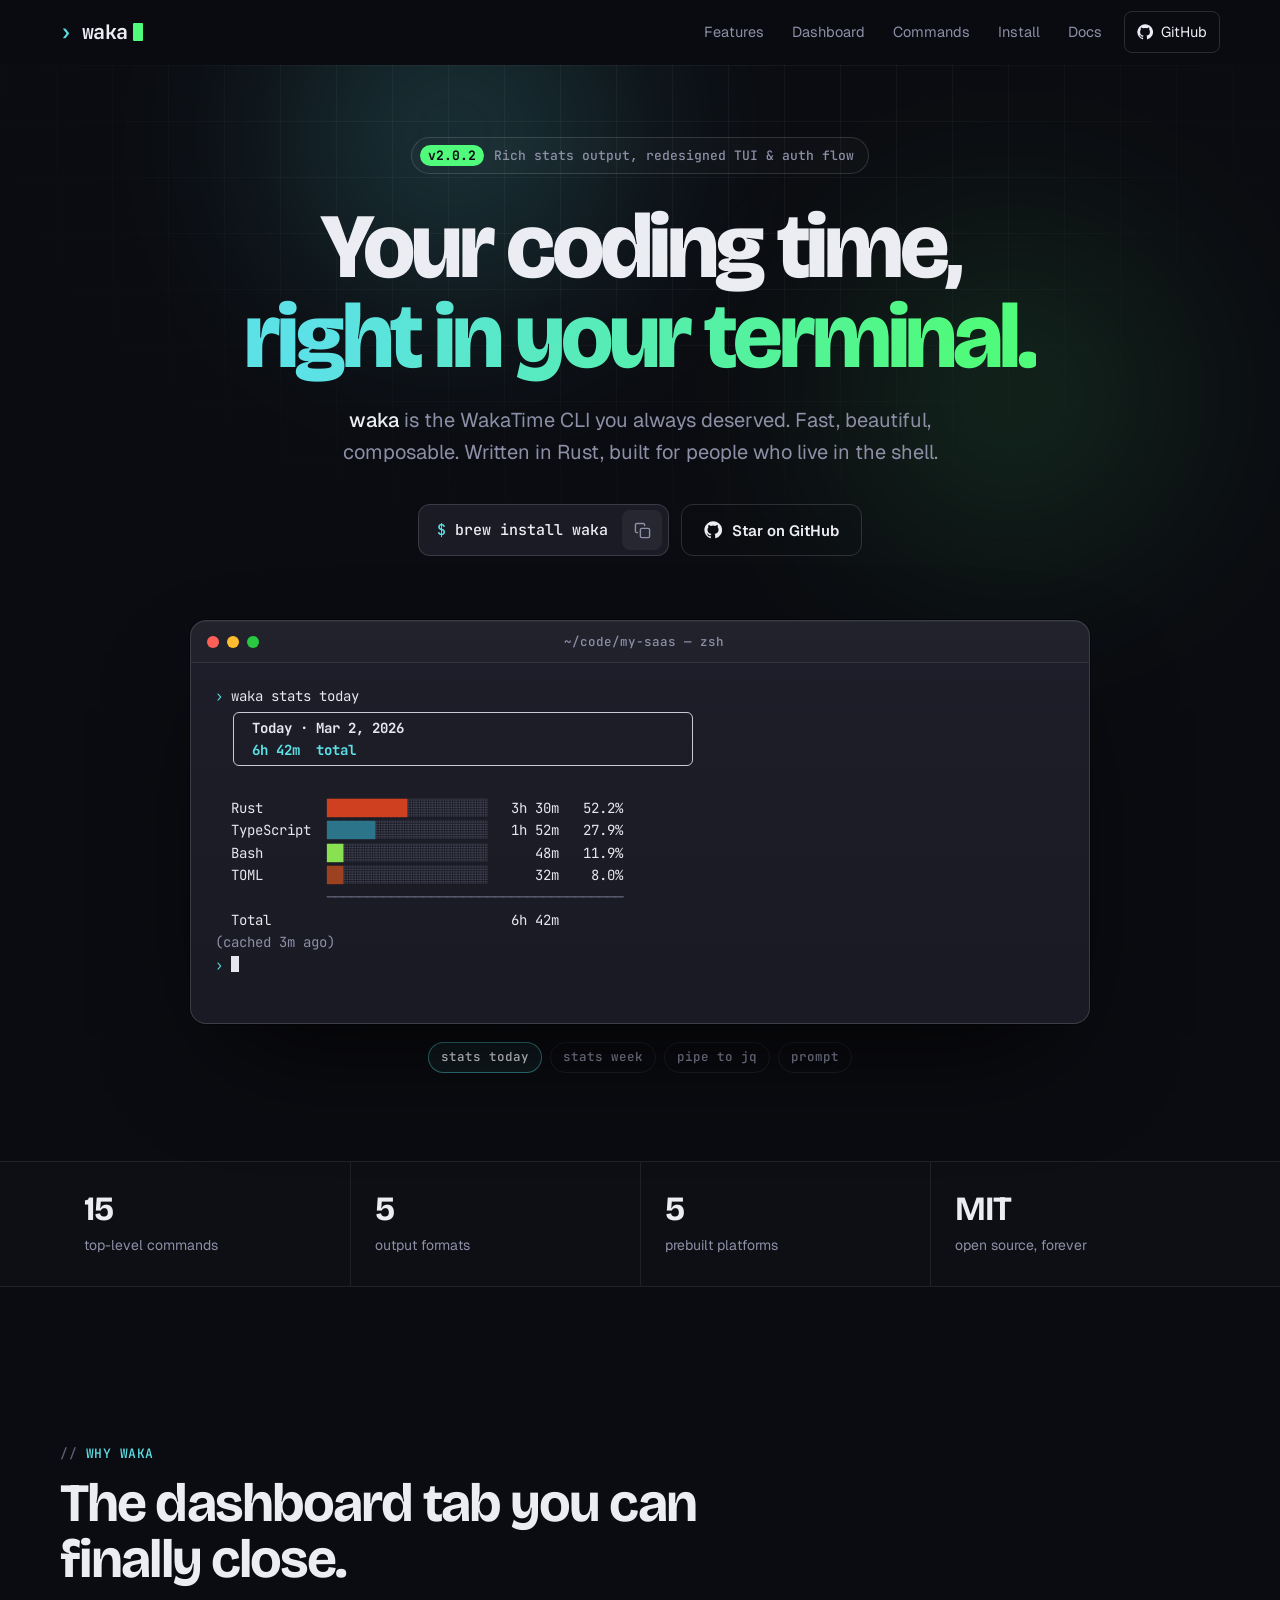
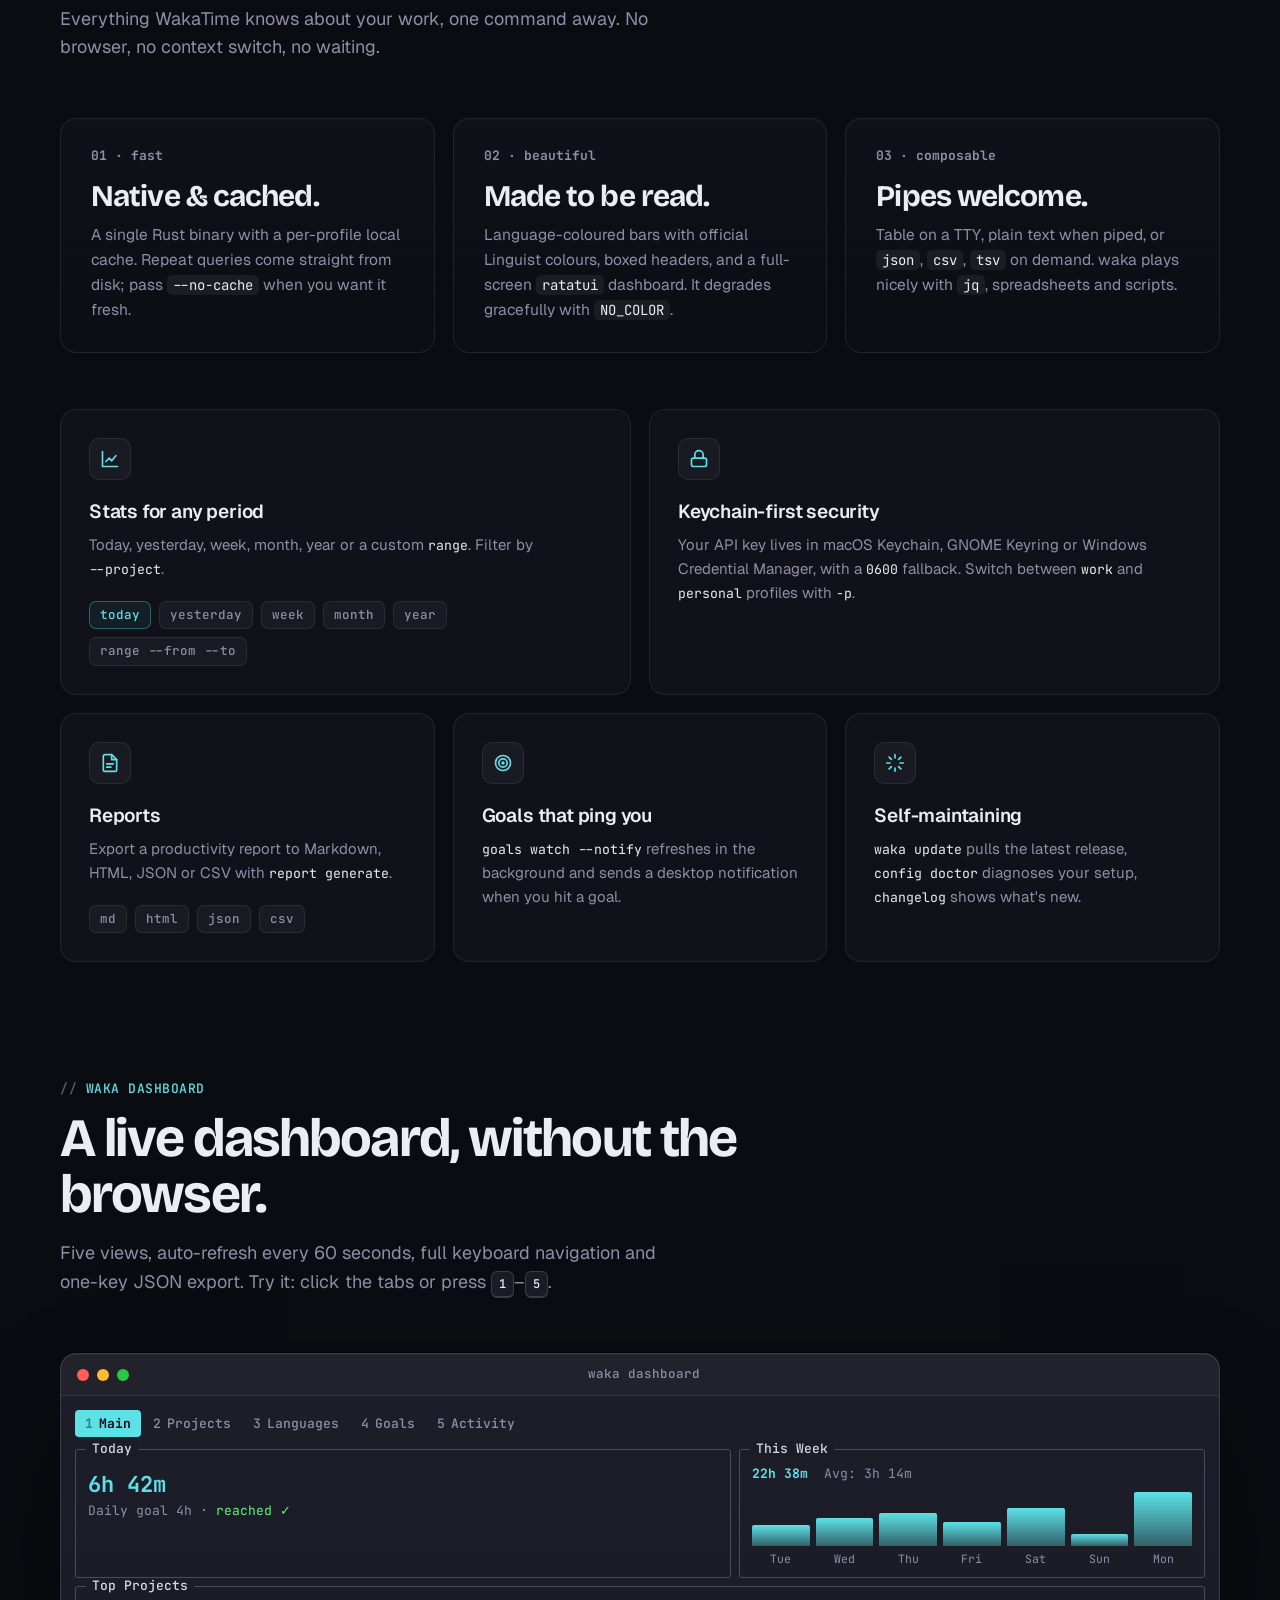
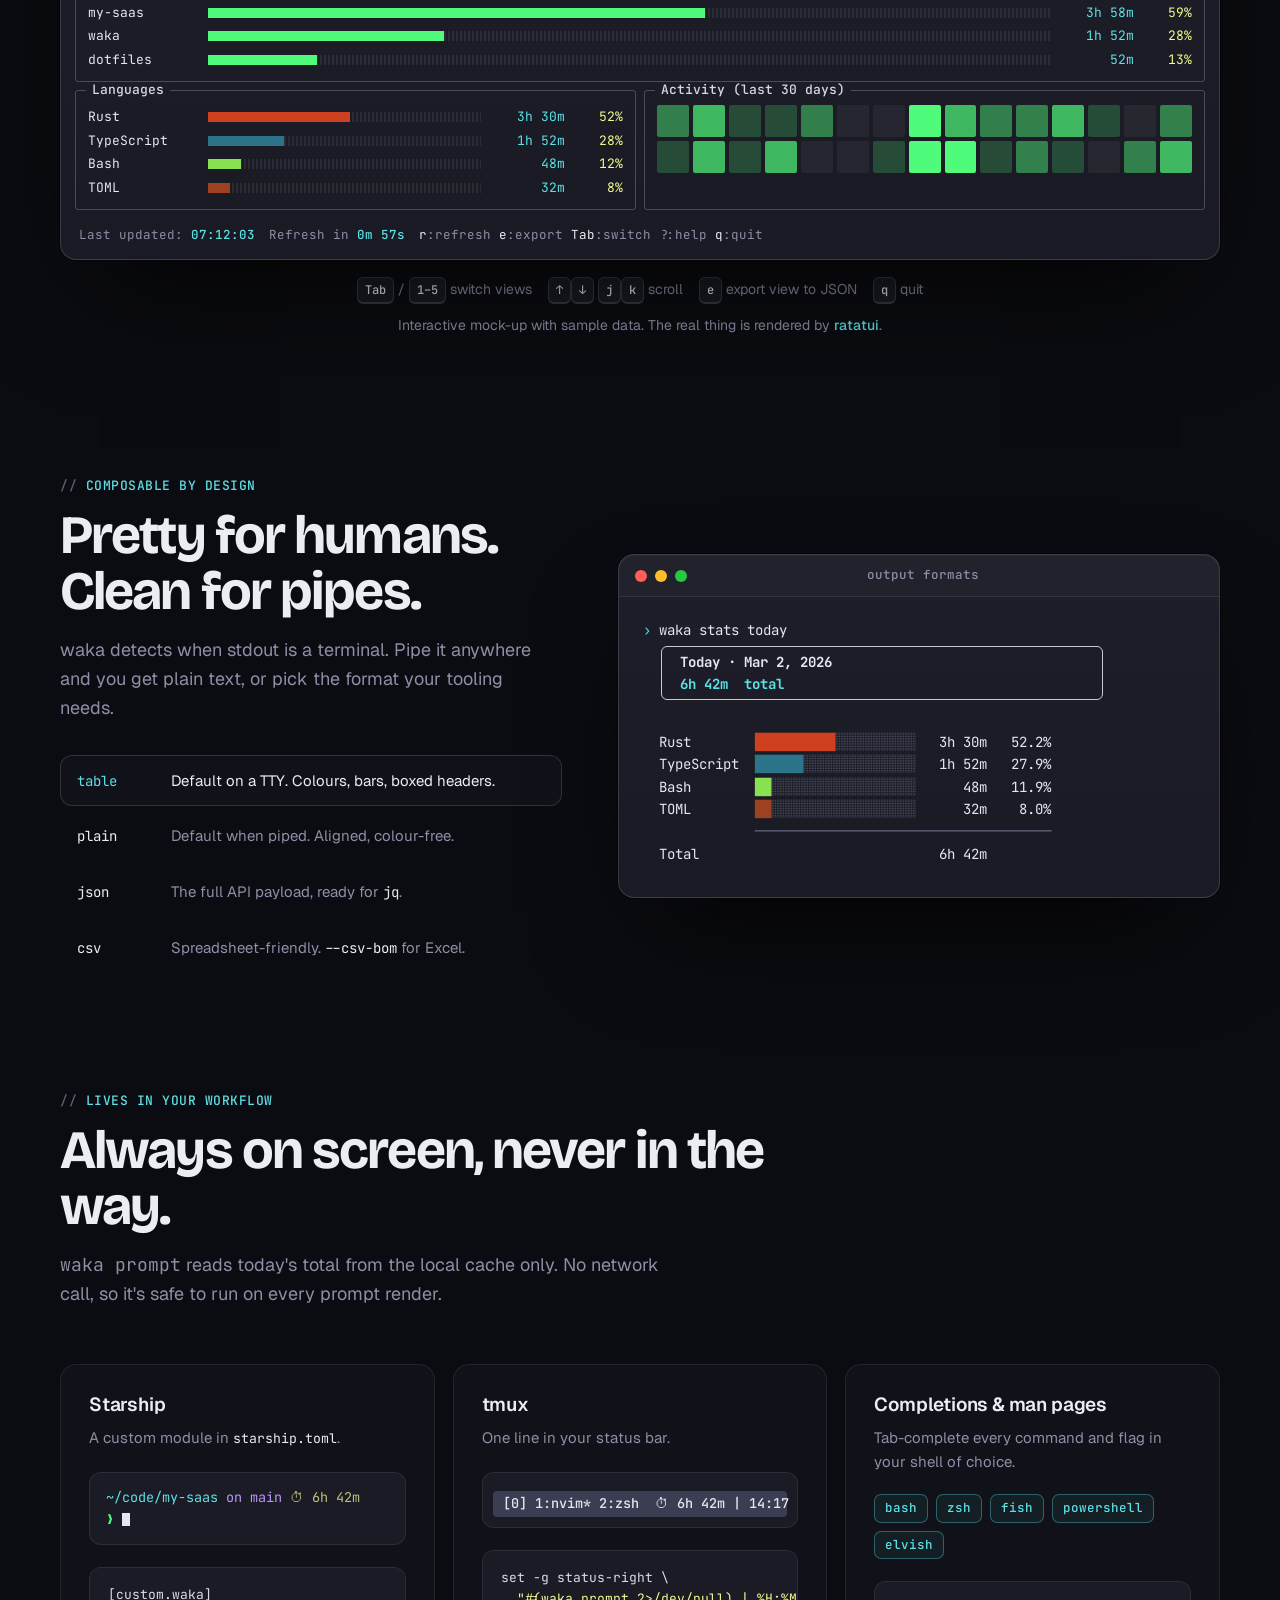
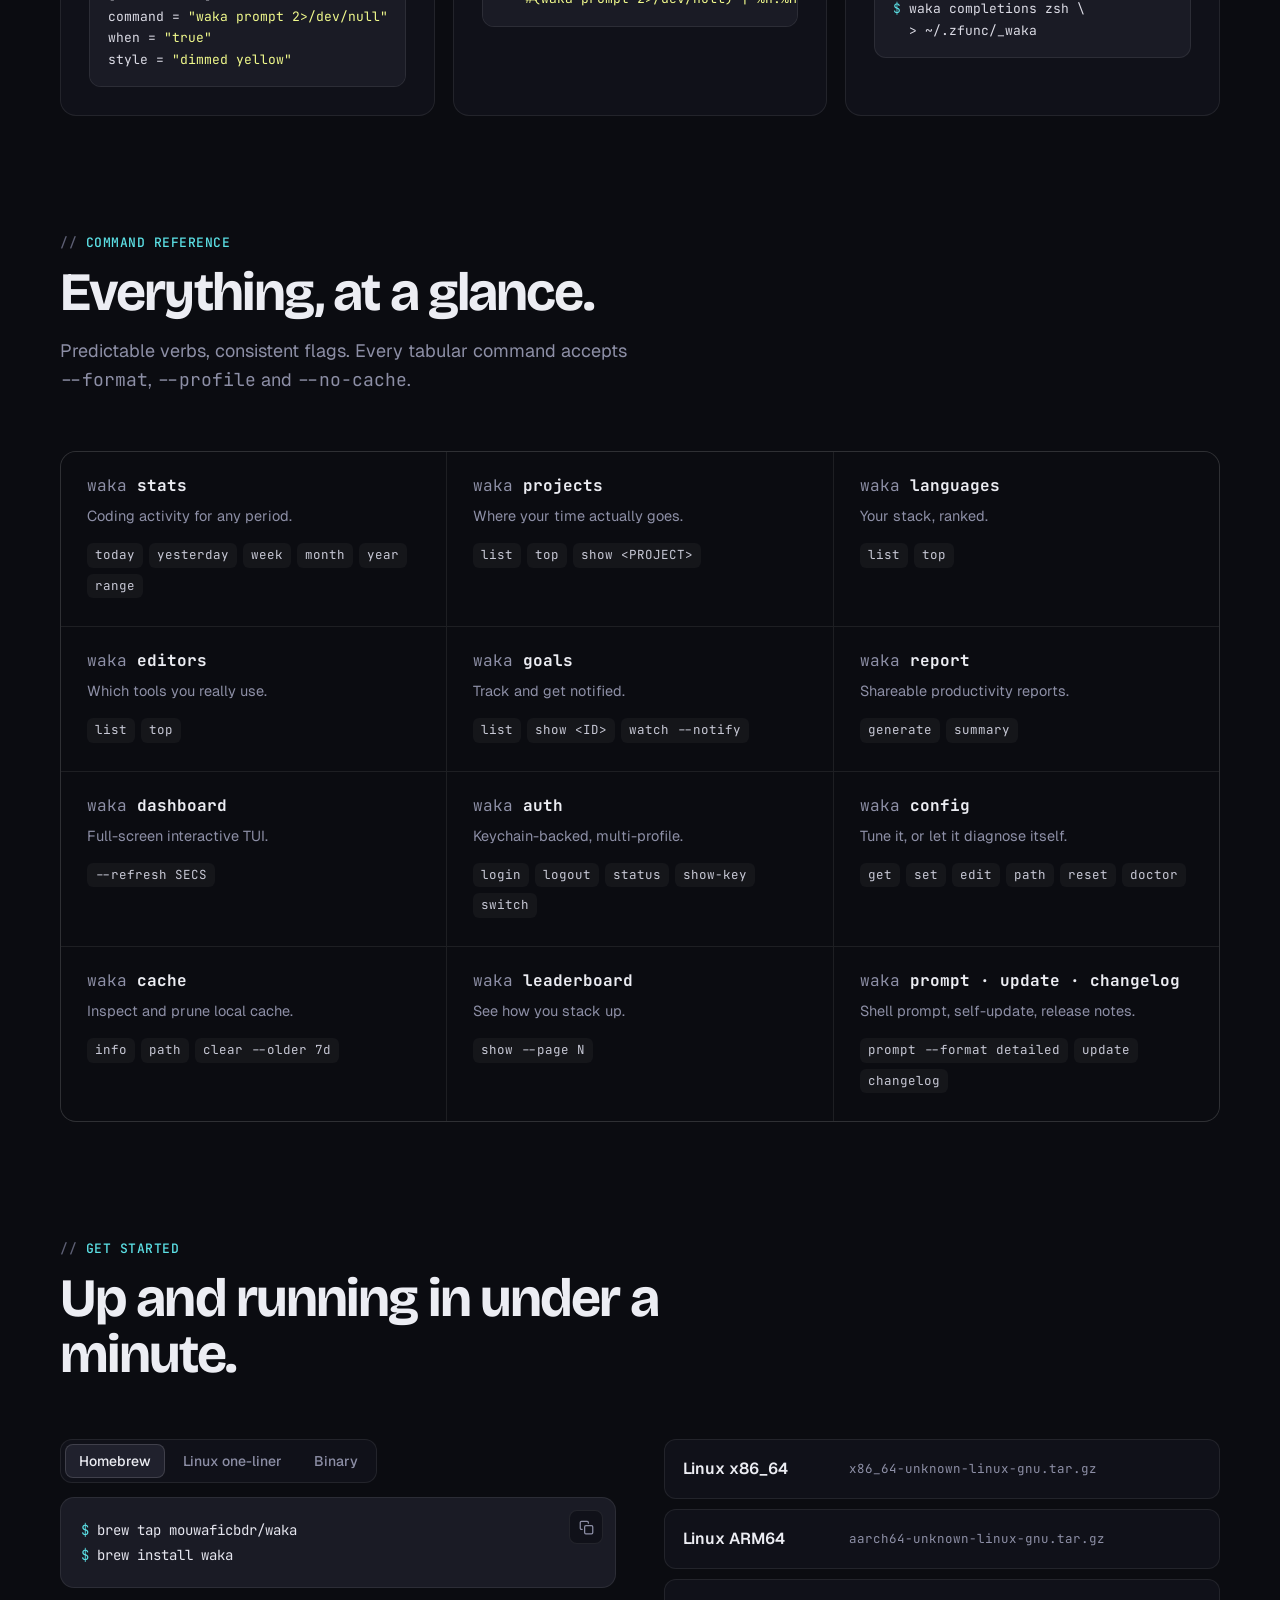
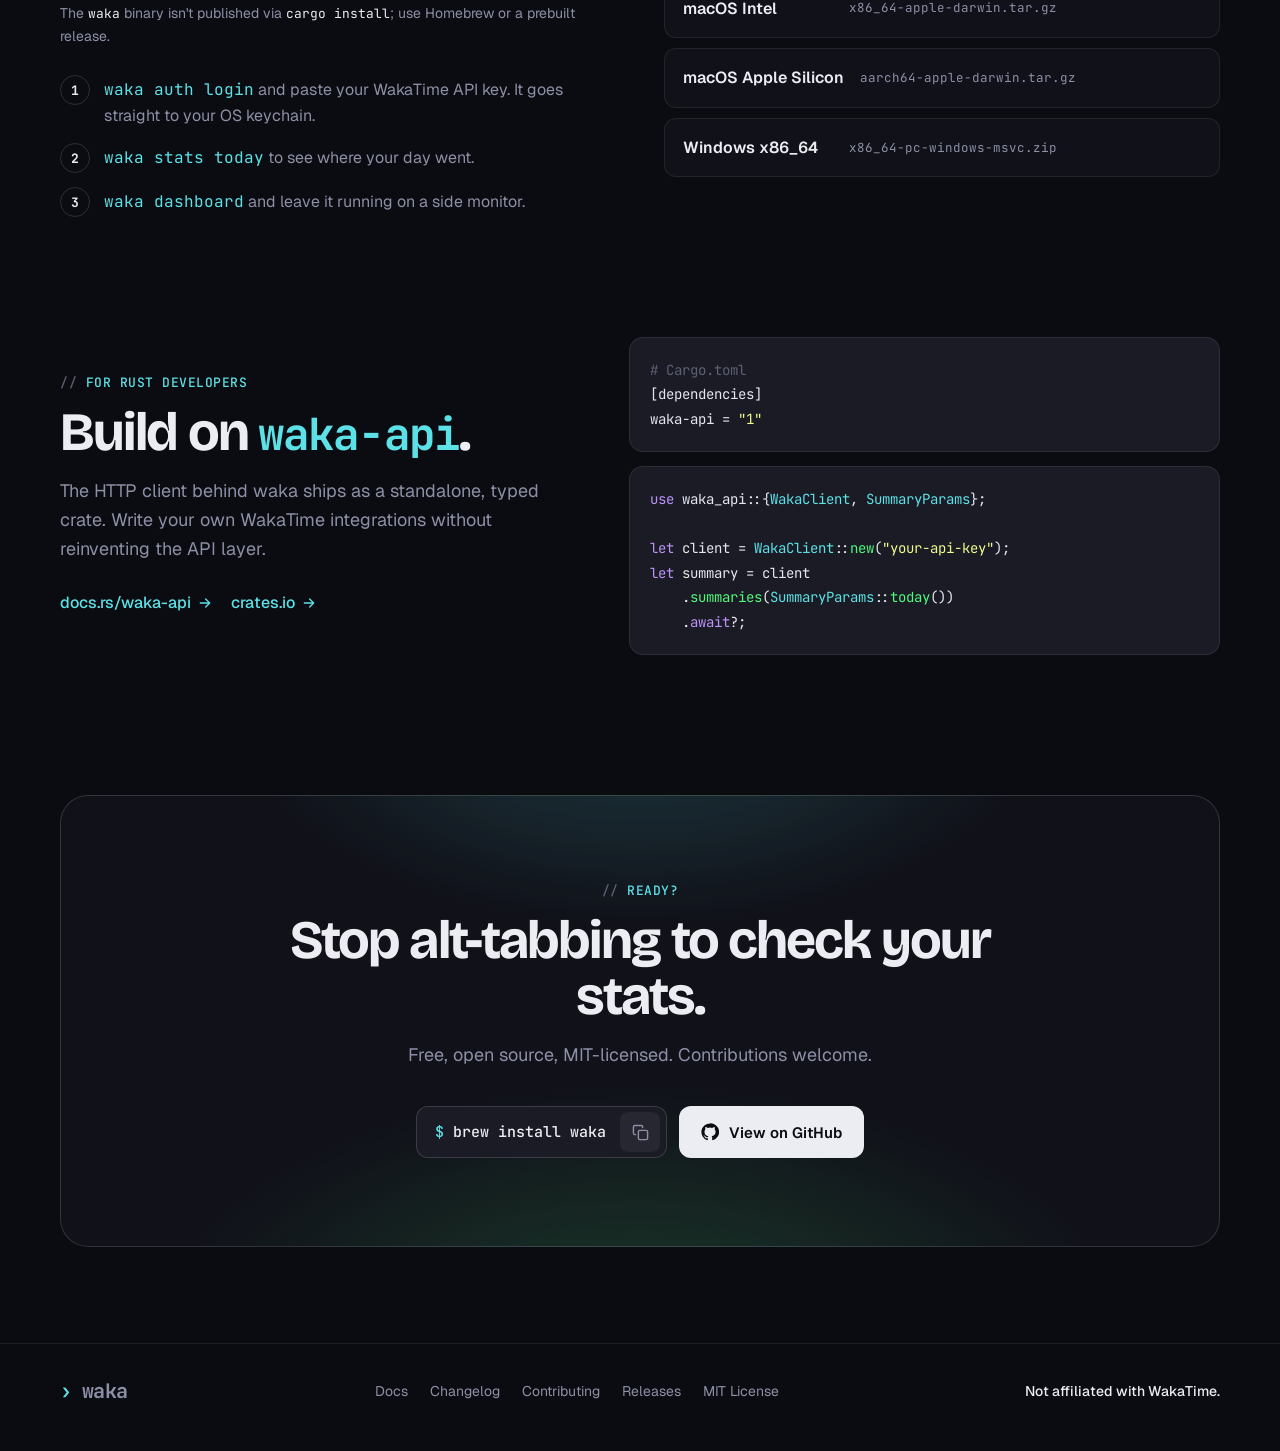
==== commit 9014b863: "Merge bc4c87ad1209834fd47a57c13ba9c22b5629321c into 4402b72de31a6cdca053956f8e6d7205b21237a8" ====
--- a/site/index.html
+++ b/site/index.html
@@ -23,6 +23,7 @@
 <link href="https://fonts.googleapis.com/css2?family=Bricolage+Grotesque:opsz,wght@12..96,500;12..96,700;12..96,800&family=Geist:wght@400;500;600&family=JetBrains+Mono:wght@400;500;700&display=swap" rel="stylesheet">
 <style>
 :root {
+  color-scheme: dark;
   --bg: #0b0c11;
   --bg-2: #101119;
   --panel: #1a1b25;
@@ -176,7 +177,7 @@
 .term-bar .dot:nth-child(1) { background: #ff5f57; }
 .term-bar .dot:nth-child(2) { background: #febc2e; }
 .term-bar .dot:nth-child(3) { background: #28c840; }
-.term-title { flex: 1; text-align: center; font: 500 12.5px/1 var(--mono); color: var(--dim); margin-right: 52px; }
+.term-title { flex: 1; text-align: center; font: 500 12.5px/1 var(--mono); color: var(--muted); margin-right: 52px; }
 .term-body {
   font: 400 14px/1.6 var(--mono); padding: 22px 24px 26px; color: #e6e6ef;
   white-space: pre; overflow-x: auto;
@@ -201,8 +202,8 @@
 }
 .scene-tabs { display: flex; justify-content: center; gap: 8px; margin-top: 18px; flex-wrap: wrap; }
 .scene-tabs button {
-  font: 500 12.5px/1 var(--mono); color: var(--dim); background: none; border: 1px solid var(--line);
-  padding: 8px 12px; border-radius: 999px; cursor: pointer; transition: all .2s;
+  font: 500 12.5px/1 var(--mono); color: var(--muted); background: none; border: 1px solid var(--line);
+  padding: 8px 12px; border-radius: 999px; cursor: pointer; transition: color .2s, border-color .2s, background .2s;
 }
 .scene-tabs button:hover { color: var(--muted); }
 .scene-tabs button[aria-pressed="true"] { color: var(--text); border-color: rgba(92,225,230,.5); background: rgba(92,225,230,.07); }
@@ -236,17 +237,10 @@
   background: linear-gradient(180deg, var(--bg-2), rgba(16,17,25,.4));
   border: 1px solid var(--line); overflow: hidden;
 }
-.pillar .k { font: 700 13px/1 var(--mono); color: var(--dim); }
+.pillar .k { font: 700 13px/1 var(--mono); color: var(--muted); }
 .pillar h3 { font: 700 30px/1.1 var(--display); letter-spacing: -.03em; margin: 18px 0 10px; }
 .pillar p { color: var(--muted); margin: 0; font-size: 15.5px; }
 .pillar code { font-size: .9em; color: var(--text); background: rgba(255,255,255,.06); padding: 1px 6px; border-radius: 5px; }
-.pillar::after {
-  content: ""; position: absolute; inset: auto -40% -60% auto; width: 260px; height: 260px; border-radius: 50%;
-  filter: blur(60px); opacity: .18;
-}
-.pillar:nth-child(1)::after { background: var(--cyan); }
-.pillar:nth-child(2)::after { background: var(--green); }
-.pillar:nth-child(3)::after { background: var(--purple); }
 @media (max-width: 860px) { .pillars { grid-template-columns: 1fr; } }
 
 /* Bento features */
@@ -286,7 +280,7 @@
 .tui-tabs button {
   font: 500 13px/1 var(--mono); background: none; border: 0; color: var(--muted); padding: 7px 10px; cursor: pointer; border-radius: 4px;
 }
-.tui-tabs button .kn { color: var(--dim); margin-right: 6px; }
+.tui-tabs button .kn { color: var(--muted); margin-right: 6px; }
 .tui-tabs button[aria-selected="true"] { color: var(--bg); background: var(--cyan); font-weight: 700; }
 .tui-tabs button[aria-selected="true"] .kn { color: rgba(0,0,0,.45); }
 .tui-grid { display: grid; grid-template-columns: repeat(12, 1fr); gap: 8px; }
@@ -334,7 +328,7 @@
 .fmt-list button {
   width: 100%; text-align: left; display: grid; grid-template-columns: 80px 1fr; gap: 14px; align-items: baseline;
   padding: 14px 16px; border-radius: 12px; border: 1px solid transparent; background: none; color: var(--muted);
-  font: 400 15px/1.45 var(--body); cursor: pointer; transition: all .2s;
+  font: 400 15px/1.45 var(--body); cursor: pointer; transition: color .2s, border-color .2s, background .2s;
 }
 .fmt-list button code { color: var(--text); font-size: 14px; }
 .fmt-list button:hover { background: rgba(255,255,255,.025); }
@@ -359,8 +353,8 @@
 @media (max-width: 600px) { .cmd-grid { grid-template-columns: 1fr; } }
 .cmd { background: var(--bg); padding: 26px 26px 28px; transition: background .25s; }
 .cmd:hover { background: var(--bg-2); }
-.cmd h4 { margin: 0; font: 700 16px/1 var(--mono); }
-.cmd h4 span { color: var(--dim); font-weight: 400; }
+.cmd h3 { margin: 0; font: 700 16px/1 var(--mono); }
+.cmd h3 span { color: var(--muted); font-weight: 400; }
 .cmd p { margin: 10px 0 16px; color: var(--muted); font-size: 14.5px; }
 .cmd ul { list-style: none; padding: 0; margin: 0; display: flex; flex-wrap: wrap; gap: 6px; }
 .cmd li { font: 400 12.5px/1 var(--mono); padding: 6px 8px; border-radius: 6px; background: rgba(255,255,255,.04); color: #c8c9d6; }
@@ -377,7 +371,7 @@
 }
 .code .copy {
   position: absolute; top: 12px; right: 12px; width: 34px; height: 34px; display: grid; place-items: center;
-  border-radius: 8px; border: 1px solid var(--line); background: var(--bg-2); color: var(--muted); cursor: pointer; transition: all .2s;
+  border-radius: 8px; border: 1px solid var(--line); background: var(--bg-2); color: var(--muted); cursor: pointer; transition: color .2s, border-color .2s;
 }
 .code .copy:hover { color: var(--text); }
 .code .copy.ok { color: var(--green); border-color: rgba(80,250,123,.4); }
@@ -420,6 +414,7 @@
 footer .wrap { display: flex; flex-wrap: wrap; gap: 20px 32px; align-items: center; justify-content: space-between; }
 footer nav { display: flex; gap: 22px; flex-wrap: wrap; }
 footer a:hover { color: var(--text); }
+footer .disclaimer { color: var(--text); font-weight: 500; }
 
 /* Grid children must be allowed to shrink below their <pre> content width. */
 .split > *, .crate > *, .install > *, .integ > *, .bento > *, .pillars > *, .tui-grid > * { min-width: 0; }
@@ -433,9 +428,17 @@
   .caret, .logo .cur { animation: none; }
 }
 .sr { position: absolute; width: 1px; height: 1px; overflow: hidden; clip: rect(0 0 0 0); white-space: nowrap; }
+.skip-link {
+  position: absolute; top: -48px; left: 12px; z-index: 100;
+  background: var(--text); color: var(--bg); font: 600 14px/1 var(--body);
+  padding: 10px 16px; border-radius: 8px; transition: top .2s;
+}
+.skip-link:focus { top: 12px; }
 </style>
 </head>
 <body>
+
+<a class="skip-link" href="#top">Skip to content</a>
 
 <svg width="0" height="0" style="position:absolute" aria-hidden="true">
   <symbol id="i-copy" viewBox="0 0 24 24" fill="none" stroke="currentColor" stroke-width="2" stroke-linecap="round" stroke-linejoin="round"><rect x="9" y="9" width="13" height="13" rx="2"/><path d="M5 15H4a2 2 0 0 1-2-2V4a2 2 0 0 1 2-2h9a2 2 0 0 1 2 2v1"/></symbol>
@@ -453,7 +456,7 @@
       <a href="#commands">Commands</a>
       <a href="#install">Install</a>
       <a href="docs/">Docs</a>
-      <a class="gh" href="https://github.com/mouwaficbdr/waka"><svg><use href="#i-gh"/></svg>GitHub</a>
+      <a class="gh" href="https://github.com/mouwaficbdr/waka"><svg aria-hidden="true"><use href="#i-gh"/></svg>GitHub</a>
     </nav>
   </div>
 </header>
@@ -472,9 +475,9 @@
       <div class="cta-row">
         <button class="copy-cmd" data-copy="brew tap mouwaficbdr/waka && brew install waka" aria-label="Copy Homebrew install command">
           <span class="t"><span class="p">$</span> brew install waka</span>
-          <span class="ic"><svg><use href="#i-copy"/></svg></span>
+          <span class="ic"><svg aria-hidden="true"><use href="#i-copy"/></svg></span>
         </button>
-        <a class="btn btn-ghost" href="https://github.com/mouwaficbdr/waka"><svg><use href="#i-gh"/></svg>Star on GitHub</a>
+        <a class="btn btn-ghost" href="https://github.com/mouwaficbdr/waka"><svg aria-hidden="true"><use href="#i-gh"/></svg>Star on GitHub</a>
       </div>
     </div>
 
@@ -524,29 +527,29 @@
 
     <div class="bento">
       <article class="card w3 reveal">
-        <div class="ico"><svg viewBox="0 0 24 24" fill="none" stroke="currentColor" stroke-width="2" stroke-linecap="round"><path d="M3 3v18h18"/><path d="M7 15l4-4 3 3 5-6"/></svg></div>
+        <div class="ico"><svg aria-hidden="true" viewBox="0 0 24 24" fill="none" stroke="currentColor" stroke-width="2" stroke-linecap="round"><path d="M3 3v18h18"/><path d="M7 15l4-4 3 3 5-6"/></svg></div>
         <h3>Stats for any period</h3>
         <p>Today, yesterday, week, month, year or a custom <code>range</code>. Filter by <code>--project</code>.</p>
         <div class="chips"><span class="chip on">today</span><span class="chip">yesterday</span><span class="chip">week</span><span class="chip">month</span><span class="chip">year</span><span class="chip">range --from --to</span></div>
       </article>
       <article class="card w3 reveal">
-        <div class="ico"><svg viewBox="0 0 24 24" fill="none" stroke="currentColor" stroke-width="2" stroke-linecap="round" stroke-linejoin="round"><rect x="3" y="11" width="18" height="10" rx="2"/><path d="M7 11V7a5 5 0 0 1 10 0v4"/></svg></div>
+        <div class="ico"><svg aria-hidden="true" viewBox="0 0 24 24" fill="none" stroke="currentColor" stroke-width="2" stroke-linecap="round" stroke-linejoin="round"><rect x="3" y="11" width="18" height="10" rx="2"/><path d="M7 11V7a5 5 0 0 1 10 0v4"/></svg></div>
         <h3>Keychain-first security</h3>
         <p>Your API key lives in macOS Keychain, GNOME Keyring or Windows Credential Manager, with a <code>0600</code> fallback. Switch between <code>work</code> and <code>personal</code> profiles with <code>-p</code>.</p>
       </article>
       <article class="card reveal">
-        <div class="ico"><svg viewBox="0 0 24 24" fill="none" stroke="currentColor" stroke-width="2" stroke-linecap="round" stroke-linejoin="round"><path d="M14 2H6a2 2 0 0 0-2 2v16a2 2 0 0 0 2 2h12a2 2 0 0 0 2-2V8z"/><path d="M14 2v6h6M8 13h8M8 17h5"/></svg></div>
+        <div class="ico"><svg aria-hidden="true" viewBox="0 0 24 24" fill="none" stroke="currentColor" stroke-width="2" stroke-linecap="round" stroke-linejoin="round"><path d="M14 2H6a2 2 0 0 0-2 2v16a2 2 0 0 0 2 2h12a2 2 0 0 0 2-2V8z"/><path d="M14 2v6h6M8 13h8M8 17h5"/></svg></div>
         <h3>Reports</h3>
         <p>Export a productivity report to Markdown, HTML, JSON or CSV with <code>report generate</code>.</p>
         <div class="chips"><span class="chip">md</span><span class="chip">html</span><span class="chip">json</span><span class="chip">csv</span></div>
       </article>
       <article class="card reveal">
-        <div class="ico"><svg viewBox="0 0 24 24" fill="none" stroke="currentColor" stroke-width="2" stroke-linecap="round" stroke-linejoin="round"><circle cx="12" cy="12" r="9"/><circle cx="12" cy="12" r="5"/><circle cx="12" cy="12" r="1"/></svg></div>
+        <div class="ico"><svg aria-hidden="true" viewBox="0 0 24 24" fill="none" stroke="currentColor" stroke-width="2" stroke-linecap="round" stroke-linejoin="round"><circle cx="12" cy="12" r="9"/><circle cx="12" cy="12" r="5"/><circle cx="12" cy="12" r="1"/></svg></div>
         <h3>Goals that ping you</h3>
         <p><code>goals watch --notify</code> refreshes in the background and sends a desktop notification when you hit a goal.</p>
       </article>
       <article class="card reveal">
-        <div class="ico"><svg viewBox="0 0 24 24" fill="none" stroke="currentColor" stroke-width="2" stroke-linecap="round" stroke-linejoin="round"><path d="M12 2v4M12 18v4M4.9 4.9l2.8 2.8M16.3 16.3l2.8 2.8M2 12h4M18 12h4M4.9 19.1l2.8-2.8M16.3 7.7l2.8-2.8"/></svg></div>
+        <div class="ico"><svg aria-hidden="true" viewBox="0 0 24 24" fill="none" stroke="currentColor" stroke-width="2" stroke-linecap="round" stroke-linejoin="round"><path d="M12 2v4M12 18v4M4.9 4.9l2.8 2.8M16.3 16.3l2.8 2.8M2 12h4M18 12h4M4.9 19.1l2.8-2.8M16.3 7.7l2.8-2.8"/></svg></div>
         <h3>Self-maintaining</h3>
         <p><code>waka update</code> pulls the latest release, <code>config doctor</code> diagnoses your setup, <code>changelog</code> shows what's new.</p>
       </article>
@@ -566,11 +569,11 @@
         <div class="term-bar"><span class="dot"></span><span class="dot"></span><span class="dot"></span><span class="term-title">waka dashboard</span></div>
         <div class="term-body">
           <div class="tui-tabs" role="tablist" aria-label="Dashboard views">
-            <button role="tab" aria-selected="true" data-view="0"><span class="kn">1</span>Main</button>
-            <button role="tab" aria-selected="false" data-view="1"><span class="kn">2</span>Projects</button>
-            <button role="tab" aria-selected="false" data-view="2"><span class="kn">3</span>Languages</button>
-            <button role="tab" aria-selected="false" data-view="3"><span class="kn">4</span>Goals</button>
-            <button role="tab" aria-selected="false" data-view="4"><span class="kn">5</span>Activity</button>
+            <button role="tab" aria-selected="true" tabindex="0" data-view="0"><span class="kn">1</span>Main</button>
+            <button role="tab" aria-selected="false" tabindex="-1" data-view="1"><span class="kn">2</span>Projects</button>
+            <button role="tab" aria-selected="false" tabindex="-1" data-view="2"><span class="kn">3</span>Languages</button>
+            <button role="tab" aria-selected="false" tabindex="-1" data-view="3"><span class="kn">4</span>Goals</button>
+            <button role="tab" aria-selected="false" tabindex="-1" data-view="4"><span class="kn">5</span>Activity</button>
           </div>
 
           <!-- Main -->
@@ -716,18 +719,18 @@
     <h2 class="reveal">Everything, at a glance.</h2>
     <p class="sec-lede reveal">Predictable verbs, consistent flags. Every tabular command accepts <code>--format</code>, <code>--profile</code> and <code>--no-cache</code>.</p>
     <div class="cmd-grid reveal">
-      <div class="cmd"><h4><span>waka</span> stats</h4><p>Coding activity for any period.</p><ul><li>today</li><li>yesterday</li><li>week</li><li>month</li><li>year</li><li>range</li></ul></div>
-      <div class="cmd"><h4><span>waka</span> projects</h4><p>Where your time actually goes.</p><ul><li>list</li><li>top</li><li>show &lt;PROJECT&gt;</li></ul></div>
-      <div class="cmd"><h4><span>waka</span> languages</h4><p>Your stack, ranked.</p><ul><li>list</li><li>top</li></ul></div>
-      <div class="cmd"><h4><span>waka</span> editors</h4><p>Which tools you really use.</p><ul><li>list</li><li>top</li></ul></div>
-      <div class="cmd"><h4><span>waka</span> goals</h4><p>Track and get notified.</p><ul><li>list</li><li>show &lt;ID&gt;</li><li>watch --notify</li></ul></div>
-      <div class="cmd"><h4><span>waka</span> report</h4><p>Shareable productivity reports.</p><ul><li>generate</li><li>summary</li></ul></div>
-      <div class="cmd"><h4><span>waka</span> dashboard</h4><p>Full-screen interactive TUI.</p><ul><li>--refresh SECS</li></ul></div>
-      <div class="cmd"><h4><span>waka</span> auth</h4><p>Keychain-backed, multi-profile.</p><ul><li>login</li><li>logout</li><li>status</li><li>show-key</li><li>switch</li></ul></div>
-      <div class="cmd"><h4><span>waka</span> config</h4><p>Tune it, or let it diagnose itself.</p><ul><li>get</li><li>set</li><li>edit</li><li>path</li><li>reset</li><li>doctor</li></ul></div>
-      <div class="cmd"><h4><span>waka</span> cache</h4><p>Inspect and prune local cache.</p><ul><li>info</li><li>path</li><li>clear --older 7d</li></ul></div>
-      <div class="cmd"><h4><span>waka</span> leaderboard</h4><p>See how you stack up.</p><ul><li>show --page N</li></ul></div>
-      <div class="cmd"><h4><span>waka</span> prompt · update · changelog</h4><p>Shell prompt, self-update, release notes.</p><ul><li>prompt --format detailed</li><li>update</li><li>changelog</li></ul></div>
+      <div class="cmd"><h3><span>waka</span> stats</h3><p>Coding activity for any period.</p><ul><li>today</li><li>yesterday</li><li>week</li><li>month</li><li>year</li><li>range</li></ul></div>
+      <div class="cmd"><h3><span>waka</span> projects</h3><p>Where your time actually goes.</p><ul><li>list</li><li>top</li><li>show &lt;PROJECT&gt;</li></ul></div>
+      <div class="cmd"><h3><span>waka</span> languages</h3><p>Your stack, ranked.</p><ul><li>list</li><li>top</li></ul></div>
+      <div class="cmd"><h3><span>waka</span> editors</h3><p>Which tools you really use.</p><ul><li>list</li><li>top</li></ul></div>
+      <div class="cmd"><h3><span>waka</span> goals</h3><p>Track and get notified.</p><ul><li>list</li><li>show &lt;ID&gt;</li><li>watch --notify</li></ul></div>
+      <div class="cmd"><h3><span>waka</span> report</h3><p>Shareable productivity reports.</p><ul><li>generate</li><li>summary</li></ul></div>
+      <div class="cmd"><h3><span>waka</span> dashboard</h3><p>Full-screen interactive TUI.</p><ul><li>--refresh SECS</li></ul></div>
+      <div class="cmd"><h3><span>waka</span> auth</h3><p>Keychain-backed, multi-profile.</p><ul><li>login</li><li>logout</li><li>status</li><li>show-key</li><li>switch</li></ul></div>
+      <div class="cmd"><h3><span>waka</span> config</h3><p>Tune it, or let it diagnose itself.</p><ul><li>get</li><li>set</li><li>edit</li><li>path</li><li>reset</li><li>doctor</li></ul></div>
+      <div class="cmd"><h3><span>waka</span> cache</h3><p>Inspect and prune local cache.</p><ul><li>info</li><li>path</li><li>clear --older 7d</li></ul></div>
+      <div class="cmd"><h3><span>waka</span> leaderboard</h3><p>See how you stack up.</p><ul><li>show --page N</li></ul></div>
+      <div class="cmd"><h3><span>waka</span> prompt · update · changelog</h3><p>Shell prompt, self-update, release notes.</p><ul><li>prompt --format detailed</li><li>update</li><li>changelog</li></ul></div>
     </div>
   </div>
 </section>
@@ -745,11 +748,11 @@
           <button role="tab" aria-selected="false" data-tab="bin">Binary</button>
         </div>
         <div class="code" data-pane="brew"><span class="c-cy">$</span> brew tap mouwaficbdr/waka
-<span class="c-cy">$</span> brew install waka<button class="copy" data-copy="brew tap mouwaficbdr/waka && brew install waka" aria-label="Copy"><svg><use href="#i-copy"/></svg></button></div>
+<span class="c-cy">$</span> brew install waka<button class="copy" data-copy="brew tap mouwaficbdr/waka && brew install waka" aria-label="Copy Homebrew install command"><svg aria-hidden="true"><use href="#i-copy"/></svg></button></div>
         <div class="code" data-pane="linux" hidden><span class="c-cy">$</span> curl -sSfL https://github.com/mouwaficbdr/waka/releases/latest/download/waka-v2.0.2-x86_64-unknown-linux-gnu.tar.gz \
-    | tar -xz && sudo mv waka /usr/local/bin/<button class="copy" data-copy="curl -sSfL https://github.com/mouwaficbdr/waka/releases/latest/download/waka-v2.0.2-x86_64-unknown-linux-gnu.tar.gz | tar -xz && sudo mv waka /usr/local/bin/" aria-label="Copy"><svg><use href="#i-copy"/></svg></button></div>
+    | tar -xz && sudo mv waka /usr/local/bin/<button class="copy" data-copy="curl -sSfL https://github.com/mouwaficbdr/waka/releases/latest/download/waka-v2.0.2-x86_64-unknown-linux-gnu.tar.gz | tar -xz && sudo mv waka /usr/local/bin/" aria-label="Copy Linux install command"><svg aria-hidden="true"><use href="#i-copy"/></svg></button></div>
         <div class="code" data-pane="bin" hidden><span class="c-di"># Grab the archive for your platform from</span>
-<span class="c-cy">https://github.com/mouwaficbdr/waka/releases/latest</span><button class="copy" data-copy="https://github.com/mouwaficbdr/waka/releases/latest" aria-label="Copy"><svg><use href="#i-copy"/></svg></button></div>
+<span class="c-cy">https://github.com/mouwaficbdr/waka/releases/latest</span><button class="copy" data-copy="https://github.com/mouwaficbdr/waka/releases/latest" aria-label="Copy releases page link"><svg aria-hidden="true"><use href="#i-copy"/></svg></button></div>
         <p class="note">The <code>waka</code> binary isn't published via <code>cargo install</code>; use Homebrew or a prebuilt release.</p>
 
         <ol class="steps">
@@ -777,8 +780,8 @@
       <h2 class="reveal">Build on <code style="font-family:var(--mono);font-size:.82em;color:var(--cyan)">waka-api</code>.</h2>
       <p class="sec-lede reveal">The HTTP client behind waka ships as a standalone, typed crate. Write your own WakaTime integrations without reinventing the API layer.</p>
       <div class="links-row reveal">
-        <a class="arrow-link" href="https://docs.rs/waka-api">docs.rs/waka-api <svg width="16" height="16"><use href="#i-arrow"/></svg></a>
-        <a class="arrow-link" href="https://crates.io/crates/waka-api">crates.io <svg width="16" height="16"><use href="#i-arrow"/></svg></a>
+        <a class="arrow-link" href="https://docs.rs/waka-api">docs.rs/waka-api <svg aria-hidden="true" width="16" height="16"><use href="#i-arrow"/></svg></a>
+        <a class="arrow-link" href="https://crates.io/crates/waka-api">crates.io <svg aria-hidden="true" width="16" height="16"><use href="#i-arrow"/></svg></a>
       </div>
     </div>
     <div class="reveal">
@@ -804,9 +807,9 @@
     <div class="cta-row">
       <button class="copy-cmd" data-copy="brew tap mouwaficbdr/waka && brew install waka" aria-label="Copy Homebrew install command">
         <span class="t"><span class="p">$</span> brew install waka</span>
-        <span class="ic"><svg><use href="#i-copy"/></svg></span>
+        <span class="ic"><svg aria-hidden="true"><use href="#i-copy"/></svg></span>
       </button>
-      <a class="btn btn-primary" href="https://github.com/mouwaficbdr/waka"><svg><use href="#i-gh"/></svg>View on GitHub</a>
+      <a class="btn btn-primary" href="https://github.com/mouwaficbdr/waka"><svg aria-hidden="true"><use href="#i-gh"/></svg>View on GitHub</a>
     </div>
   </div>
 </section>
@@ -822,7 +825,7 @@
       <a href="https://github.com/mouwaficbdr/waka/releases">Releases</a>
       <a href="https://github.com/mouwaficbdr/waka/blob/main/LICENSE">MIT License</a>
     </nav>
-    <span>Not affiliated with WakaTime.</span>
+    <span class="disclaimer">Not affiliated with WakaTime.</span>
   </div>
 </footer>
 
@@ -994,12 +997,26 @@
   const panels = $$('.tui-panel');
   let view = 0;
   function setView(v) {
+    const focusWasInTabs = tuiTabs.includes(document.activeElement);
     view = (v + panels.length) % panels.length;
-    tuiTabs.forEach((t, i) => t.setAttribute('aria-selected', String(i === view)));
+    tuiTabs.forEach((t, i) => {
+      t.setAttribute('aria-selected', String(i === view));
+      t.setAttribute('tabindex', i === view ? '0' : '-1');
+    });
     panels.forEach((p, i) => { p.hidden = i !== view; });
     animatePanel(panels[view]);
+    // Only steal focus if it was already on a tab (keyboard/click tab switch),
+    // never when the view changes from the page-wide 1-5 shortcut elsewhere.
+    if (focusWasInTabs) tuiTabs[view].focus();
   }
   tuiTabs.forEach((t, i) => t.addEventListener('click', () => setView(i)));
+  $('.tui-tabs').addEventListener('keydown', e => {
+    if (!/^Arrow(Left|Right)$|^(Home|End)$/.test(e.key)) return;
+    e.preventDefault();
+    if (e.key === 'Home') setView(0);
+    else if (e.key === 'End') setView(panels.length - 1);
+    else setView(view + (e.key === 'ArrowRight' ? 1 : -1));
+  });
   const dash = $('#dashboard');
   let dashVisible = false;
   new IntersectionObserver(([e]) => {
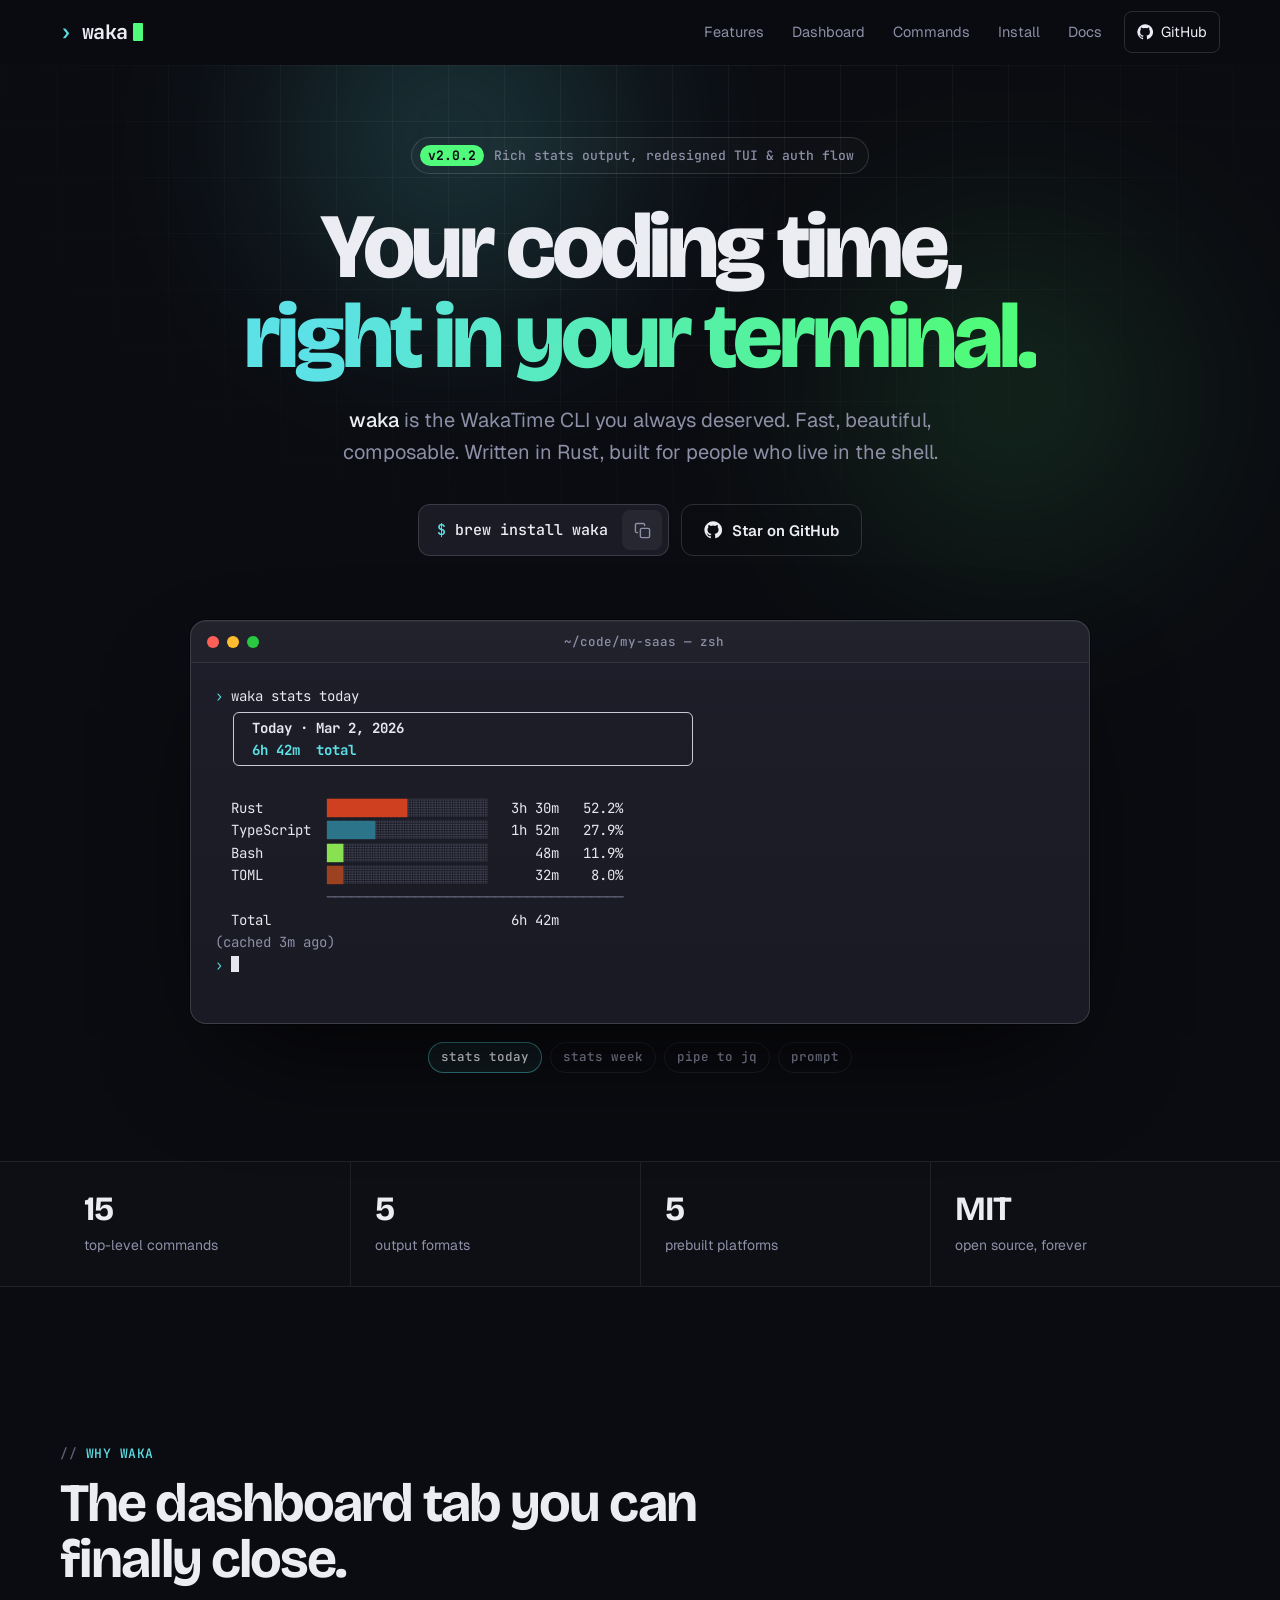
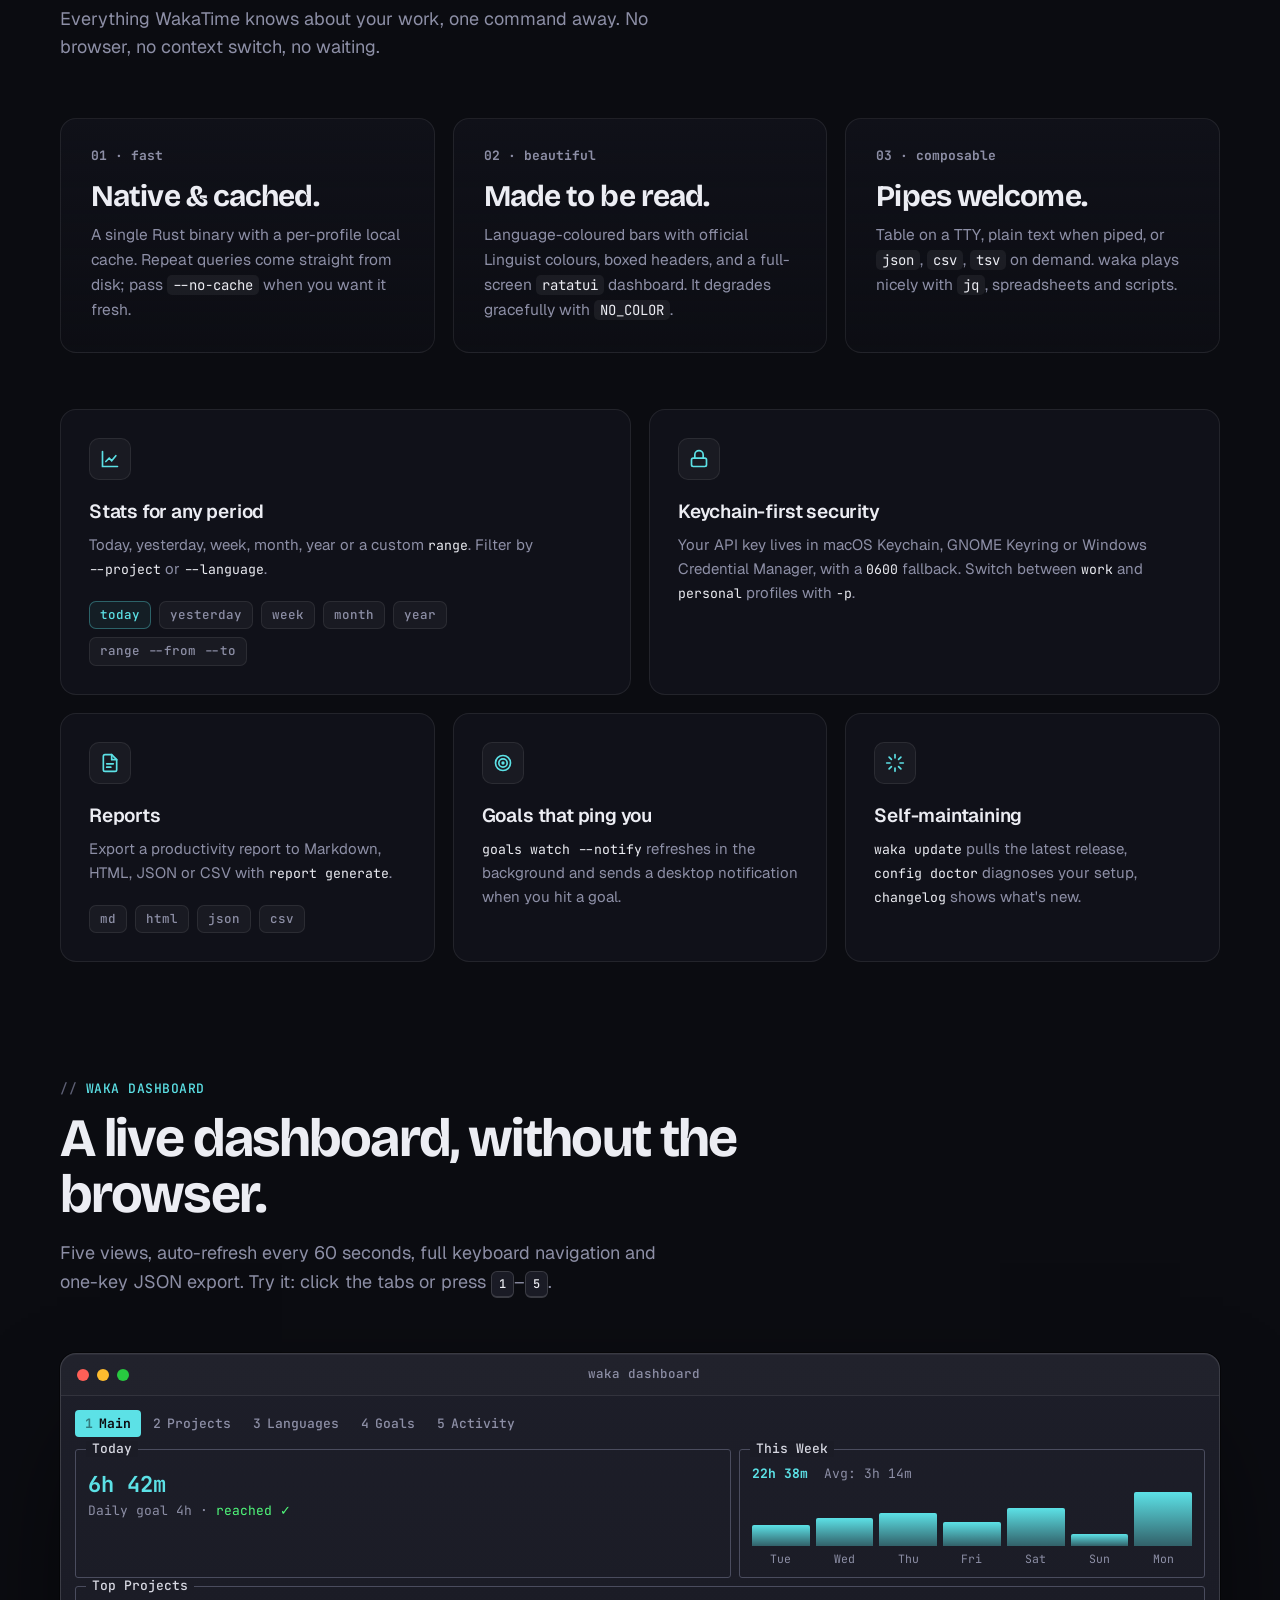
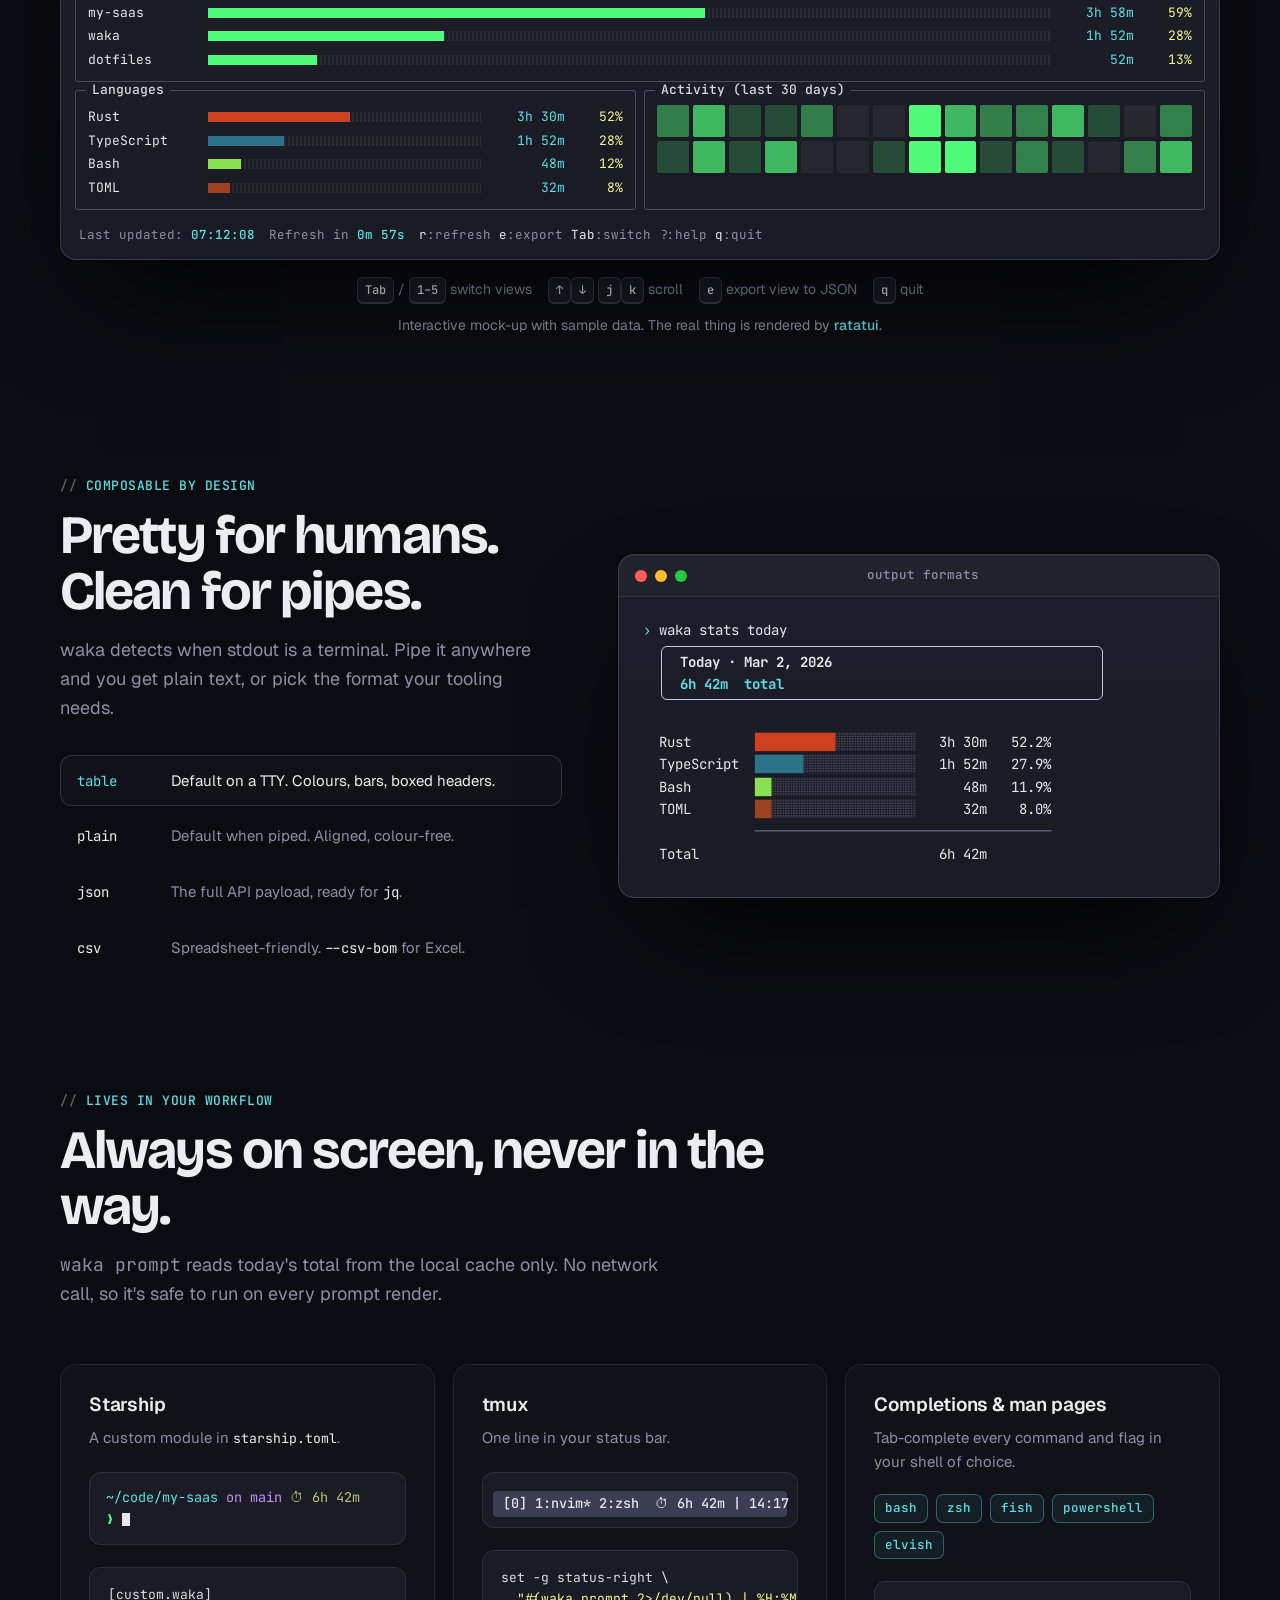
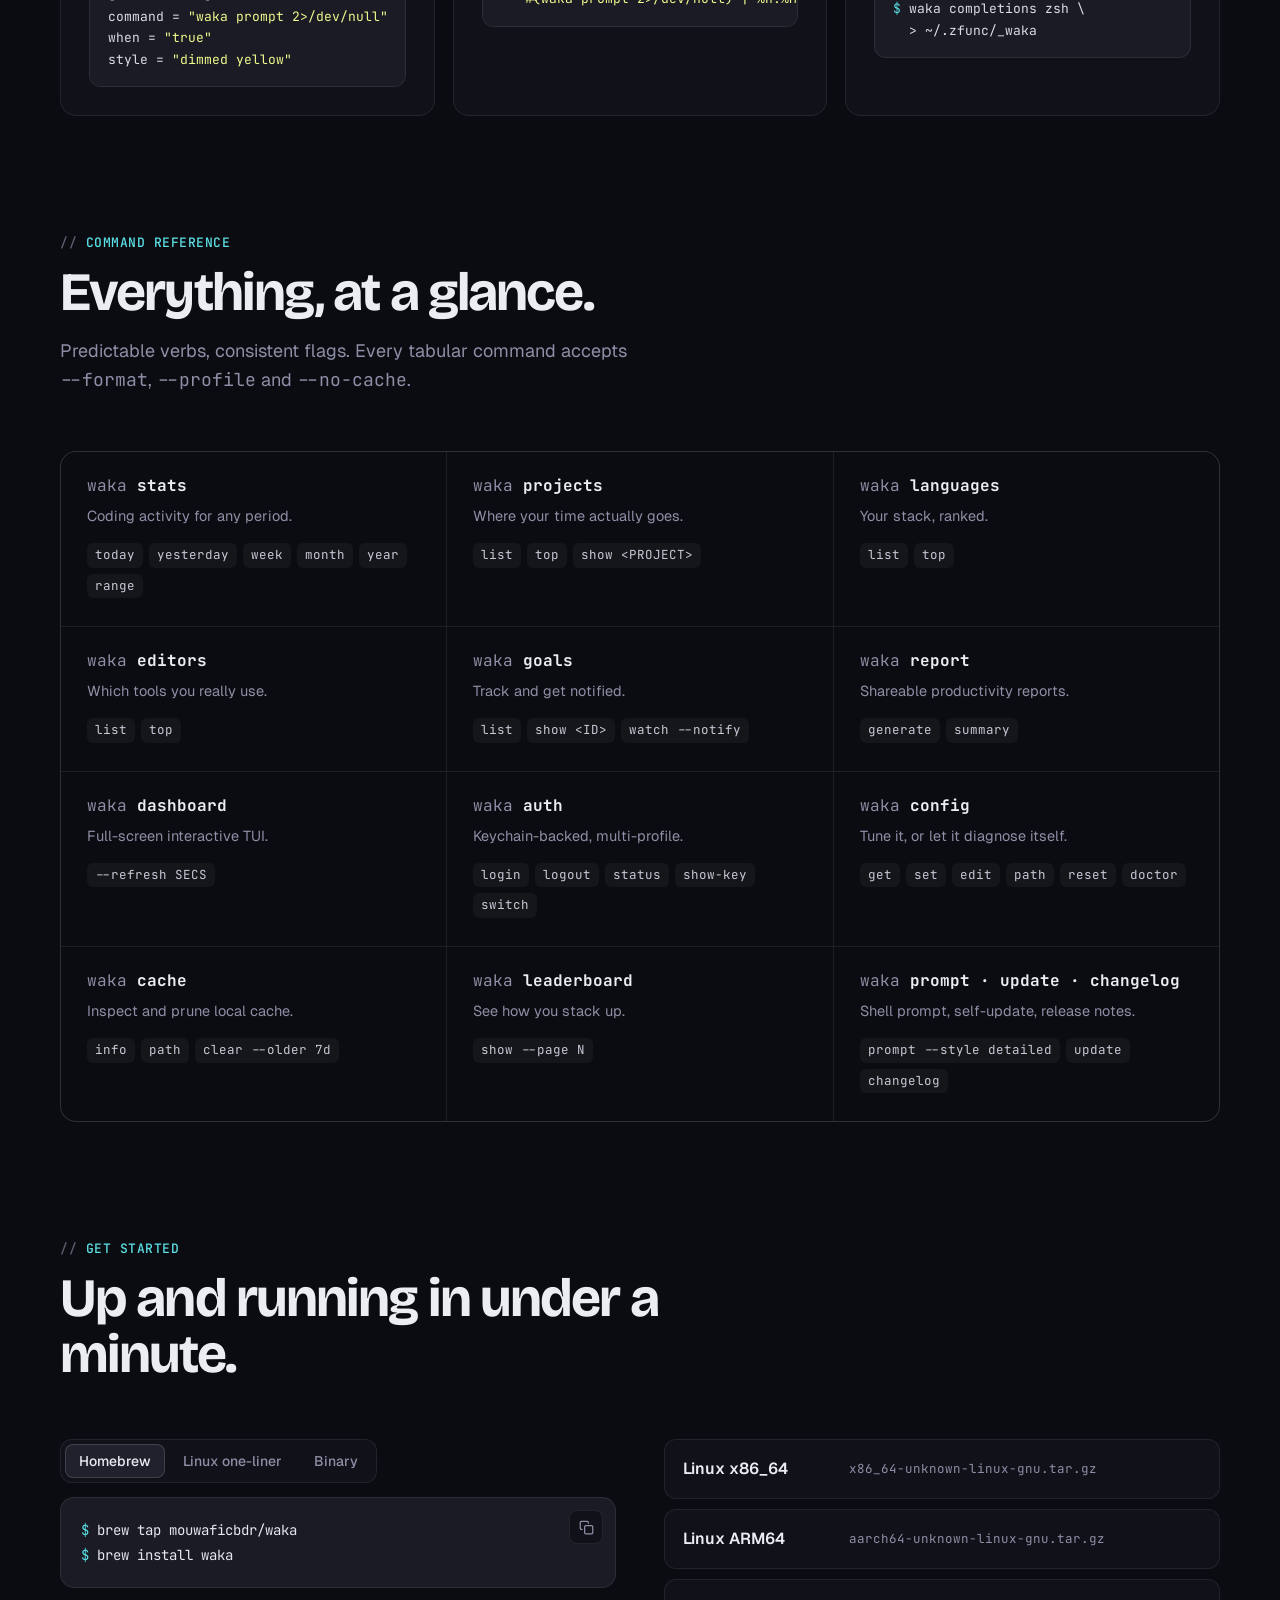
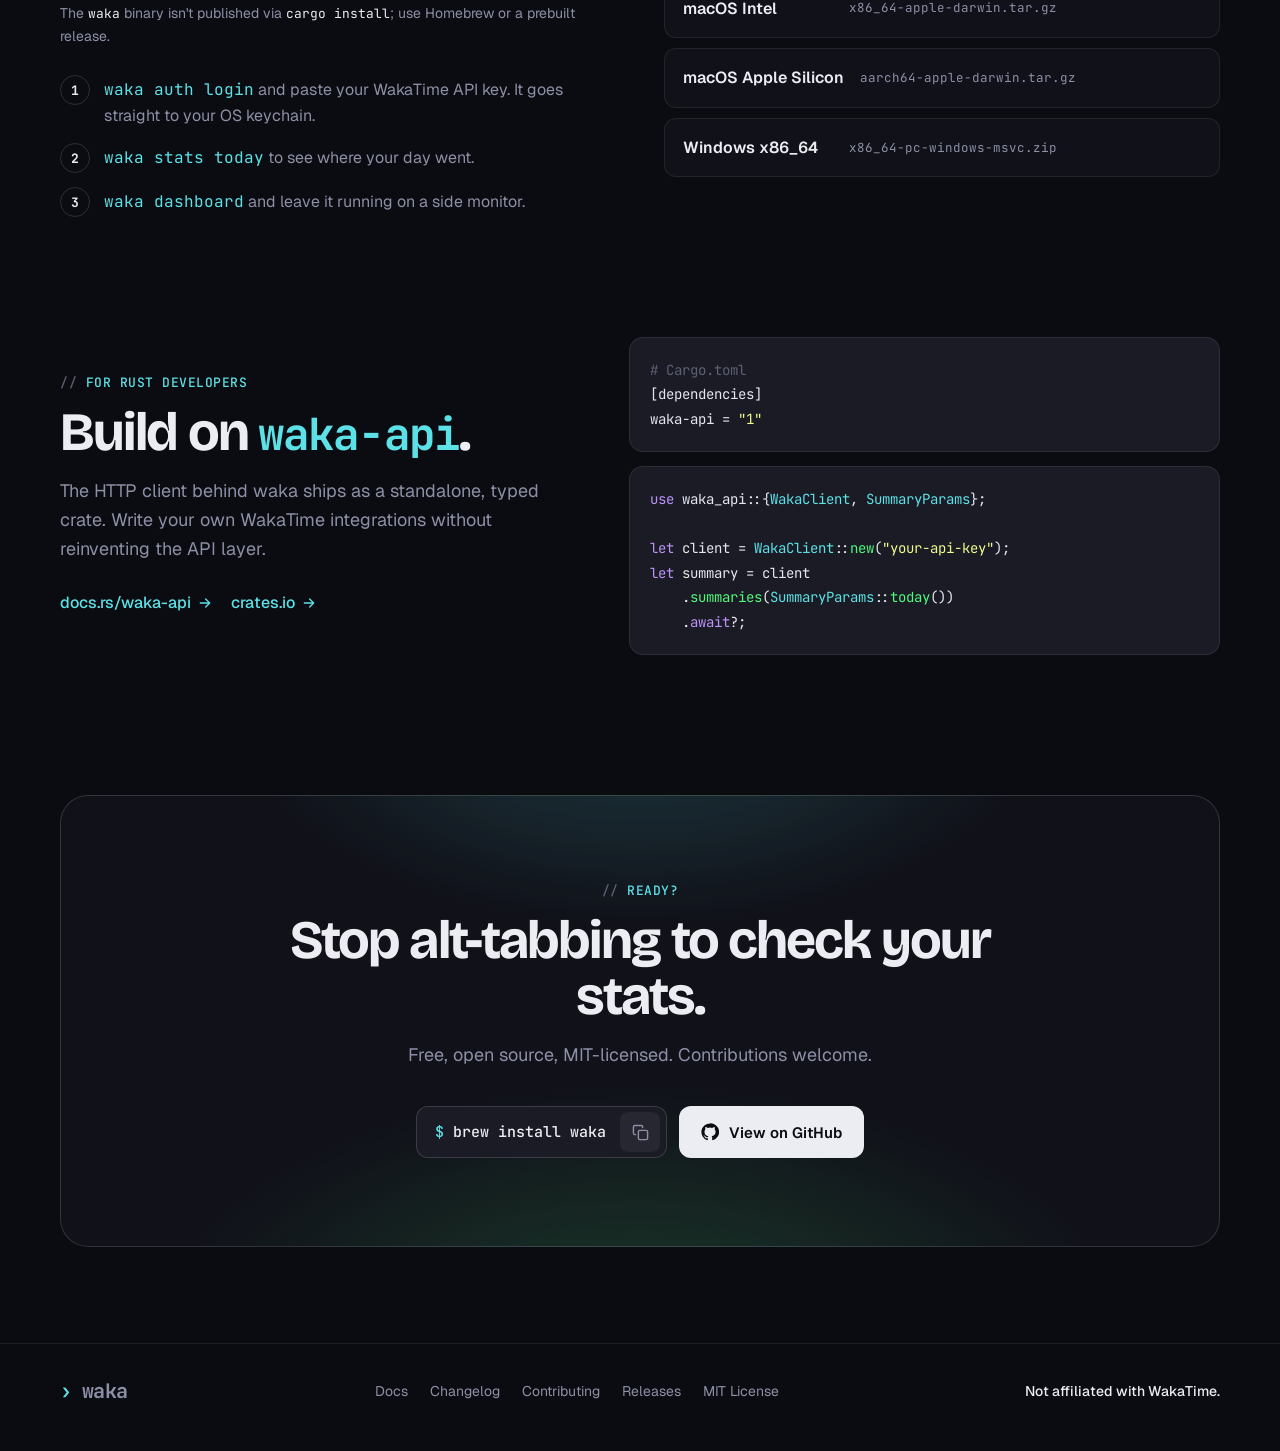
==== commit 0c126ede: "fix(prompt): stop panicking on every call and show today's cached total - `waka prompt` panicked on " ====
--- a/site/index.html
+++ b/site/index.html
@@ -529,7 +529,7 @@
       <article class="card w3 reveal">
         <div class="ico"><svg aria-hidden="true" viewBox="0 0 24 24" fill="none" stroke="currentColor" stroke-width="2" stroke-linecap="round"><path d="M3 3v18h18"/><path d="M7 15l4-4 3 3 5-6"/></svg></div>
         <h3>Stats for any period</h3>
-        <p>Today, yesterday, week, month, year or a custom <code>range</code>. Filter by <code>--project</code>.</p>
+        <p>Today, yesterday, week, month, year or a custom <code>range</code>. Filter by <code>--project</code> or <code>--language</code>.</p>
         <div class="chips"><span class="chip on">today</span><span class="chip">yesterday</span><span class="chip">week</span><span class="chip">month</span><span class="chip">year</span><span class="chip">range --from --to</span></div>
       </article>
       <article class="card w3 reveal">
@@ -730,7 +730,7 @@
       <div class="cmd"><h3><span>waka</span> config</h3><p>Tune it, or let it diagnose itself.</p><ul><li>get</li><li>set</li><li>edit</li><li>path</li><li>reset</li><li>doctor</li></ul></div>
       <div class="cmd"><h3><span>waka</span> cache</h3><p>Inspect and prune local cache.</p><ul><li>info</li><li>path</li><li>clear --older 7d</li></ul></div>
       <div class="cmd"><h3><span>waka</span> leaderboard</h3><p>See how you stack up.</p><ul><li>show --page N</li></ul></div>
-      <div class="cmd"><h3><span>waka</span> prompt · update · changelog</h3><p>Shell prompt, self-update, release notes.</p><ul><li>prompt --format detailed</li><li>update</li><li>changelog</li></ul></div>
+      <div class="cmd"><h3><span>waka</span> prompt · update · changelog</h3><p>Shell prompt, self-update, release notes.</p><ul><li>prompt --style detailed</li><li>update</li><li>changelog</li></ul></div>
     </div>
   </div>
 </section>
@@ -886,7 +886,7 @@
     { label: 'stats today', cmd: 'waka stats today', out: () => statsBlock('Today · Mar 2, 2026', '6h 42m', TODAY, true) },
     { label: 'stats week', cmd: 'waka stats week', out: () => statsBlock('Last 7 Days · Feb 23 – Mar 2, 2026', '22h 38m', WEEK, false) },
     { label: 'pipe to jq', cmd: "waka stats today -f json | jq -r '.data[0].grand_total.text'", out: () => ['6 hrs 42 mins'] },
-    { label: 'prompt', cmd: 'waka prompt --format detailed', out: () => ['<span class="c-ye">⏱ 6h 42m | my-saas</span>'] },
+    { label: 'prompt', cmd: 'waka prompt --style detailed', out: () => ['<span class="c-ye">⏱ 6h 42m | my-saas</span>'] },
   ];
 
   /* ── Hero terminal player ── */
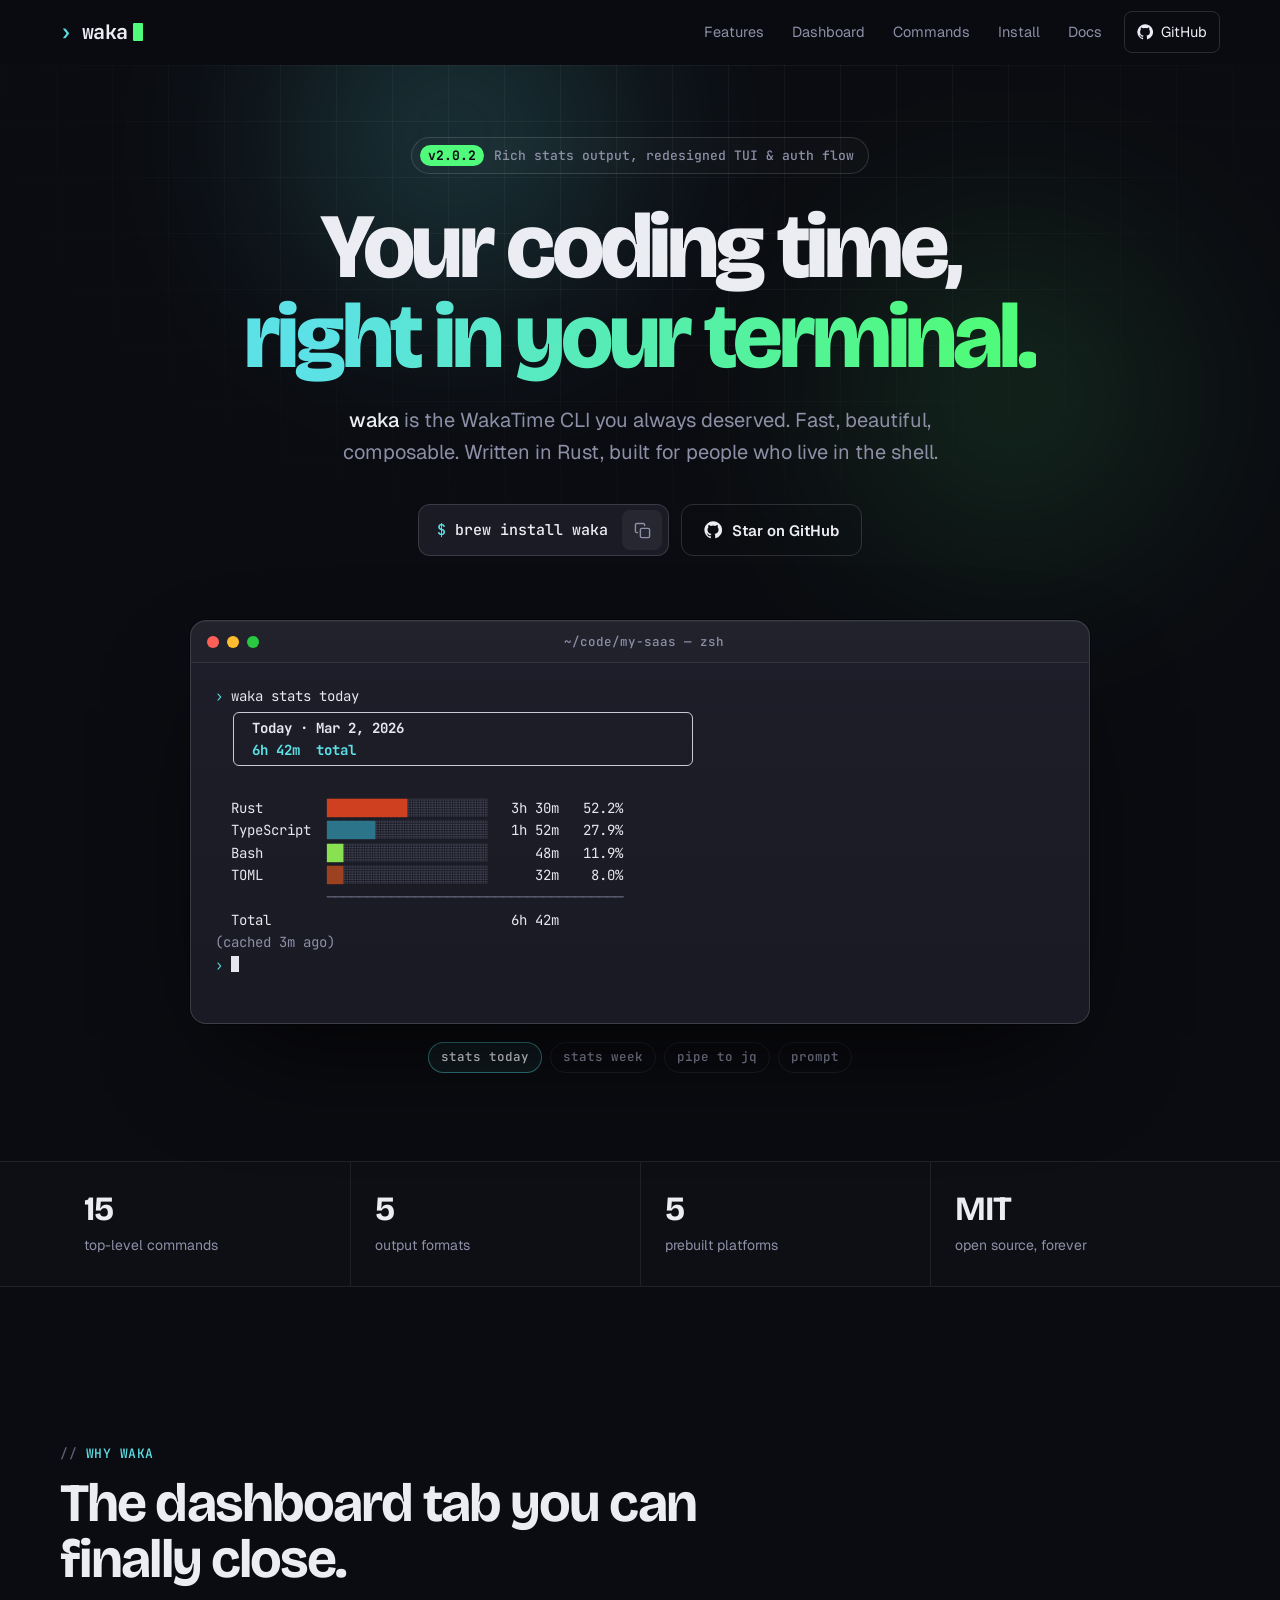
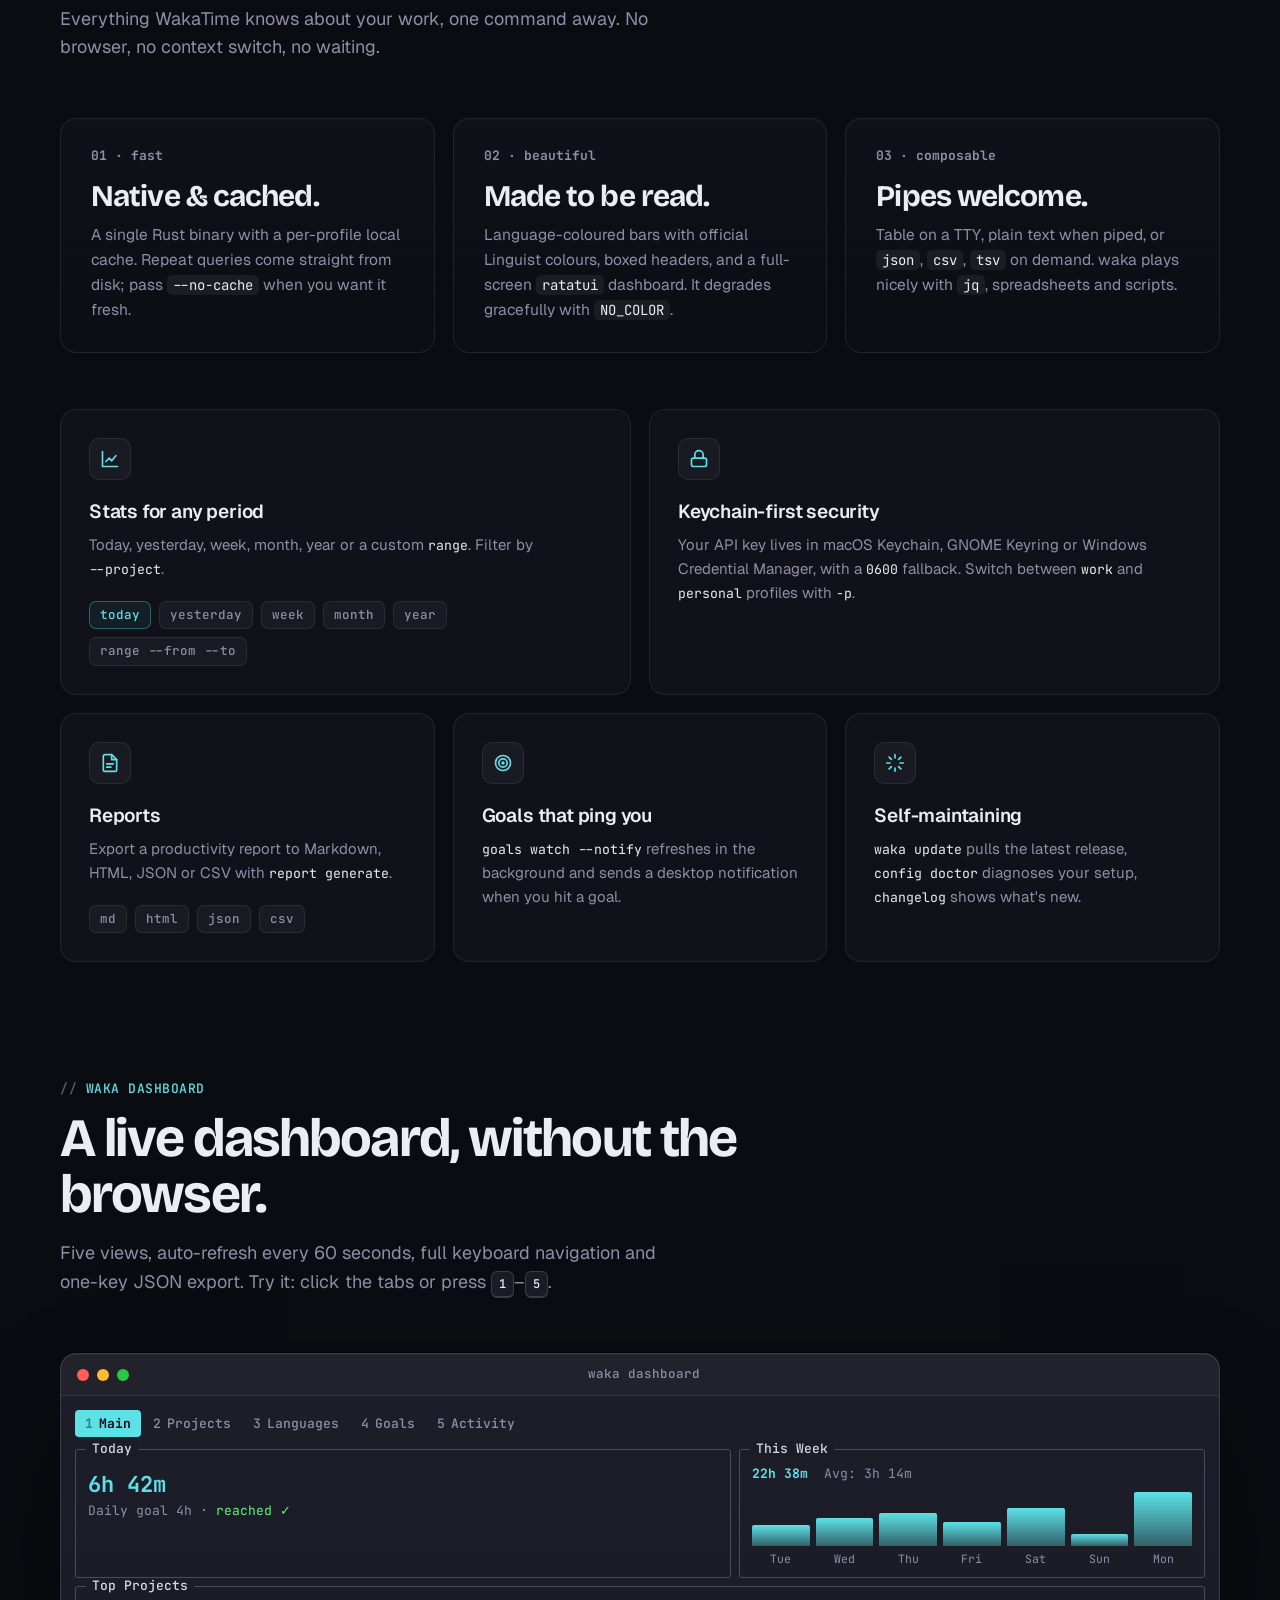
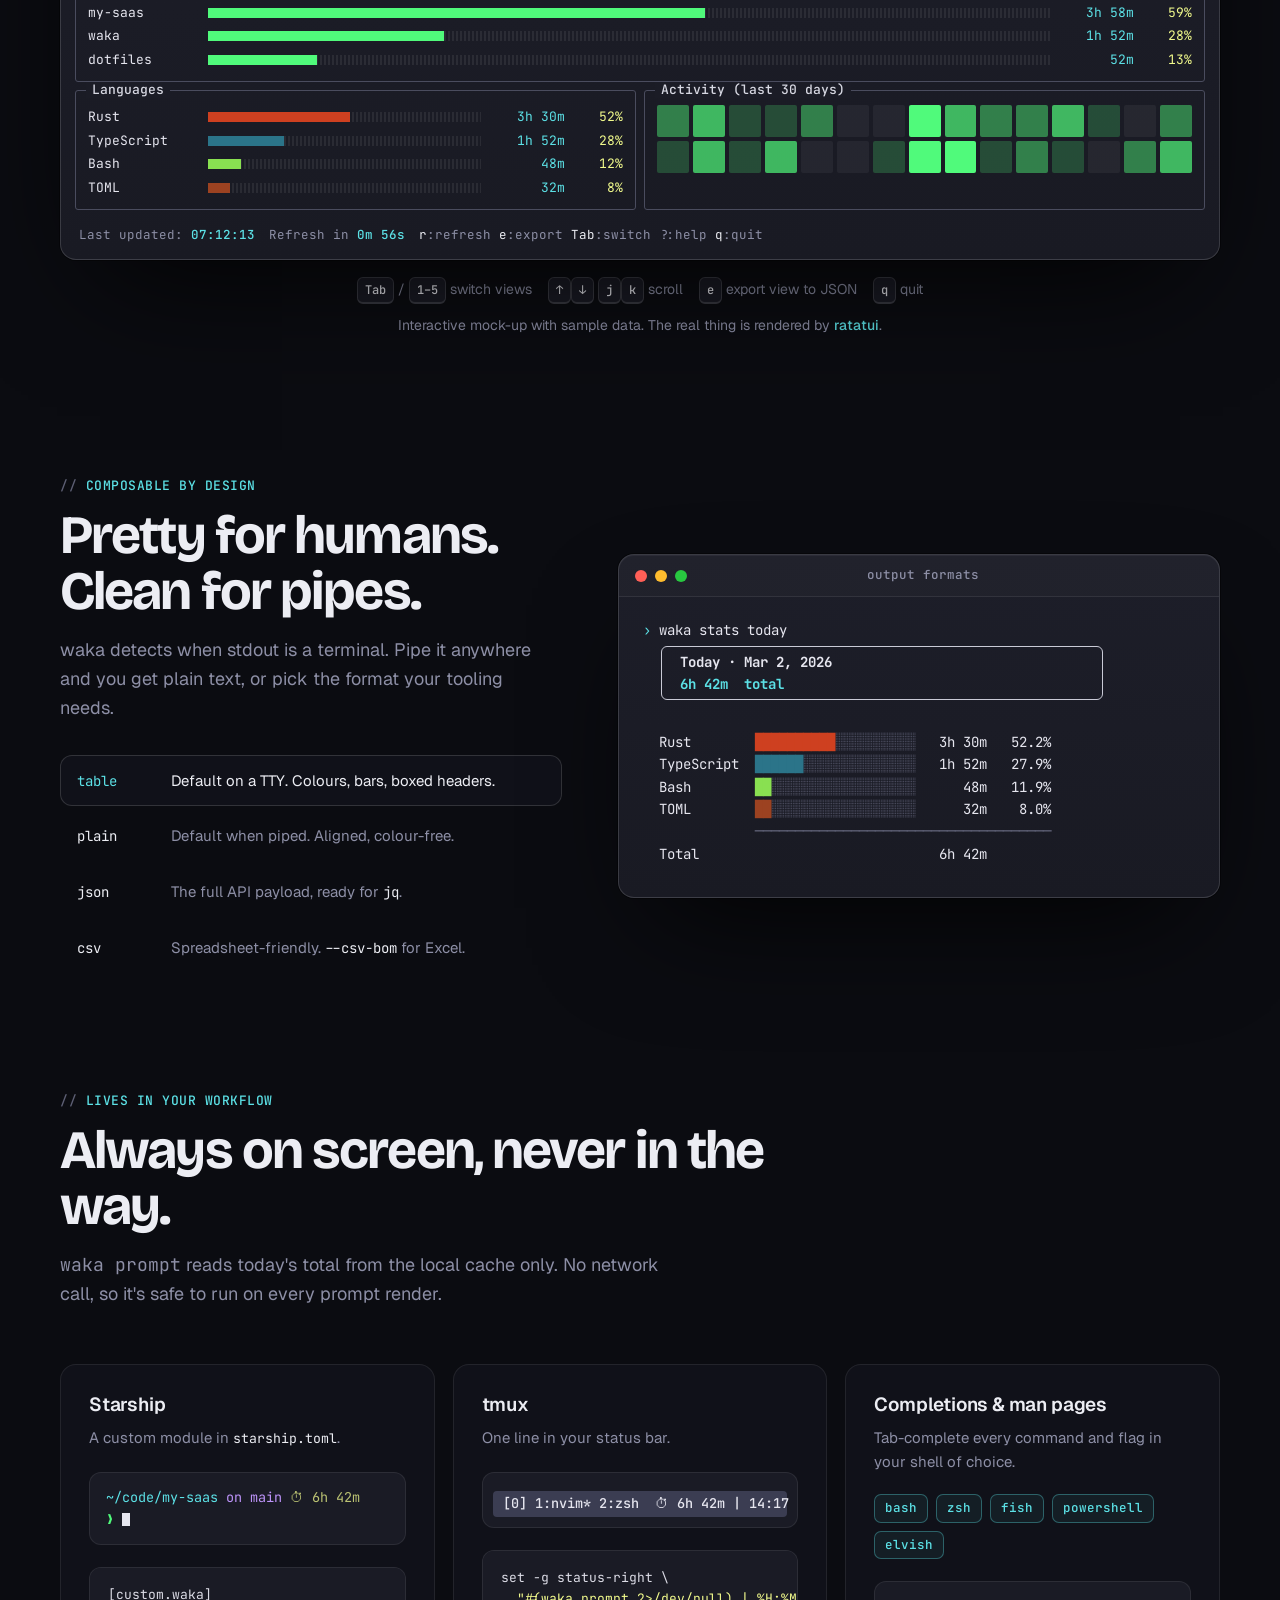
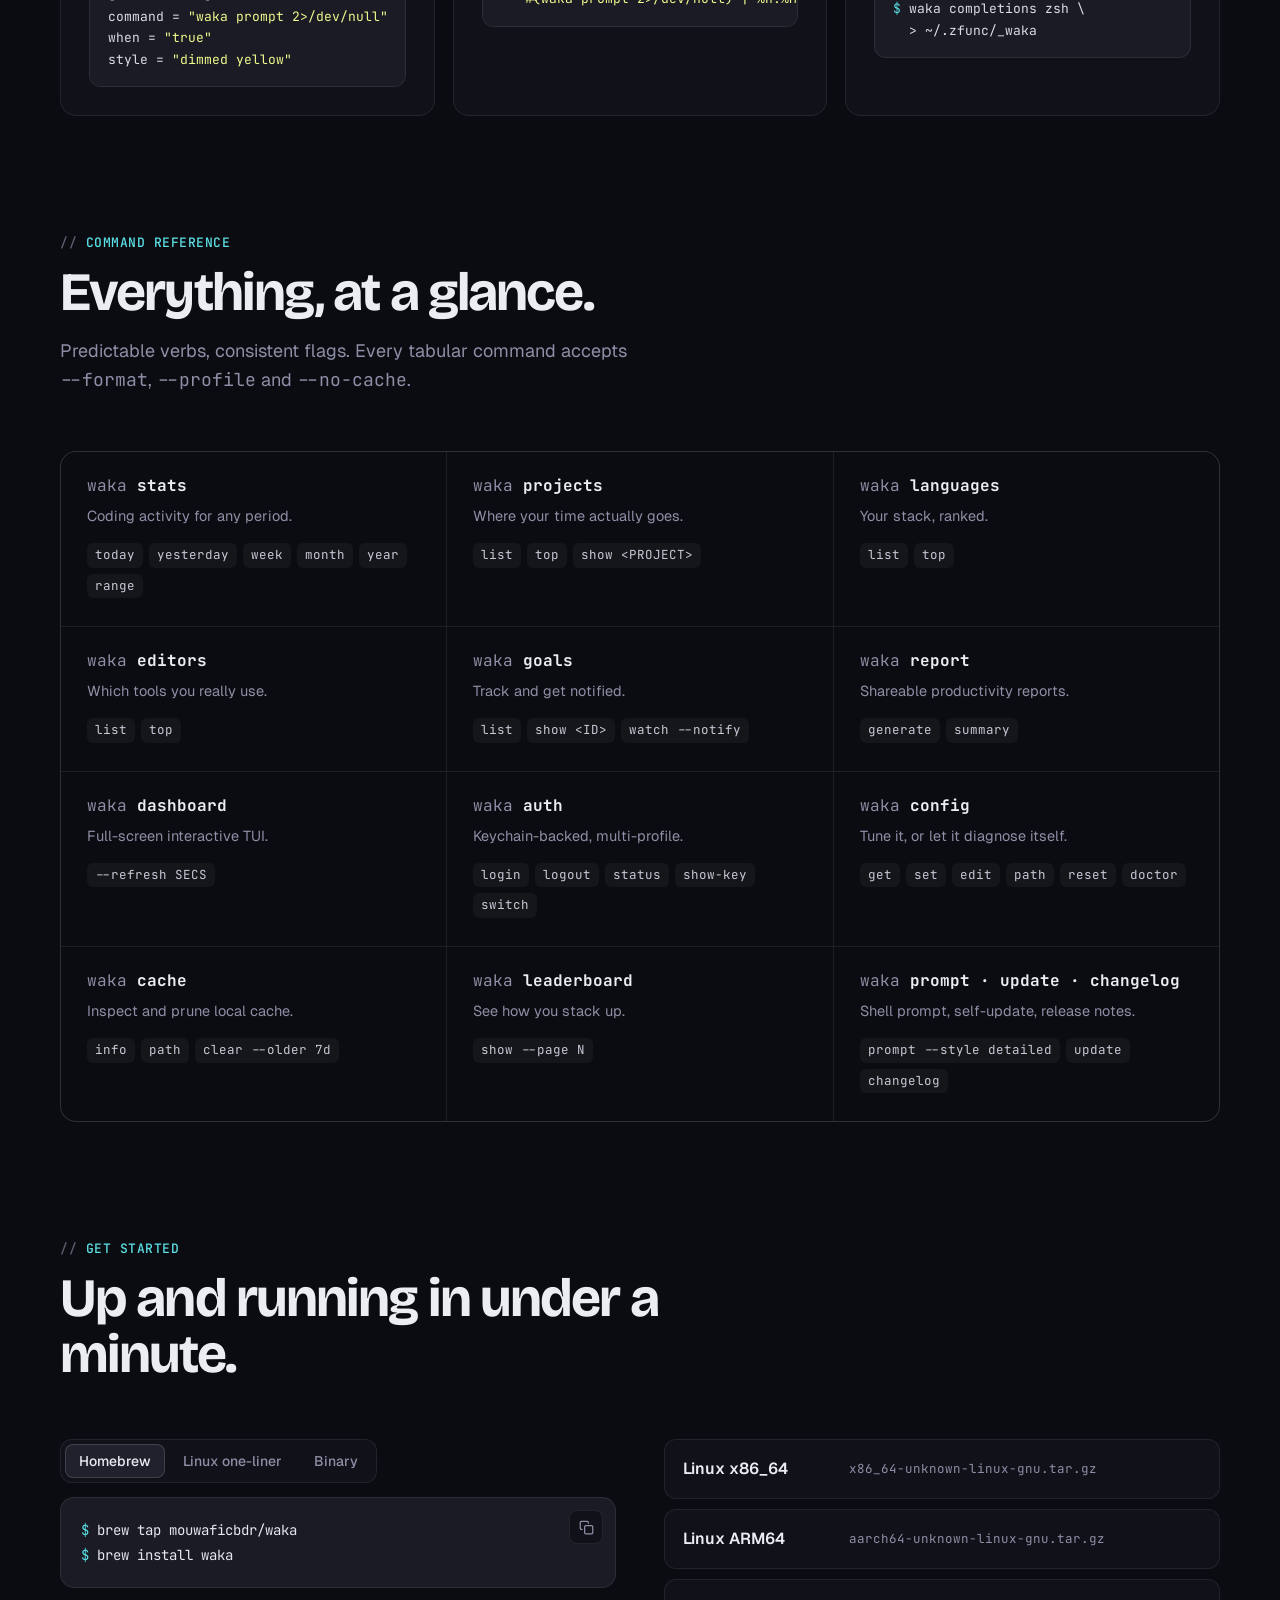
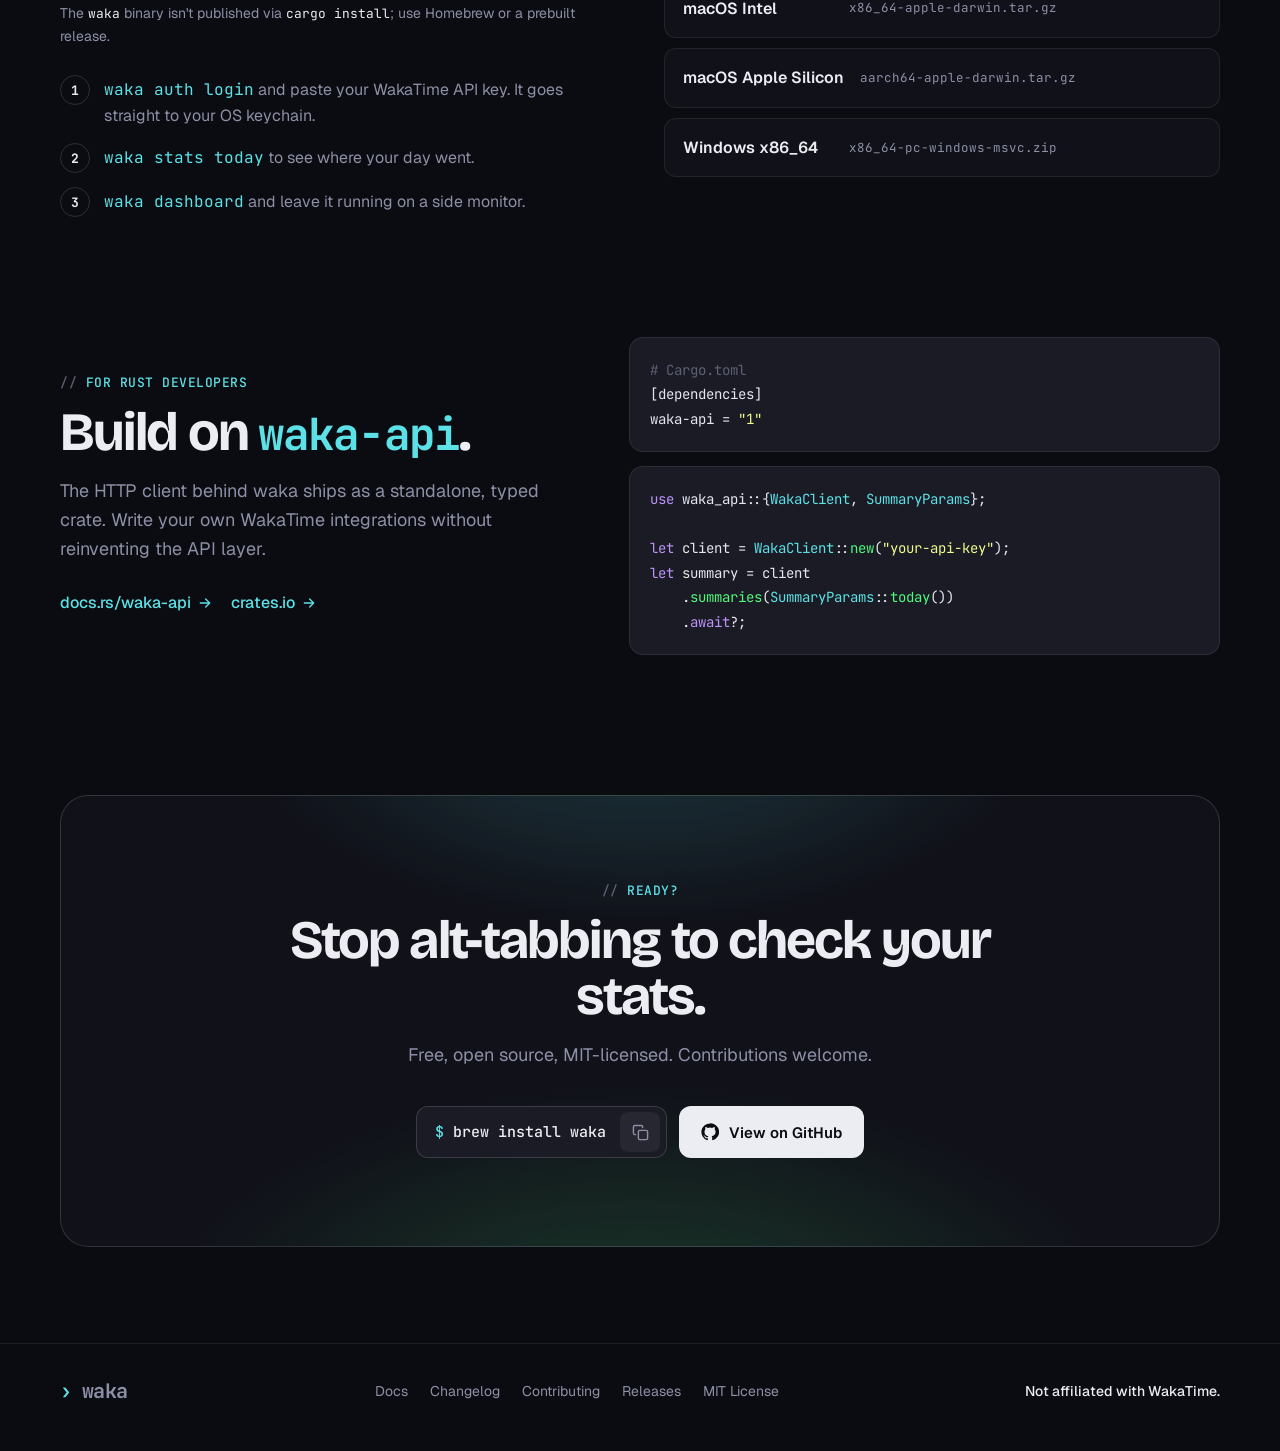
==== commit 7851e363: "Merge branch 'fix/cache-store' into chore/audit-followups" ====
--- a/site/index.html
+++ b/site/index.html
@@ -529,7 +529,7 @@
       <article class="card w3 reveal">
         <div class="ico"><svg aria-hidden="true" viewBox="0 0 24 24" fill="none" stroke="currentColor" stroke-width="2" stroke-linecap="round"><path d="M3 3v18h18"/><path d="M7 15l4-4 3 3 5-6"/></svg></div>
         <h3>Stats for any period</h3>
-        <p>Today, yesterday, week, month, year or a custom <code>range</code>. Filter by <code>--project</code> or <code>--language</code>.</p>
+        <p>Today, yesterday, week, month, year or a custom <code>range</code>. Filter by <code>--project</code>.</p>
         <div class="chips"><span class="chip on">today</span><span class="chip">yesterday</span><span class="chip">week</span><span class="chip">month</span><span class="chip">year</span><span class="chip">range --from --to</span></div>
       </article>
       <article class="card w3 reveal">
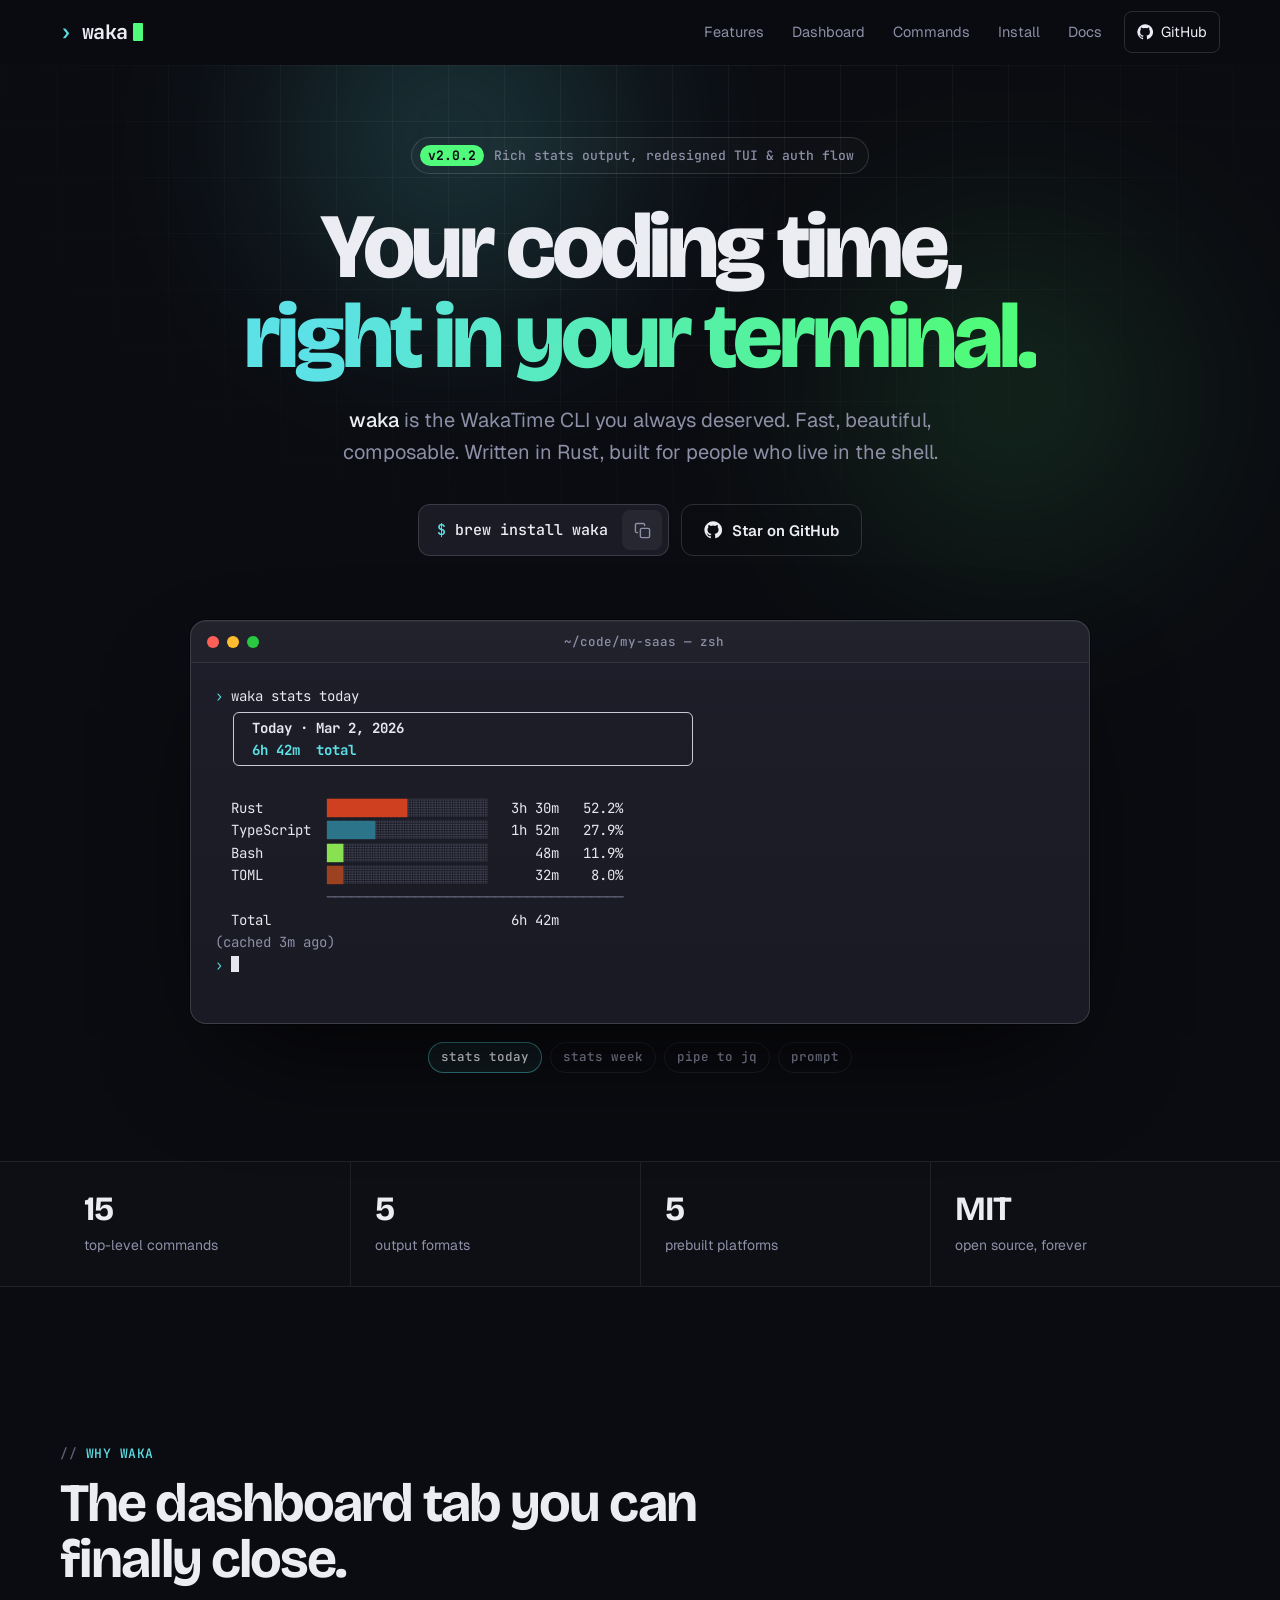
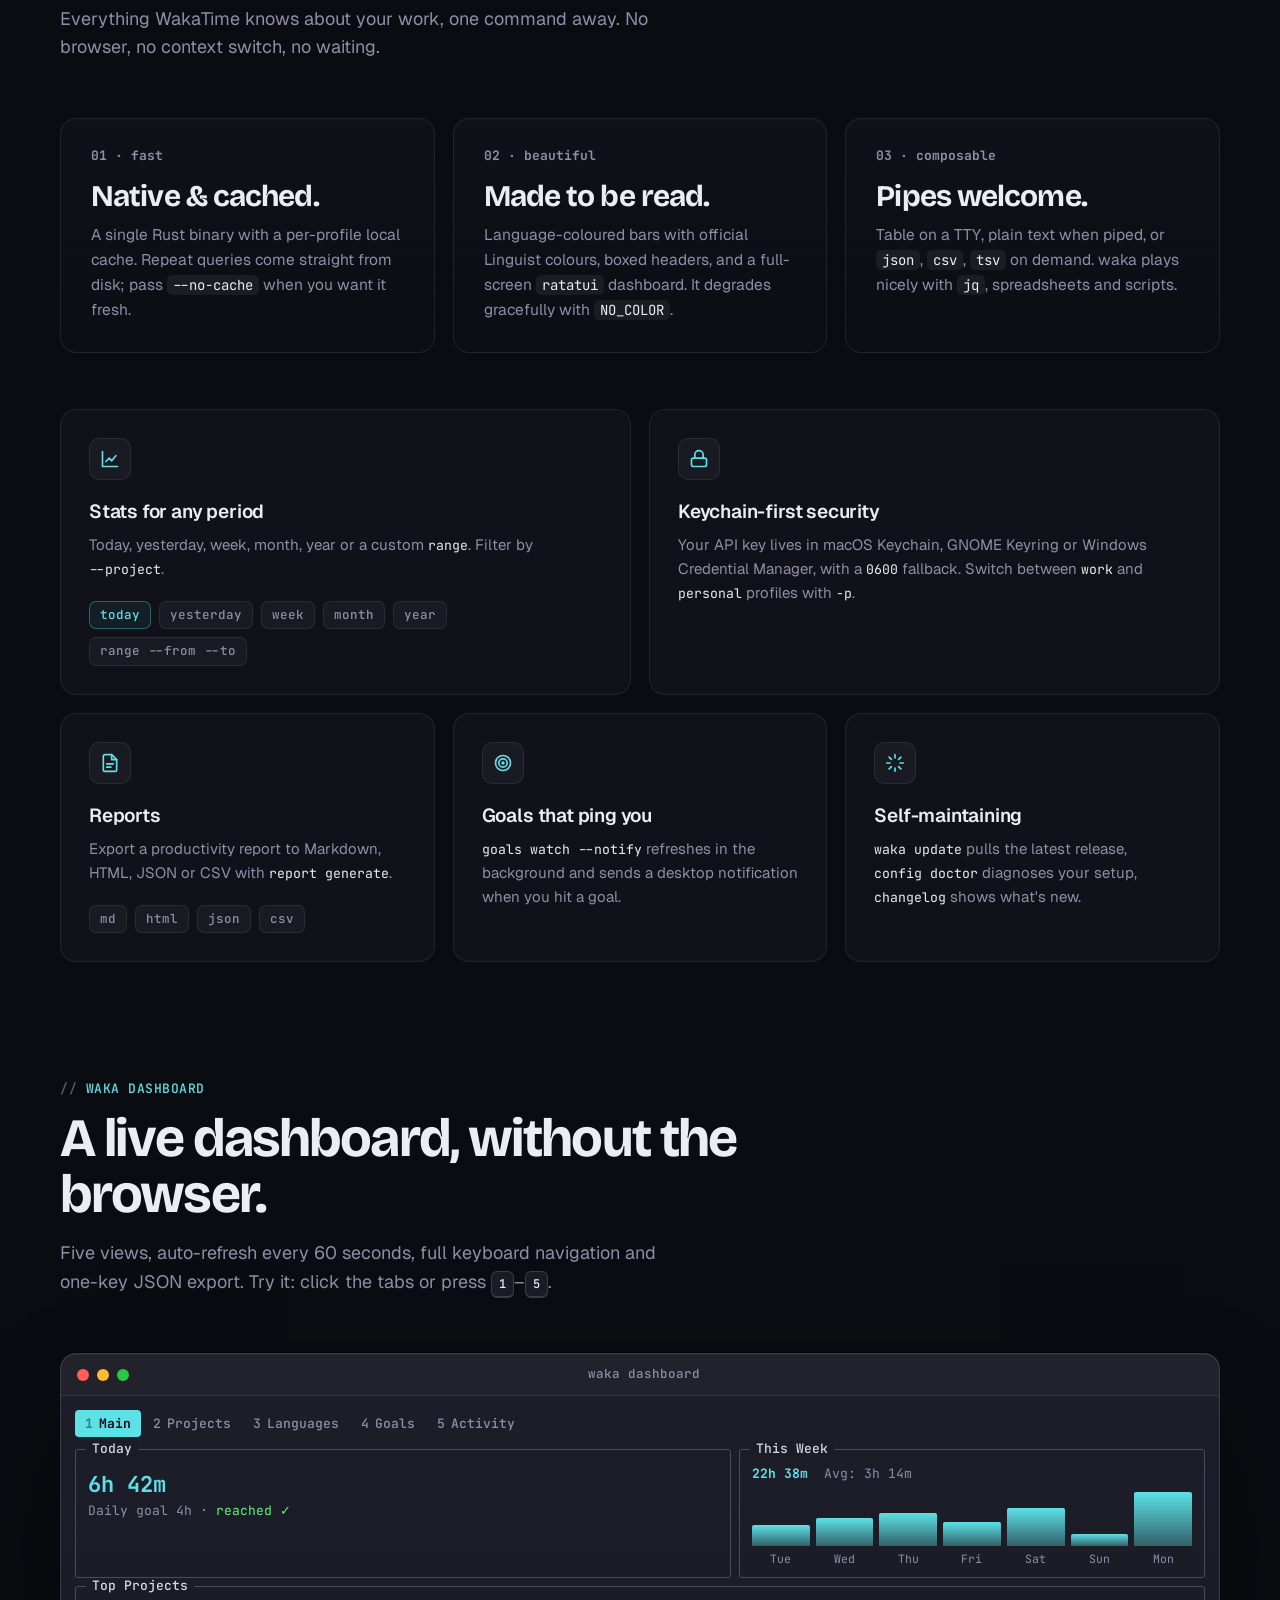
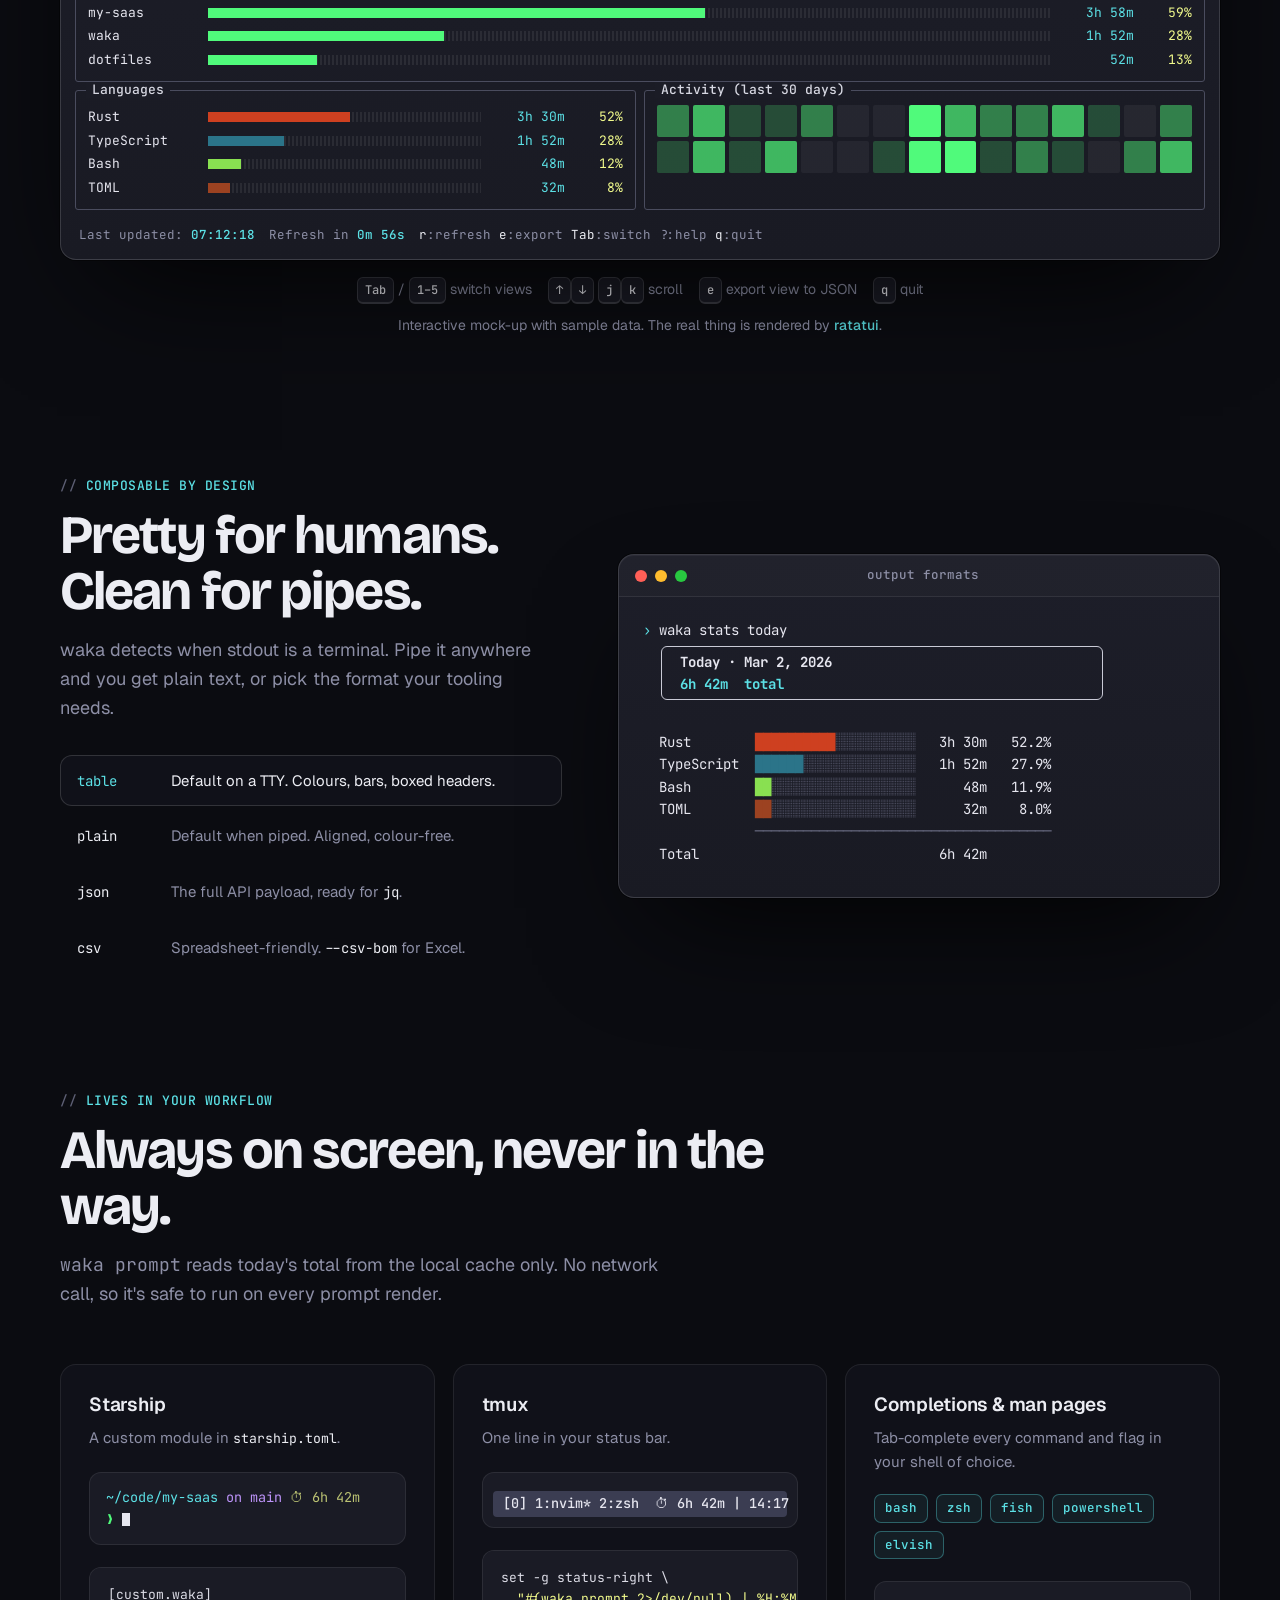
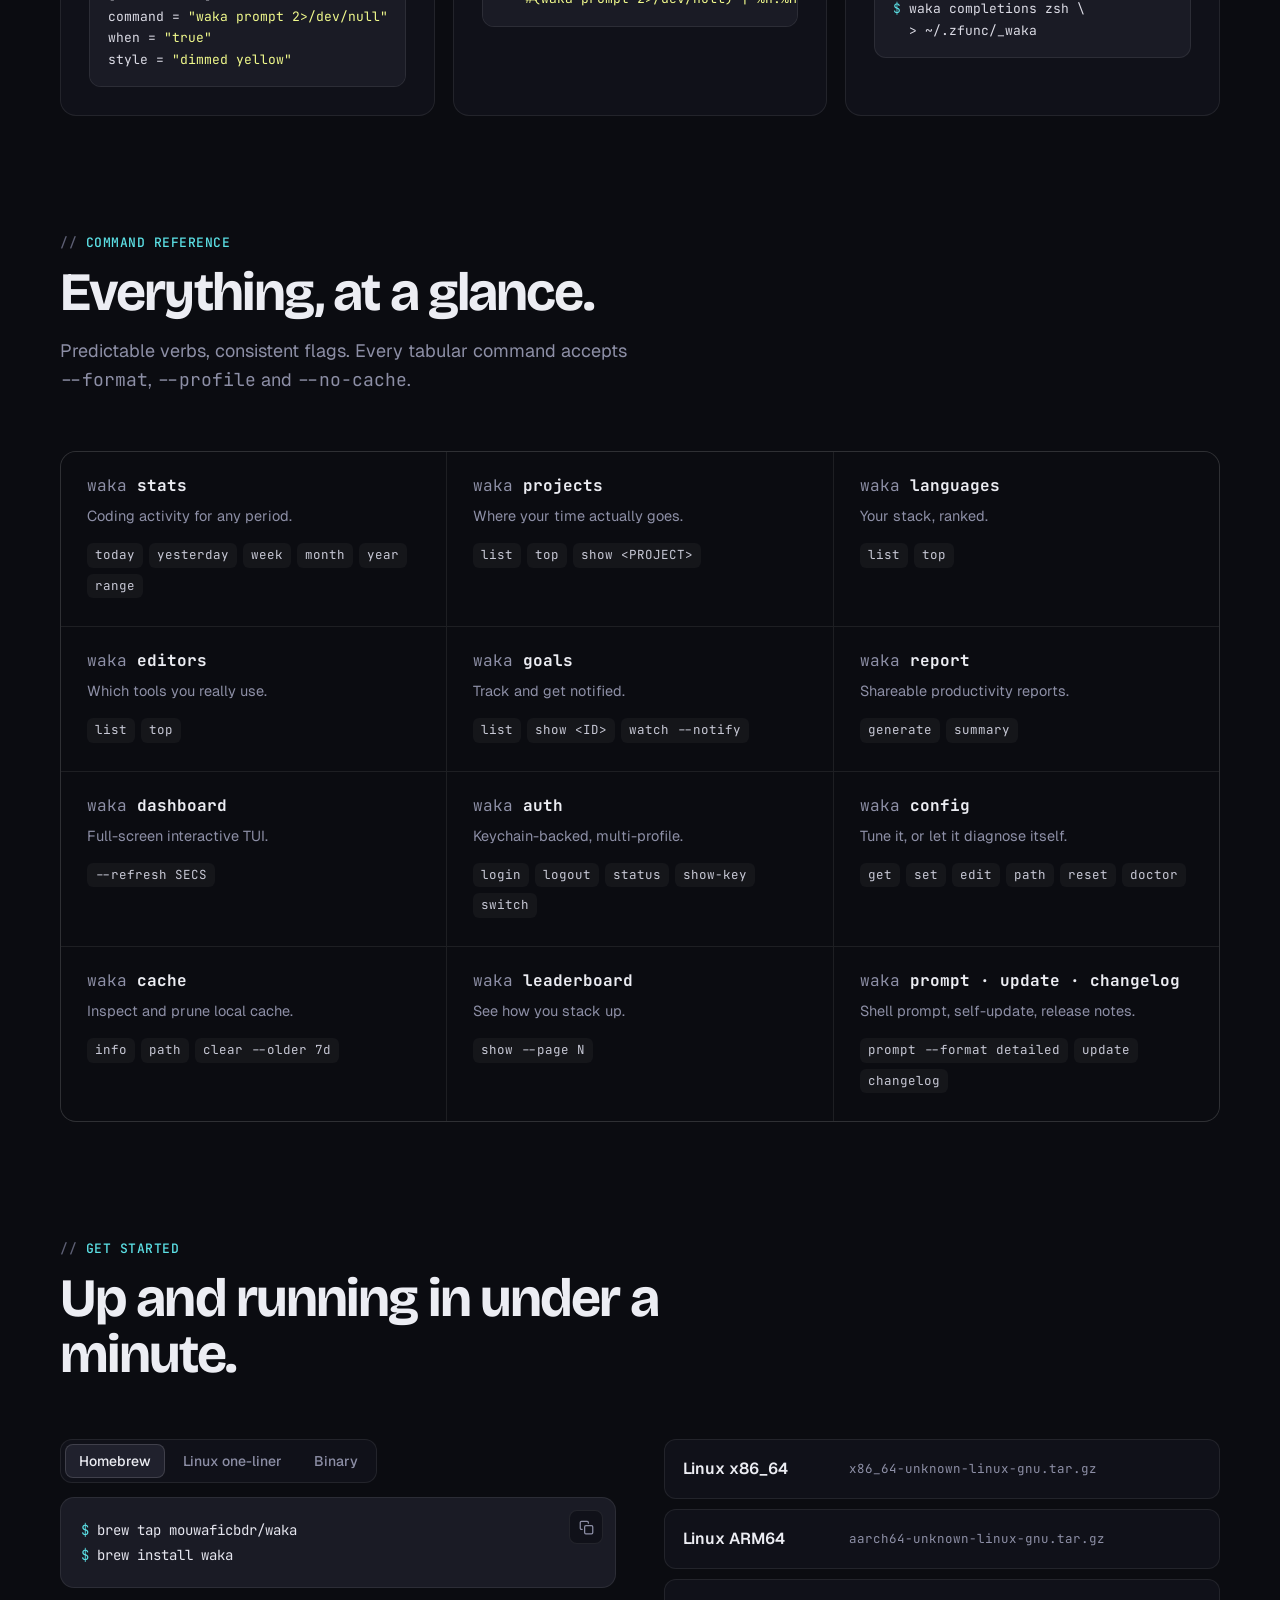
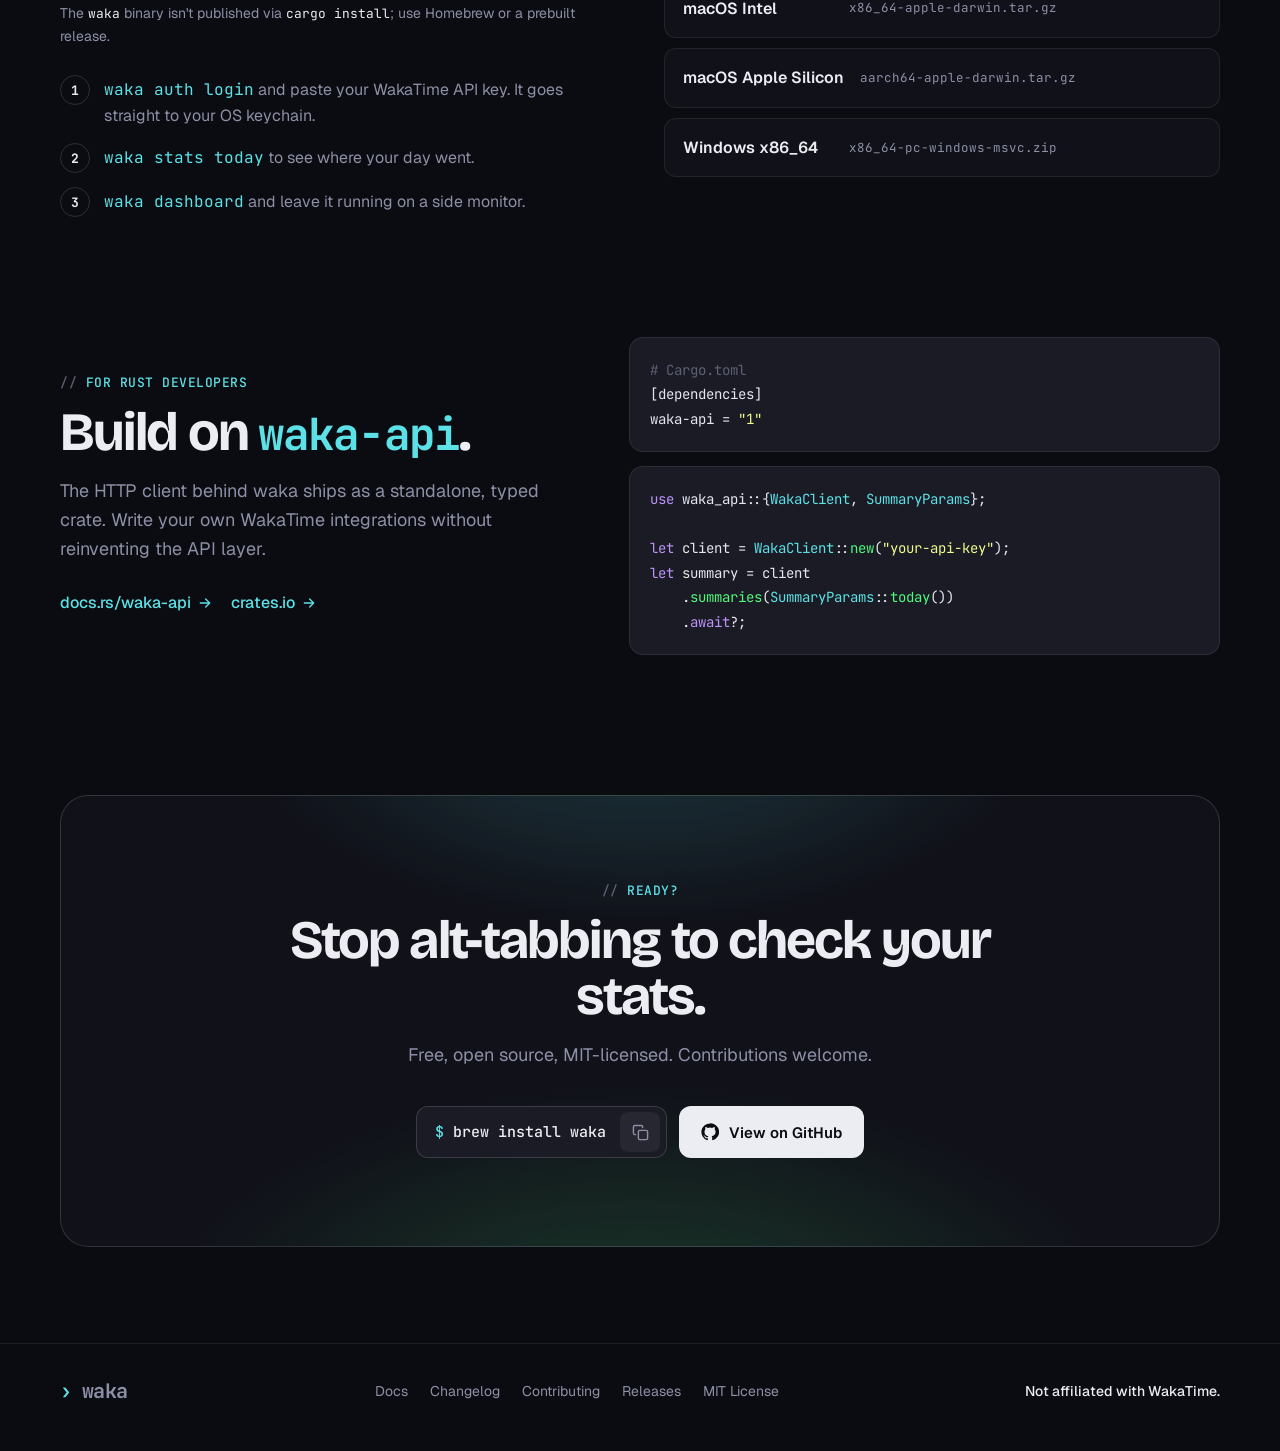
==== commit 271878f5: "Merge branch 'fix/tui-debug-ci' into chore/audit-followups" ====
--- a/site/index.html
+++ b/site/index.html
@@ -730,7 +730,7 @@
       <div class="cmd"><h3><span>waka</span> config</h3><p>Tune it, or let it diagnose itself.</p><ul><li>get</li><li>set</li><li>edit</li><li>path</li><li>reset</li><li>doctor</li></ul></div>
       <div class="cmd"><h3><span>waka</span> cache</h3><p>Inspect and prune local cache.</p><ul><li>info</li><li>path</li><li>clear --older 7d</li></ul></div>
       <div class="cmd"><h3><span>waka</span> leaderboard</h3><p>See how you stack up.</p><ul><li>show --page N</li></ul></div>
-      <div class="cmd"><h3><span>waka</span> prompt · update · changelog</h3><p>Shell prompt, self-update, release notes.</p><ul><li>prompt --style detailed</li><li>update</li><li>changelog</li></ul></div>
+      <div class="cmd"><h3><span>waka</span> prompt · update · changelog</h3><p>Shell prompt, self-update, release notes.</p><ul><li>prompt --format detailed</li><li>update</li><li>changelog</li></ul></div>
     </div>
   </div>
 </section>
@@ -886,7 +886,7 @@
     { label: 'stats today', cmd: 'waka stats today', out: () => statsBlock('Today · Mar 2, 2026', '6h 42m', TODAY, true) },
     { label: 'stats week', cmd: 'waka stats week', out: () => statsBlock('Last 7 Days · Feb 23 – Mar 2, 2026', '22h 38m', WEEK, false) },
     { label: 'pipe to jq', cmd: "waka stats today -f json | jq -r '.data[0].grand_total.text'", out: () => ['6 hrs 42 mins'] },
-    { label: 'prompt', cmd: 'waka prompt --style detailed', out: () => ['<span class="c-ye">⏱ 6h 42m | my-saas</span>'] },
+    { label: 'prompt', cmd: 'waka prompt --format detailed', out: () => ['<span class="c-ye">⏱ 6h 42m | my-saas</span>'] },
   ];
 
   /* ── Hero terminal player ── */
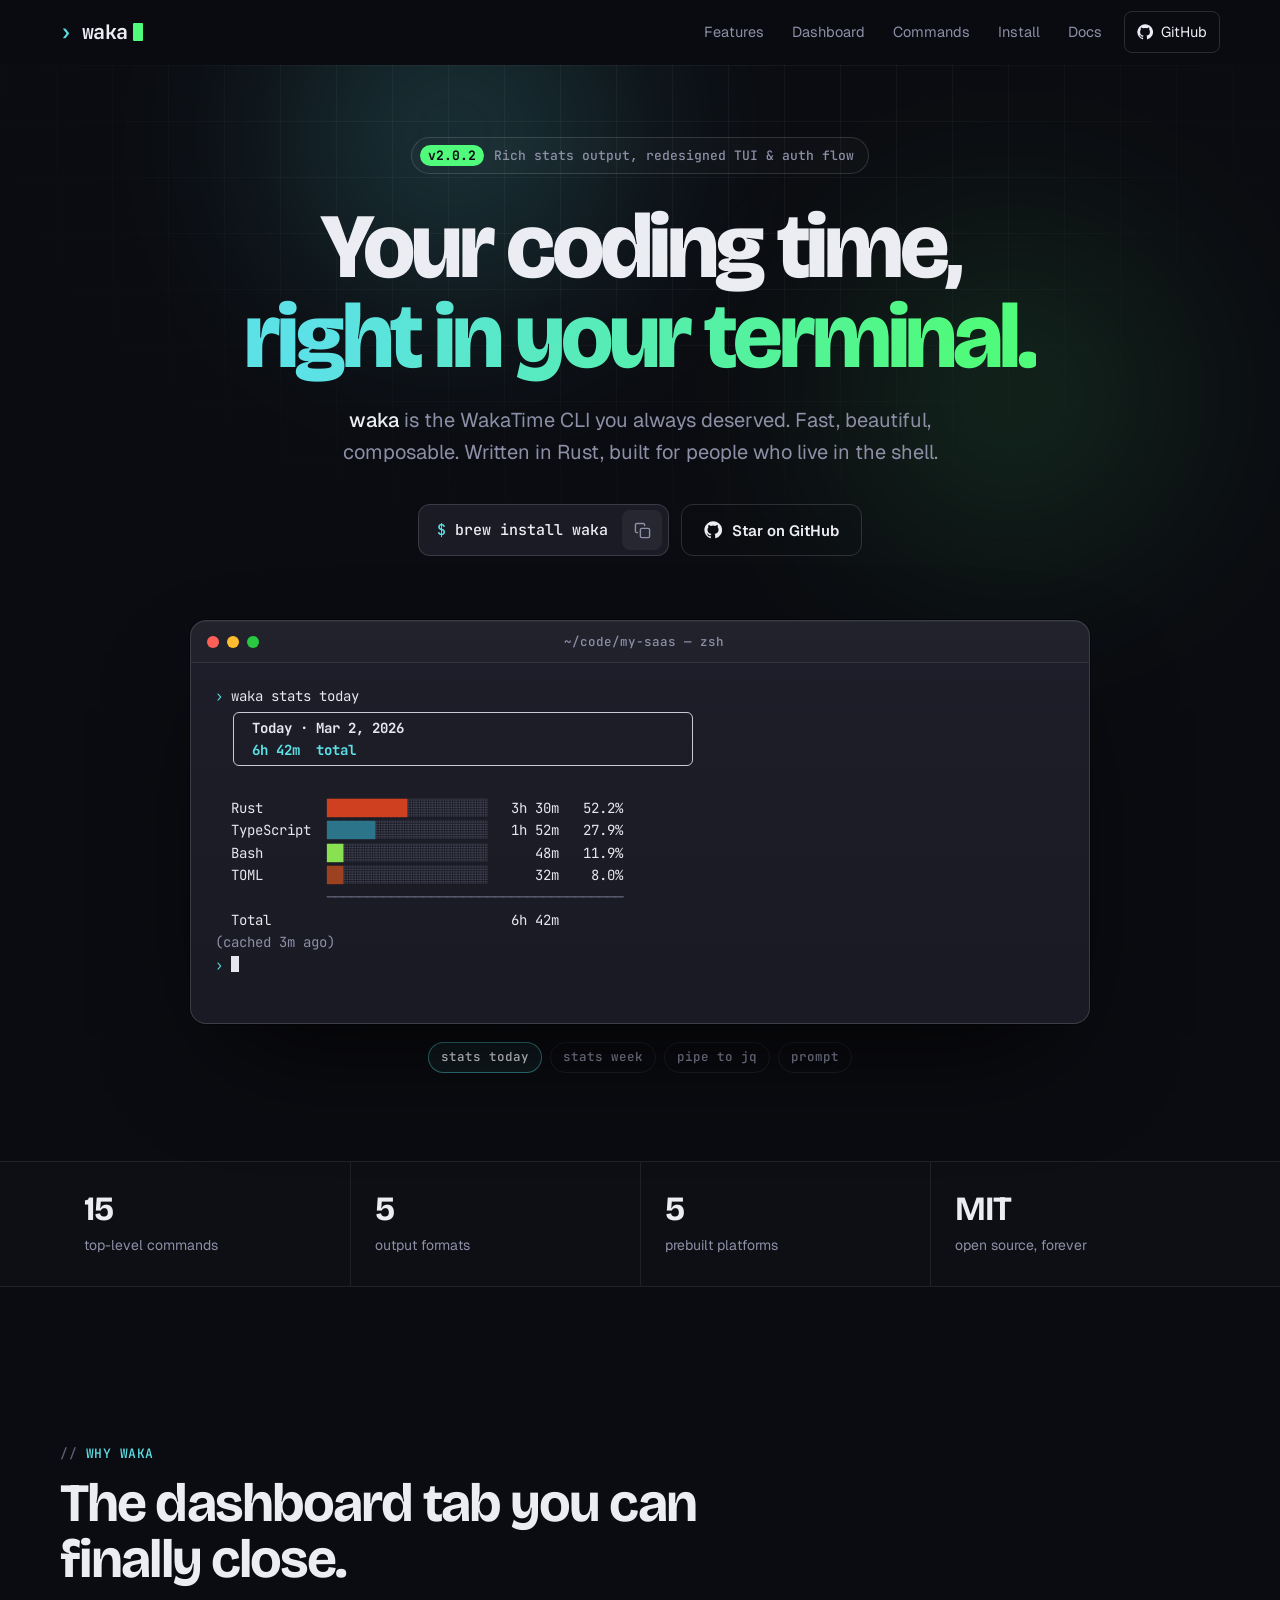
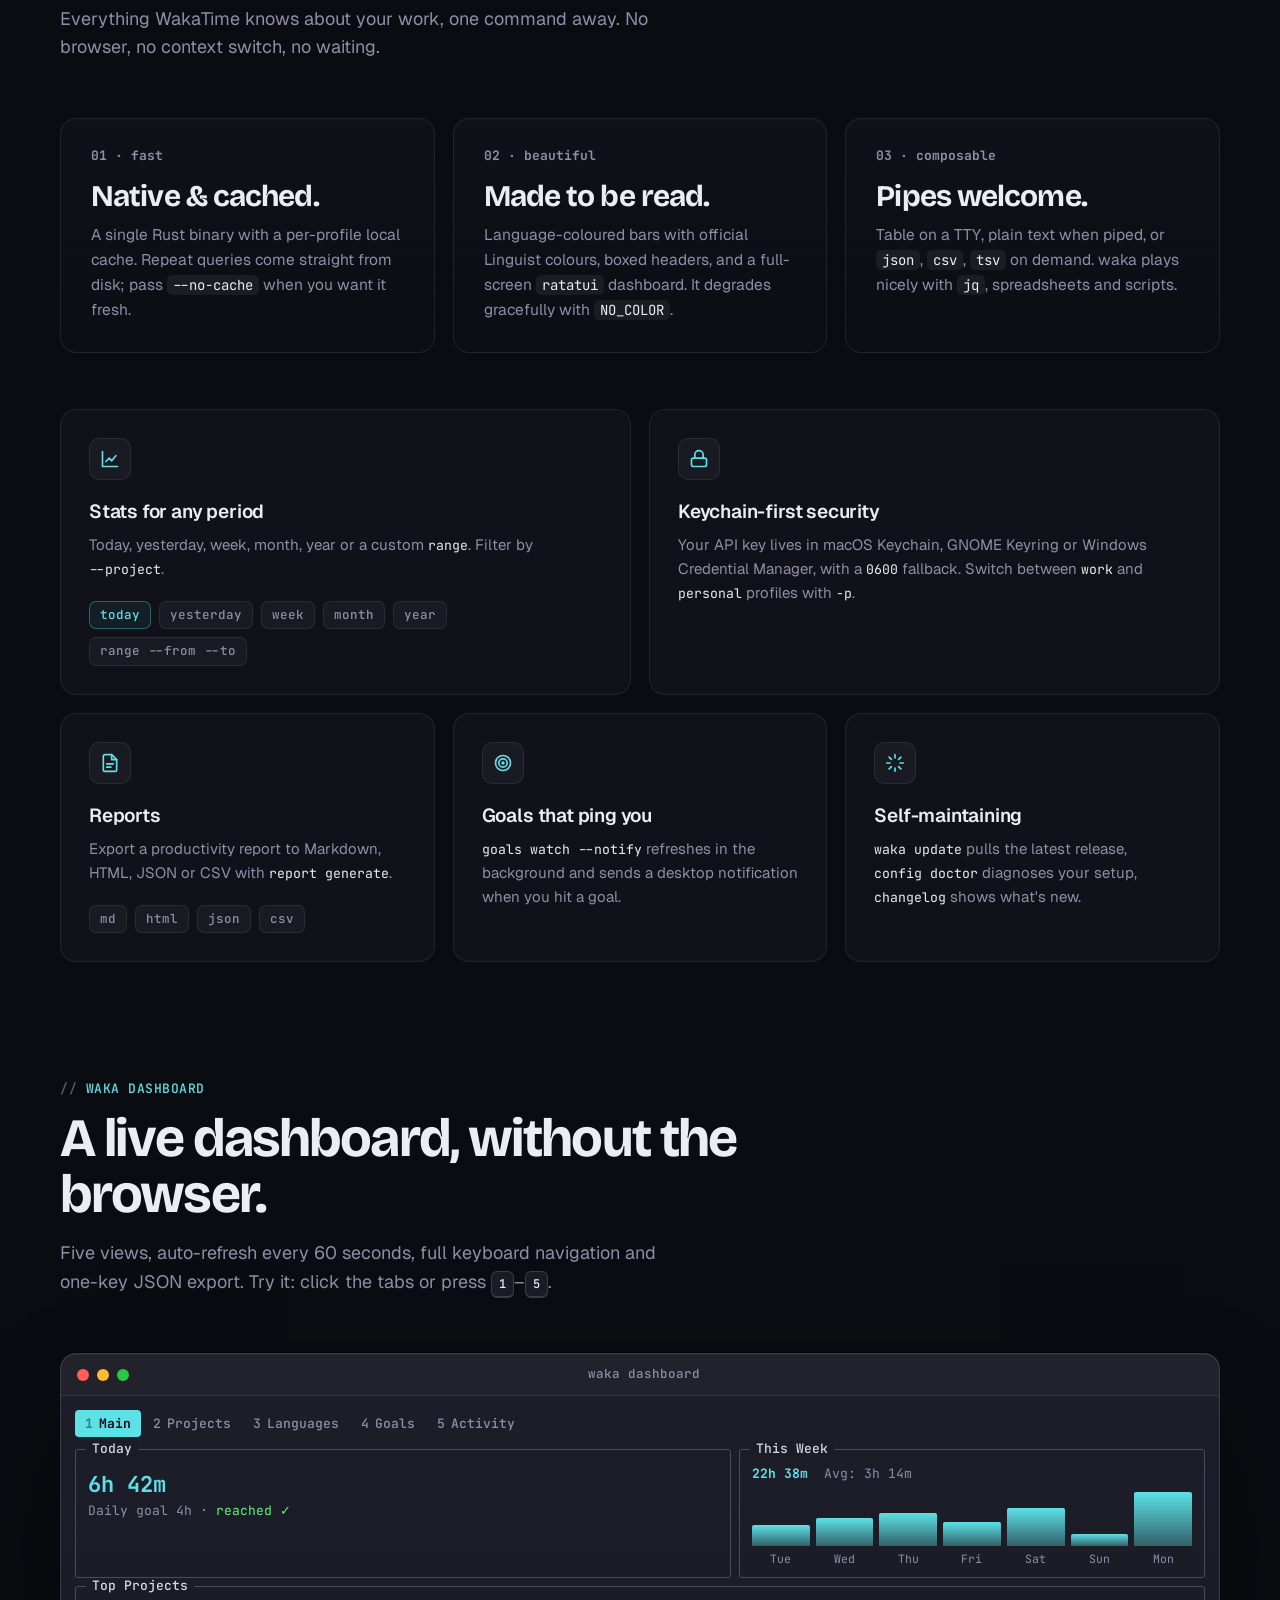
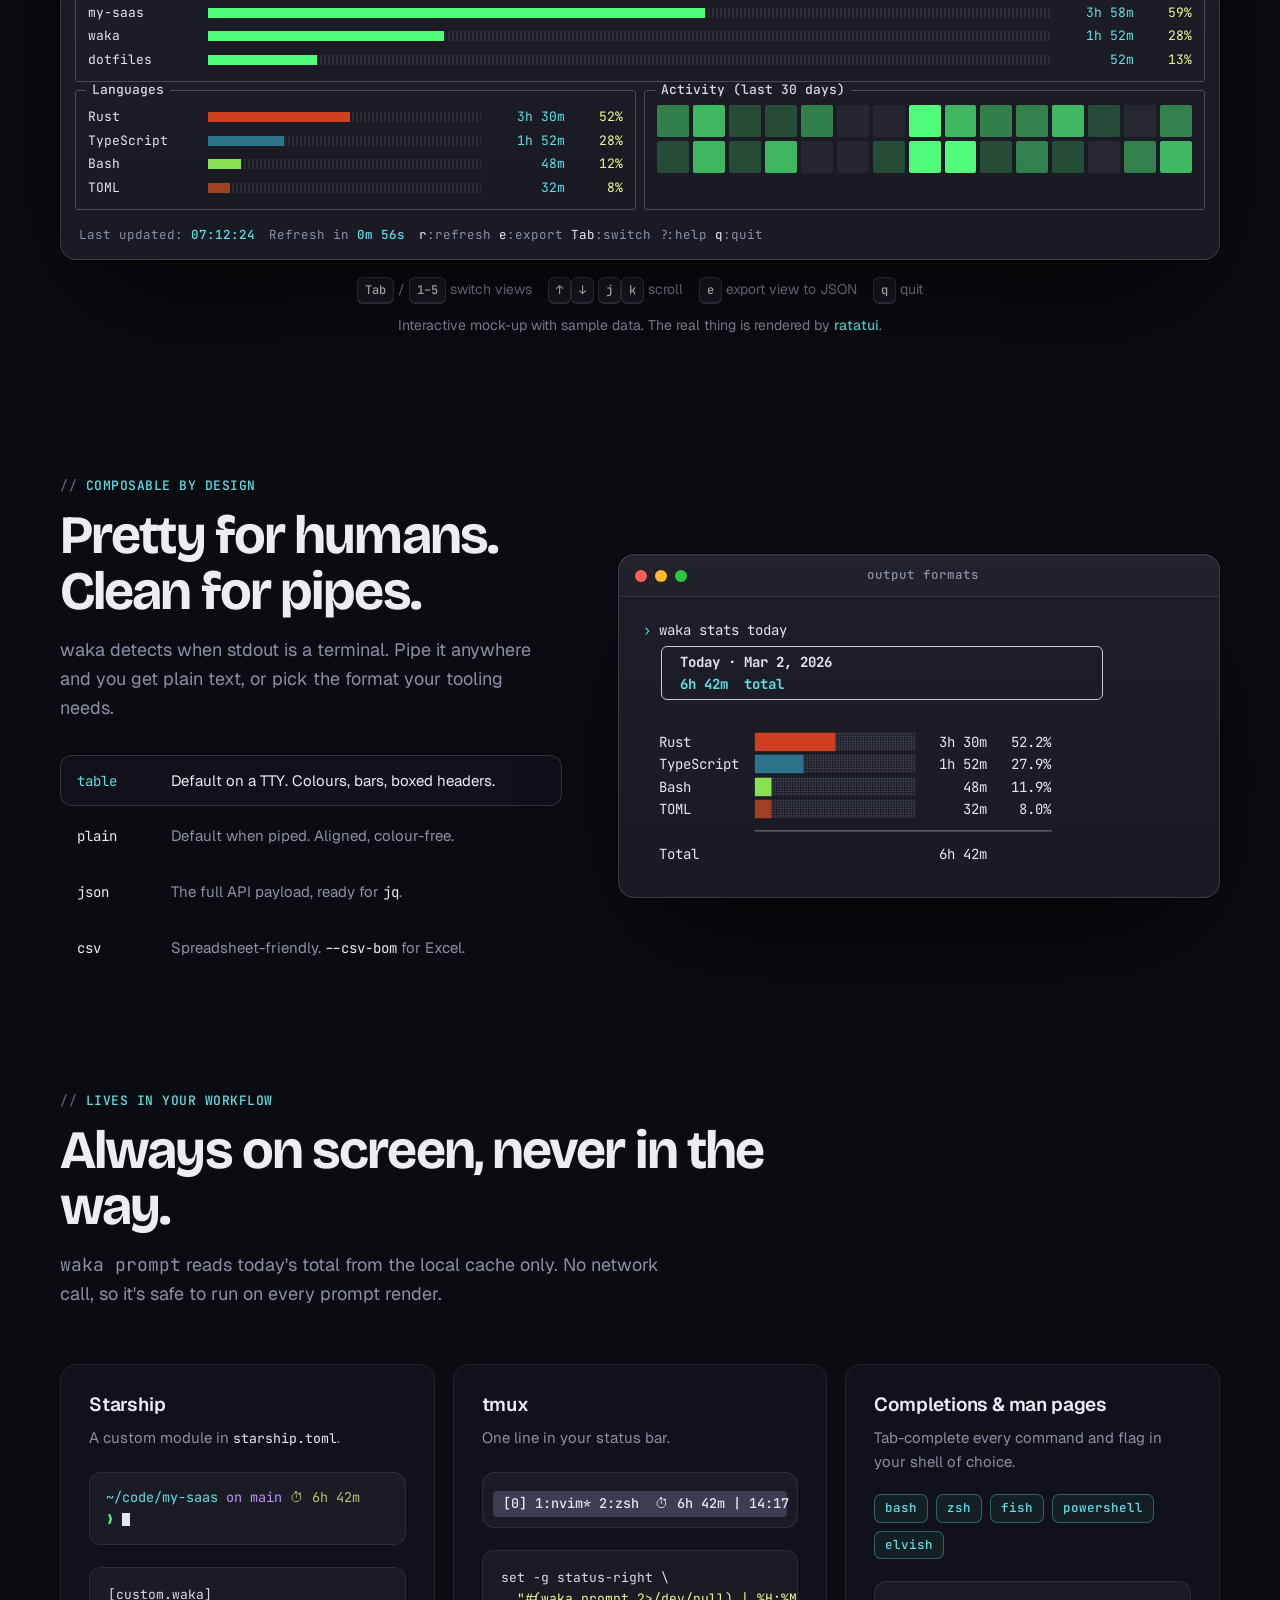
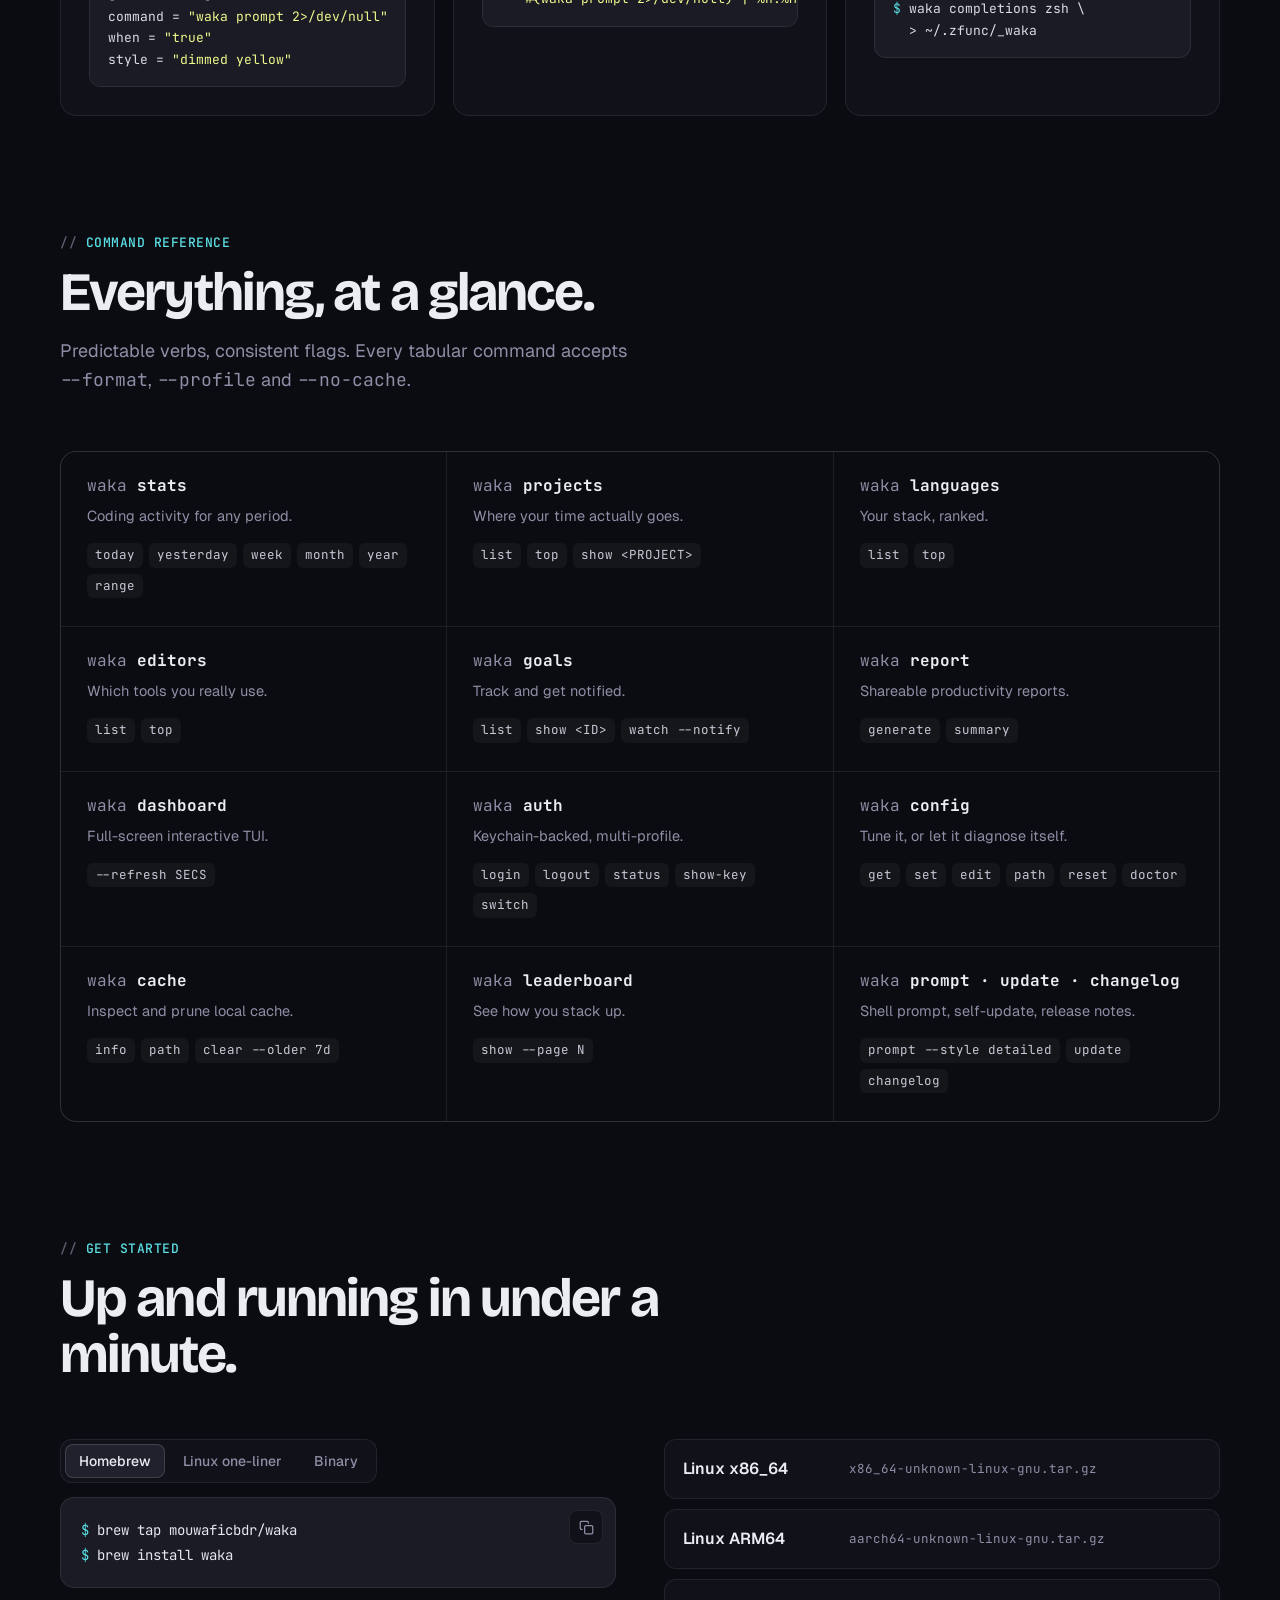
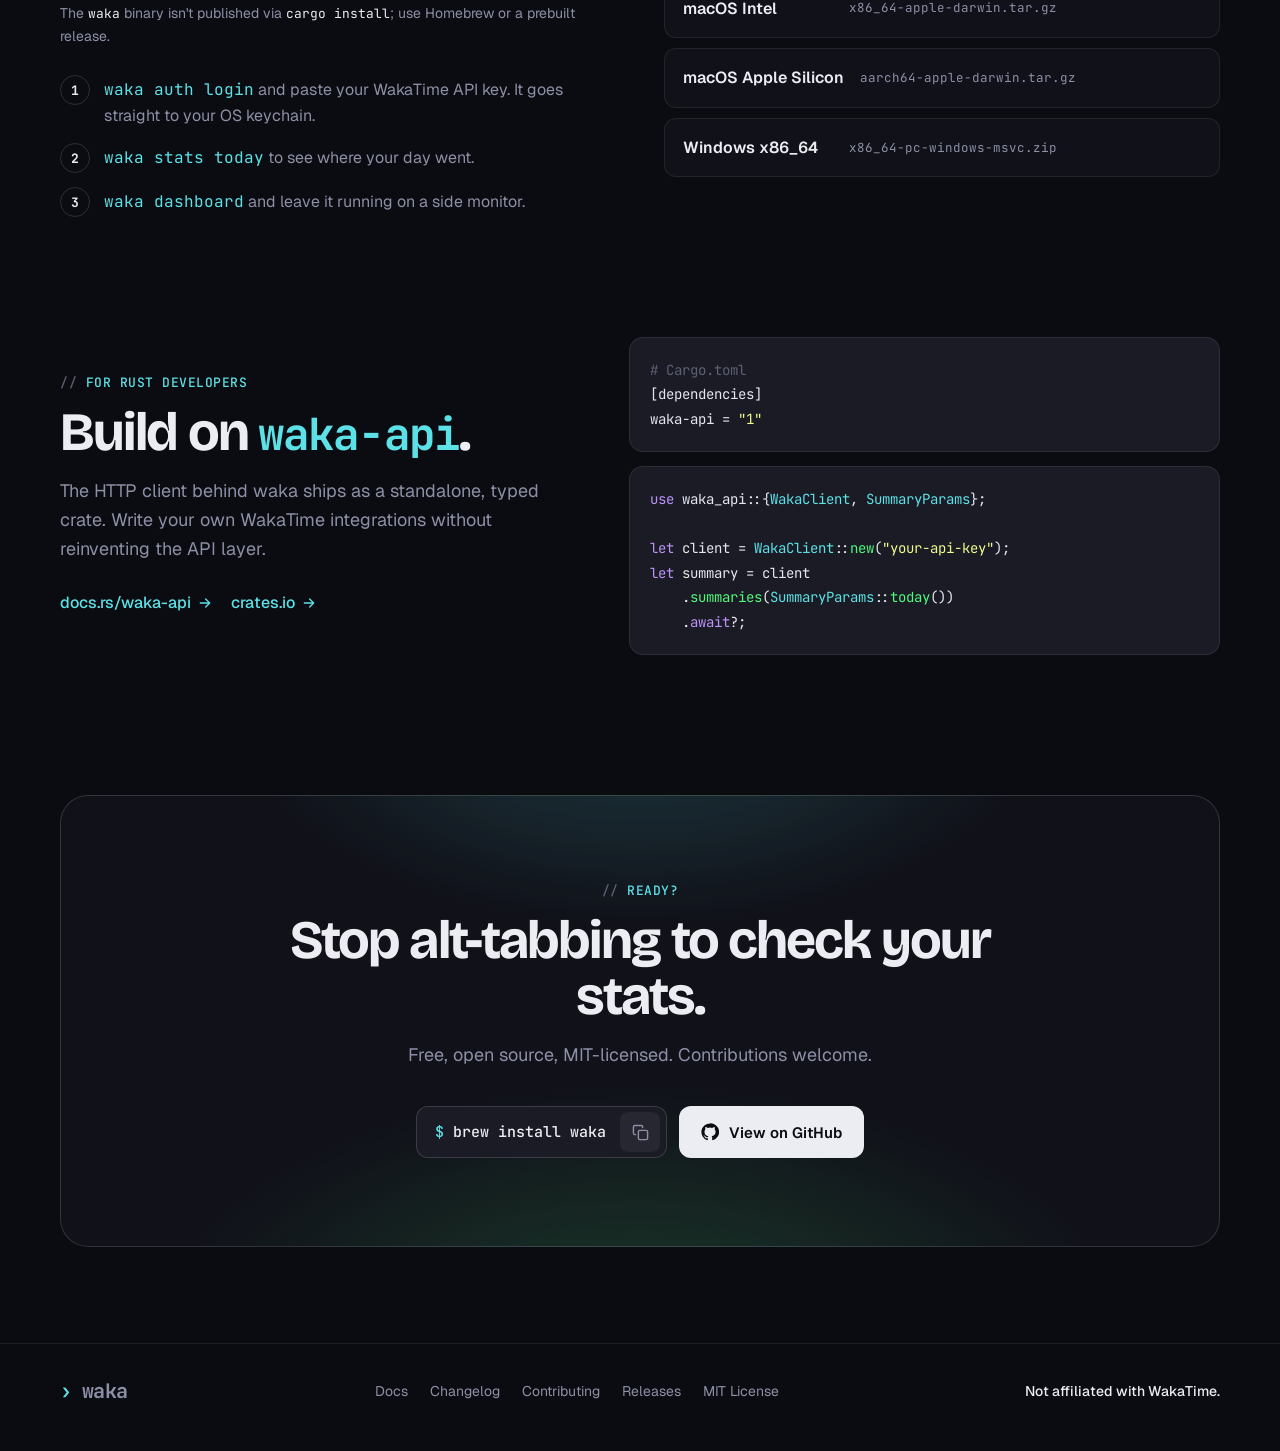
==== commit 718f017d: "Merge 19bb95fa3d8ca55767d27add4caa61beaf3c8b70 into 4402b72de31a6cdca053956f8e6d7205b21237a8" ====
--- a/site/index.html
+++ b/site/index.html
@@ -730,7 +730,7 @@
       <div class="cmd"><h3><span>waka</span> config</h3><p>Tune it, or let it diagnose itself.</p><ul><li>get</li><li>set</li><li>edit</li><li>path</li><li>reset</li><li>doctor</li></ul></div>
       <div class="cmd"><h3><span>waka</span> cache</h3><p>Inspect and prune local cache.</p><ul><li>info</li><li>path</li><li>clear --older 7d</li></ul></div>
       <div class="cmd"><h3><span>waka</span> leaderboard</h3><p>See how you stack up.</p><ul><li>show --page N</li></ul></div>
-      <div class="cmd"><h3><span>waka</span> prompt · update · changelog</h3><p>Shell prompt, self-update, release notes.</p><ul><li>prompt --format detailed</li><li>update</li><li>changelog</li></ul></div>
+      <div class="cmd"><h3><span>waka</span> prompt · update · changelog</h3><p>Shell prompt, self-update, release notes.</p><ul><li>prompt --style detailed</li><li>update</li><li>changelog</li></ul></div>
     </div>
   </div>
 </section>
@@ -886,7 +886,7 @@
     { label: 'stats today', cmd: 'waka stats today', out: () => statsBlock('Today · Mar 2, 2026', '6h 42m', TODAY, true) },
     { label: 'stats week', cmd: 'waka stats week', out: () => statsBlock('Last 7 Days · Feb 23 – Mar 2, 2026', '22h 38m', WEEK, false) },
     { label: 'pipe to jq', cmd: "waka stats today -f json | jq -r '.data[0].grand_total.text'", out: () => ['6 hrs 42 mins'] },
-    { label: 'prompt', cmd: 'waka prompt --format detailed', out: () => ['<span class="c-ye">⏱ 6h 42m | my-saas</span>'] },
+    { label: 'prompt', cmd: 'waka prompt --style detailed', out: () => ['<span class="c-ye">⏱ 6h 42m | my-saas</span>'] },
   ];
 
   /* ── Hero terminal player ── */
